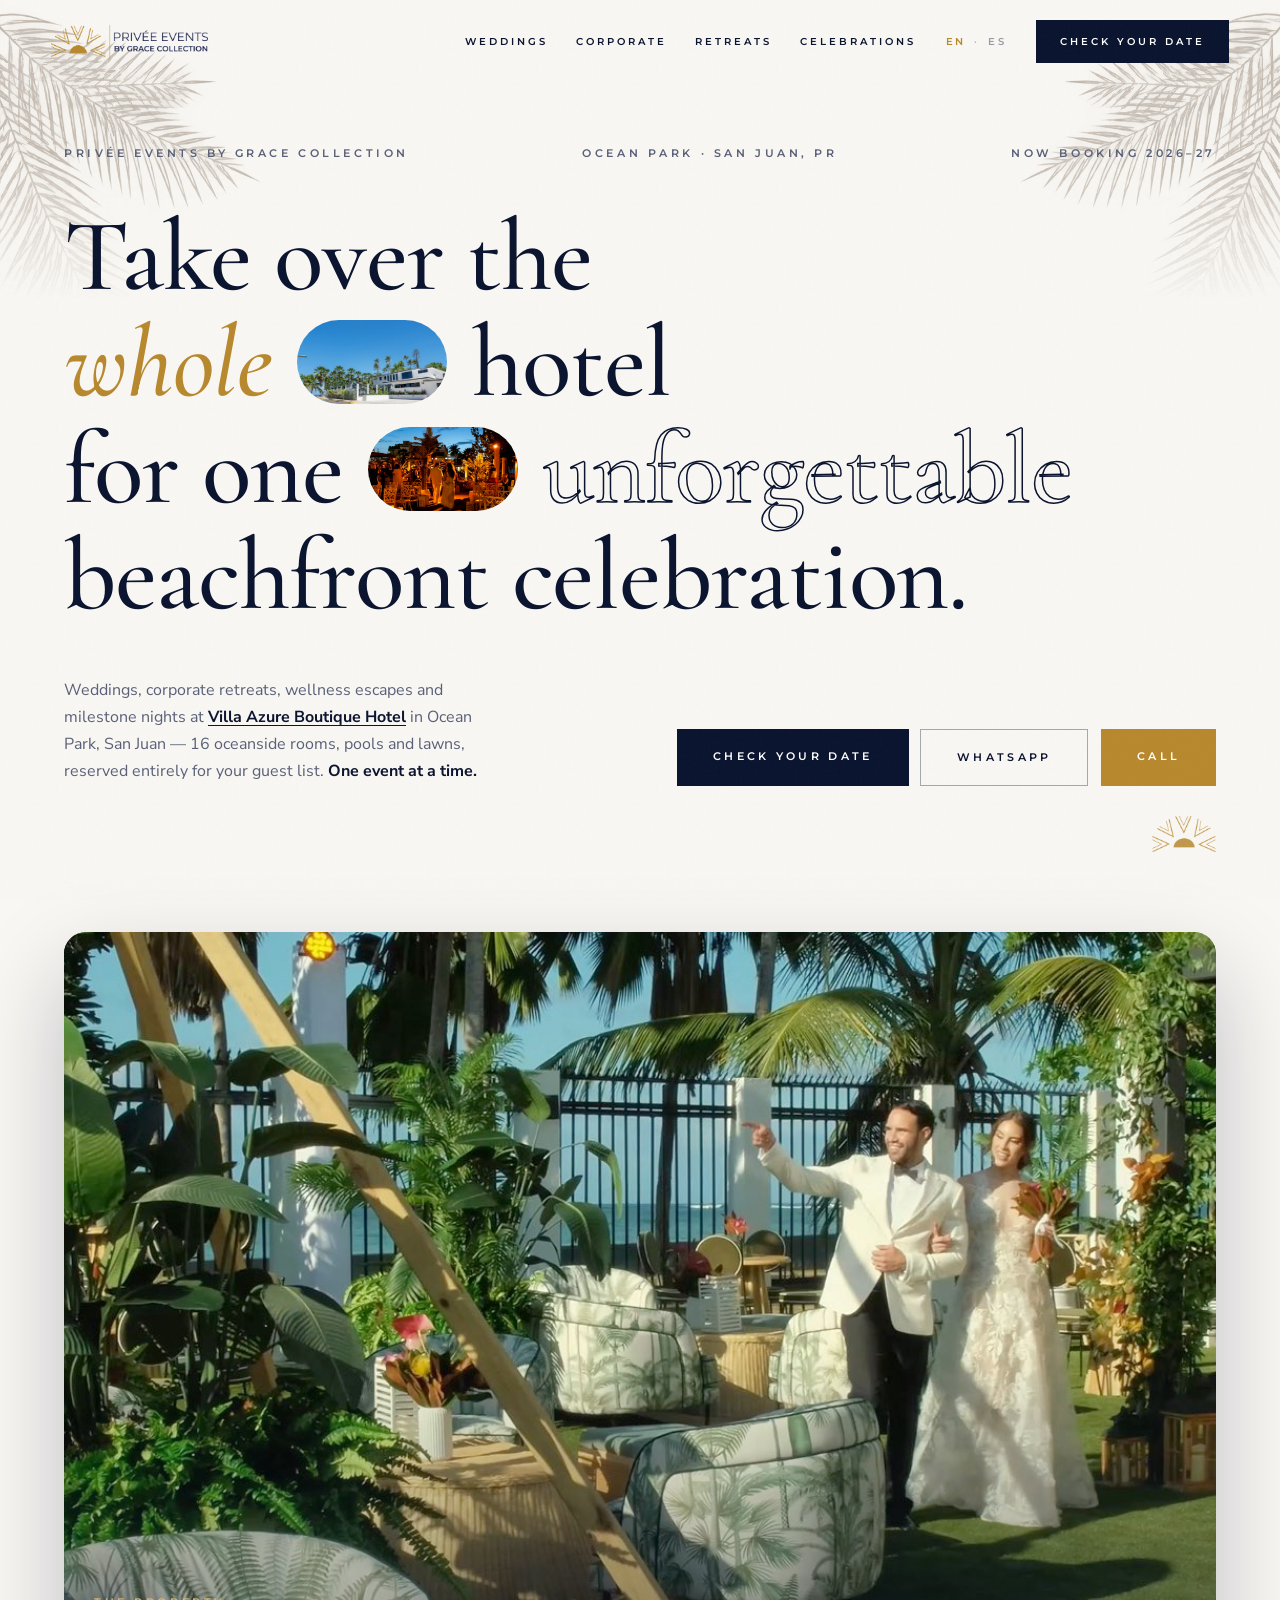
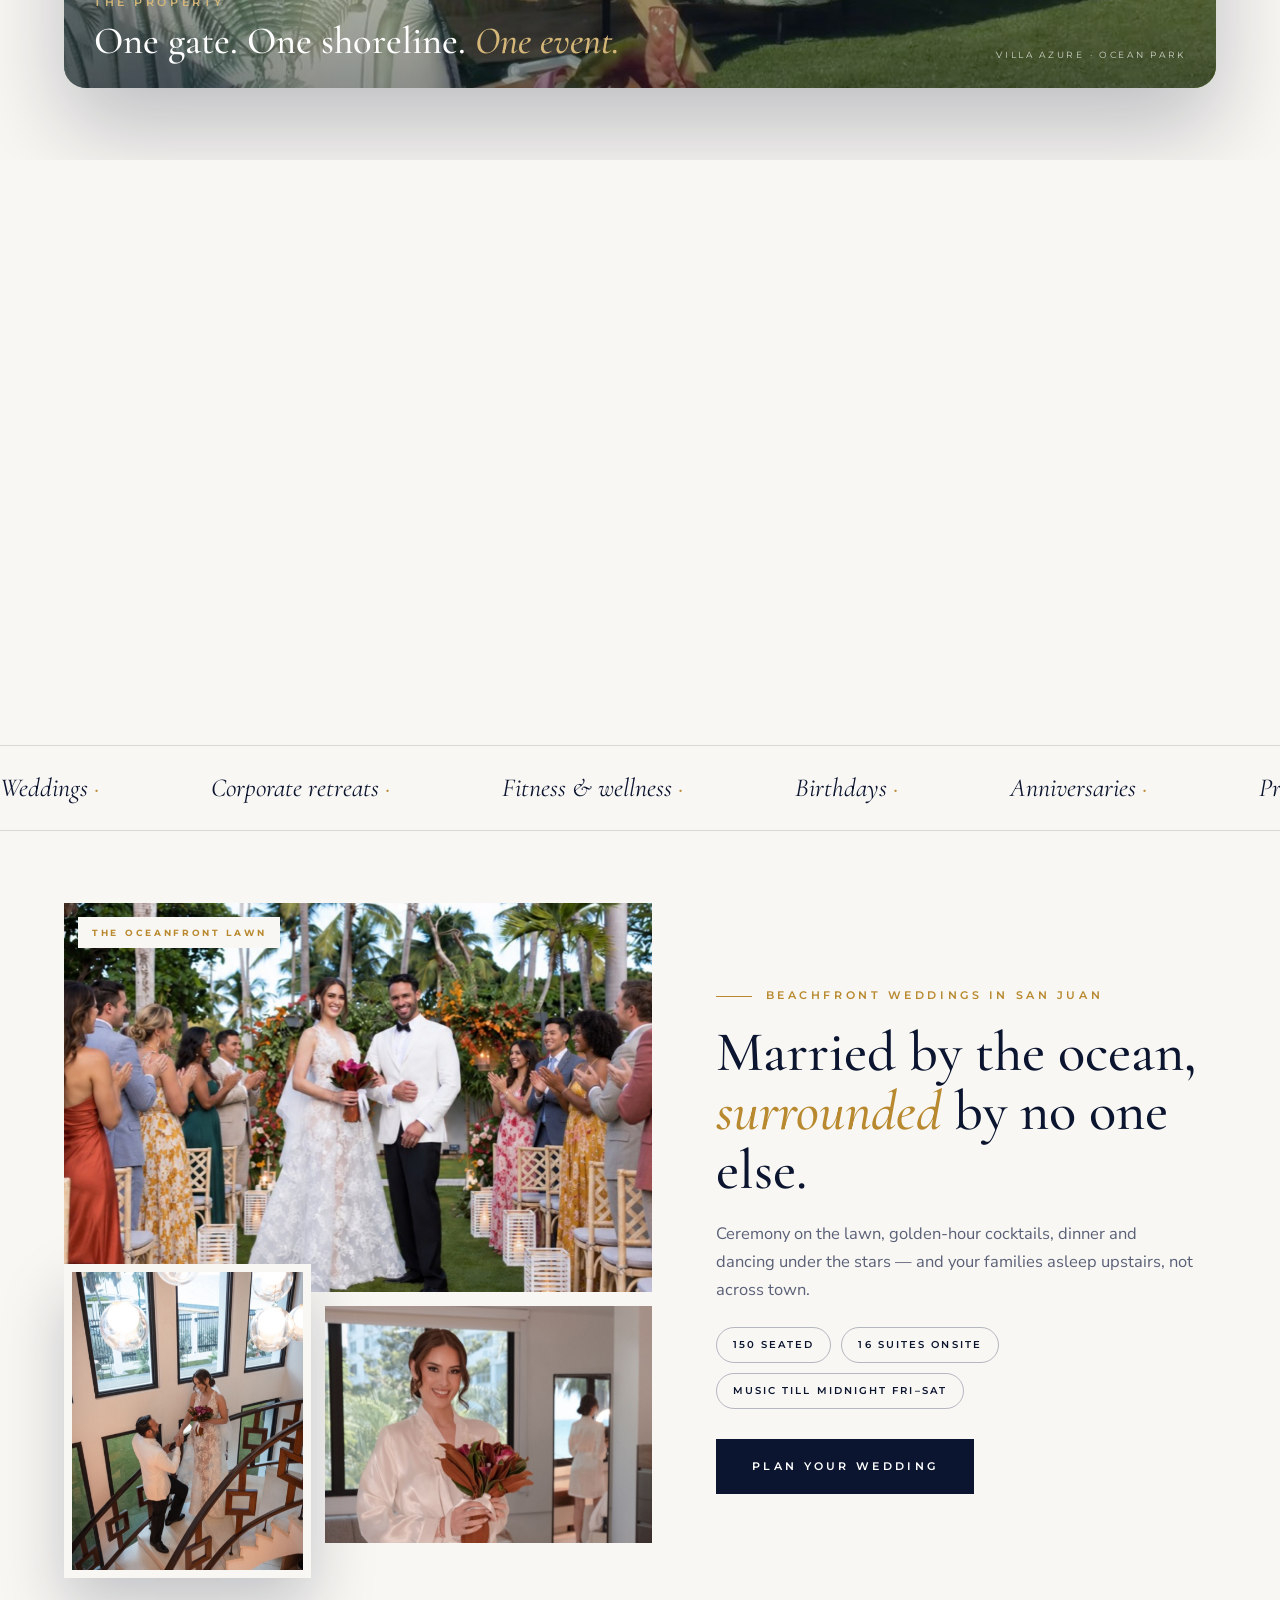
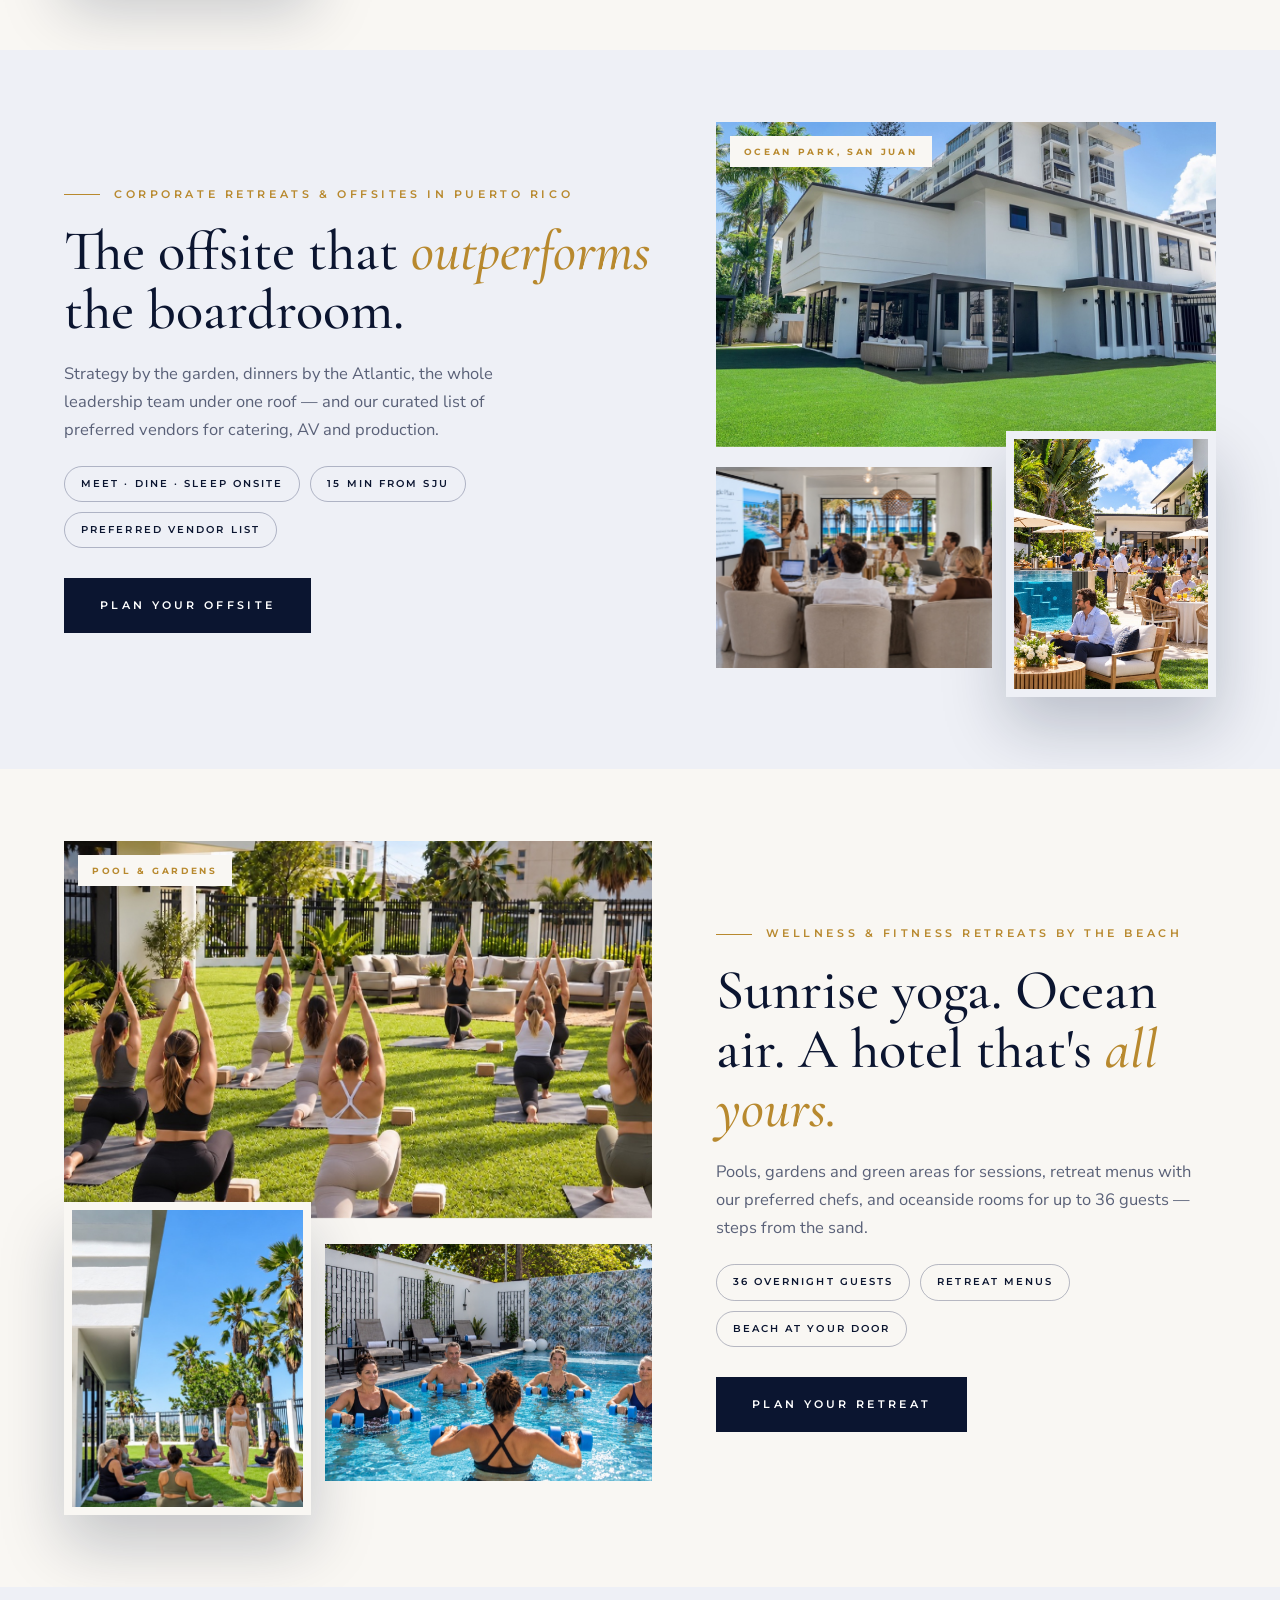
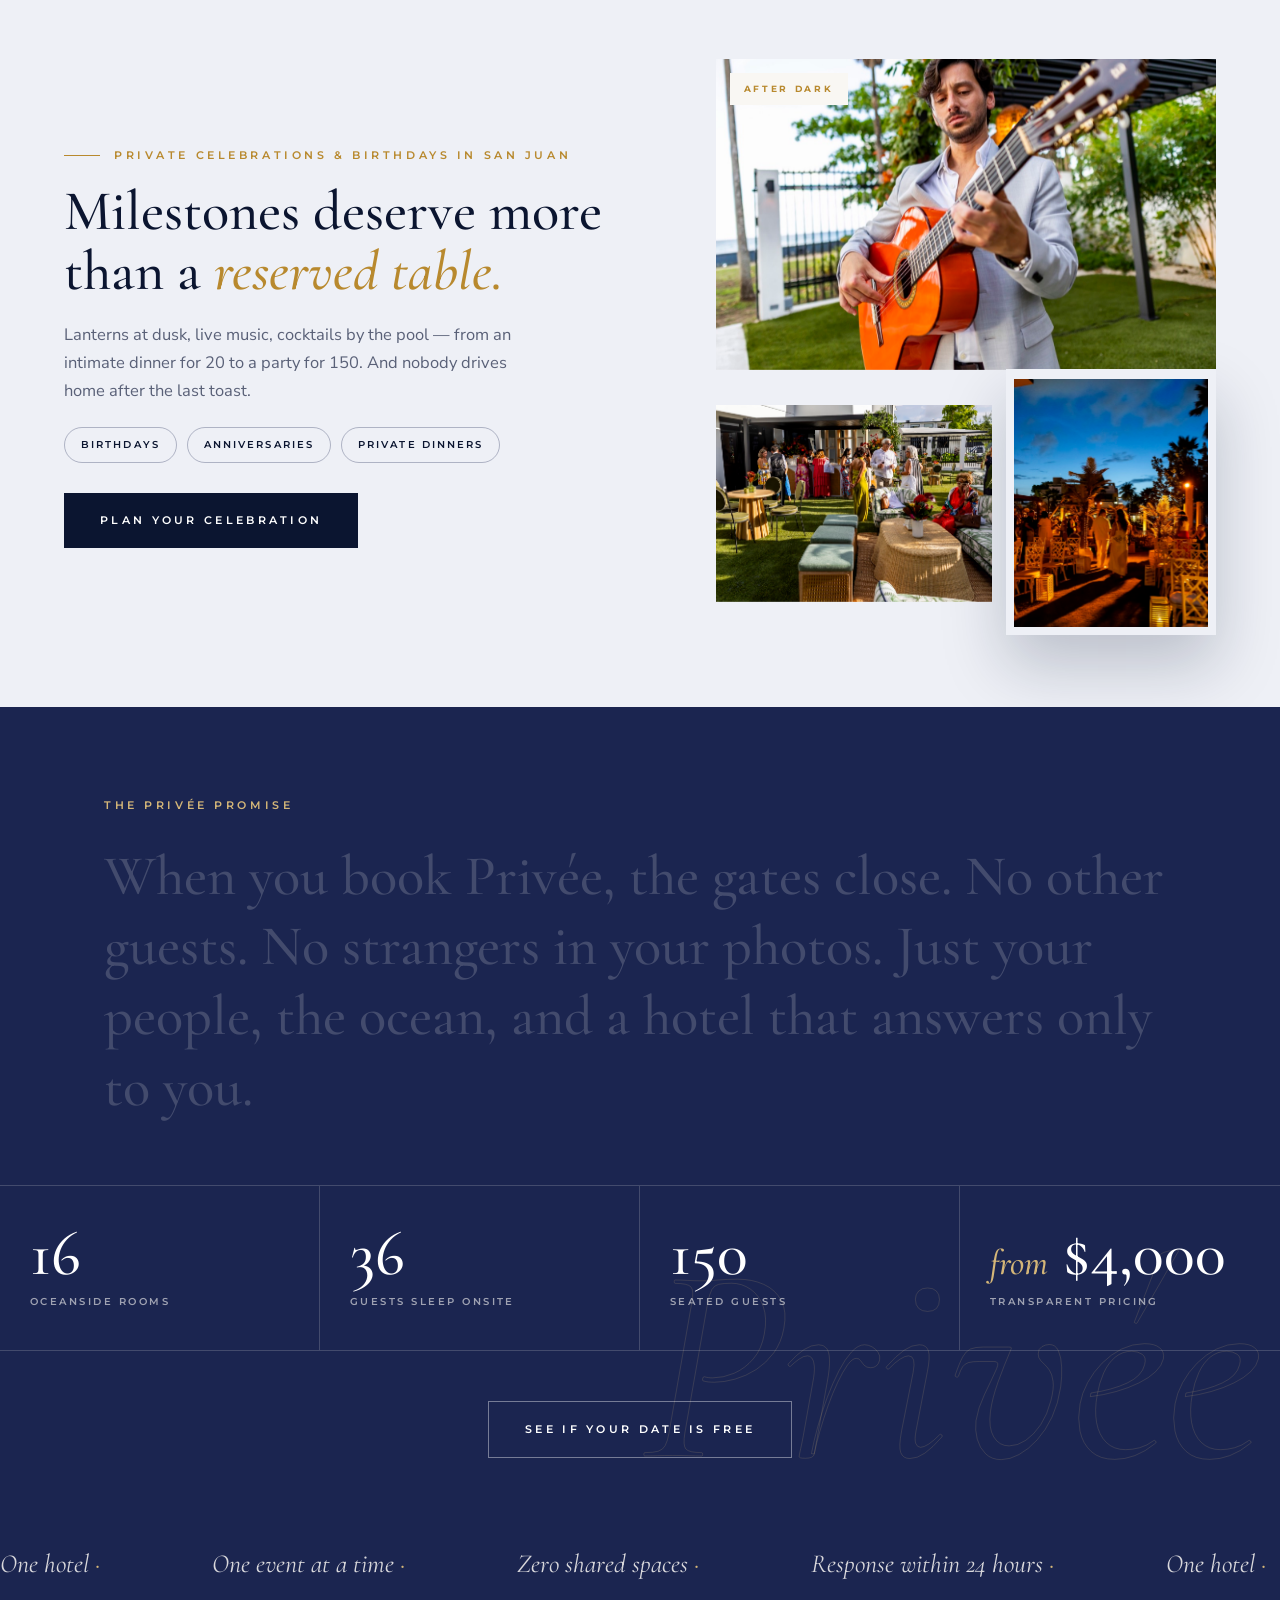
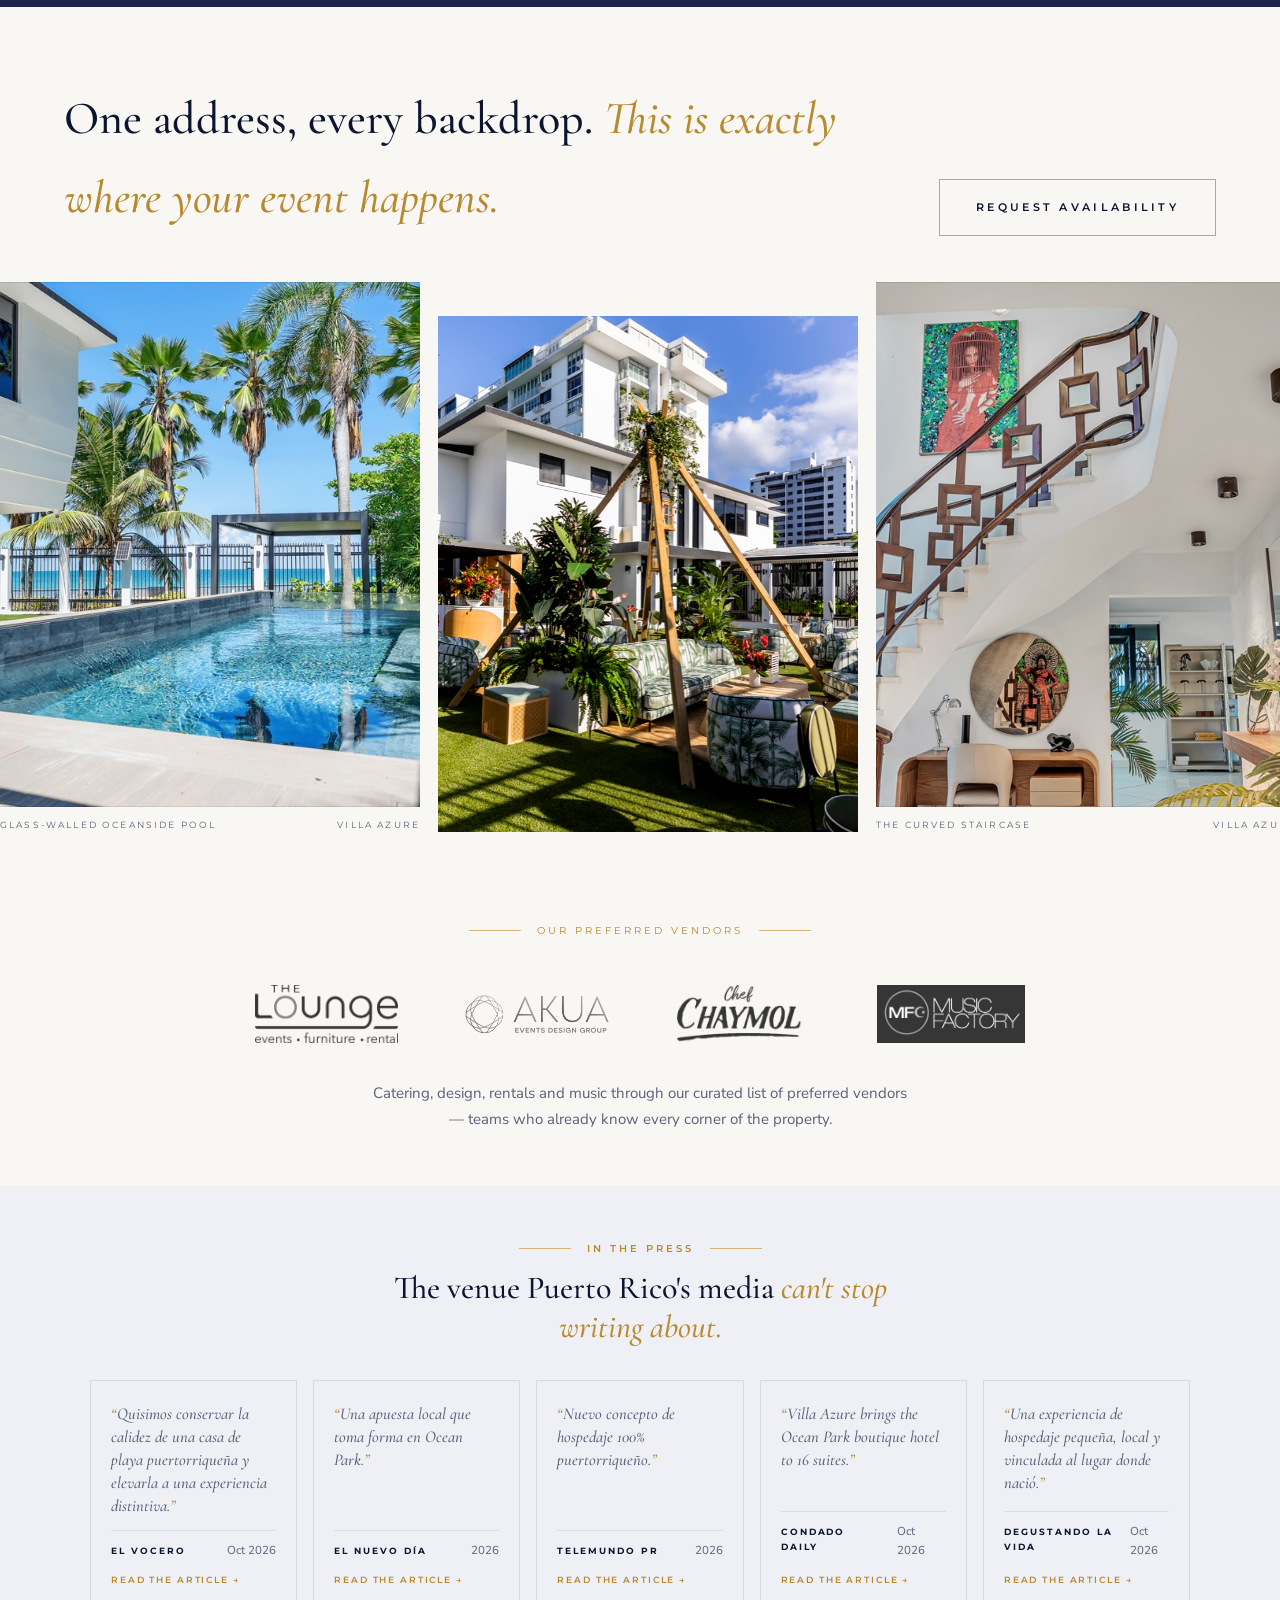
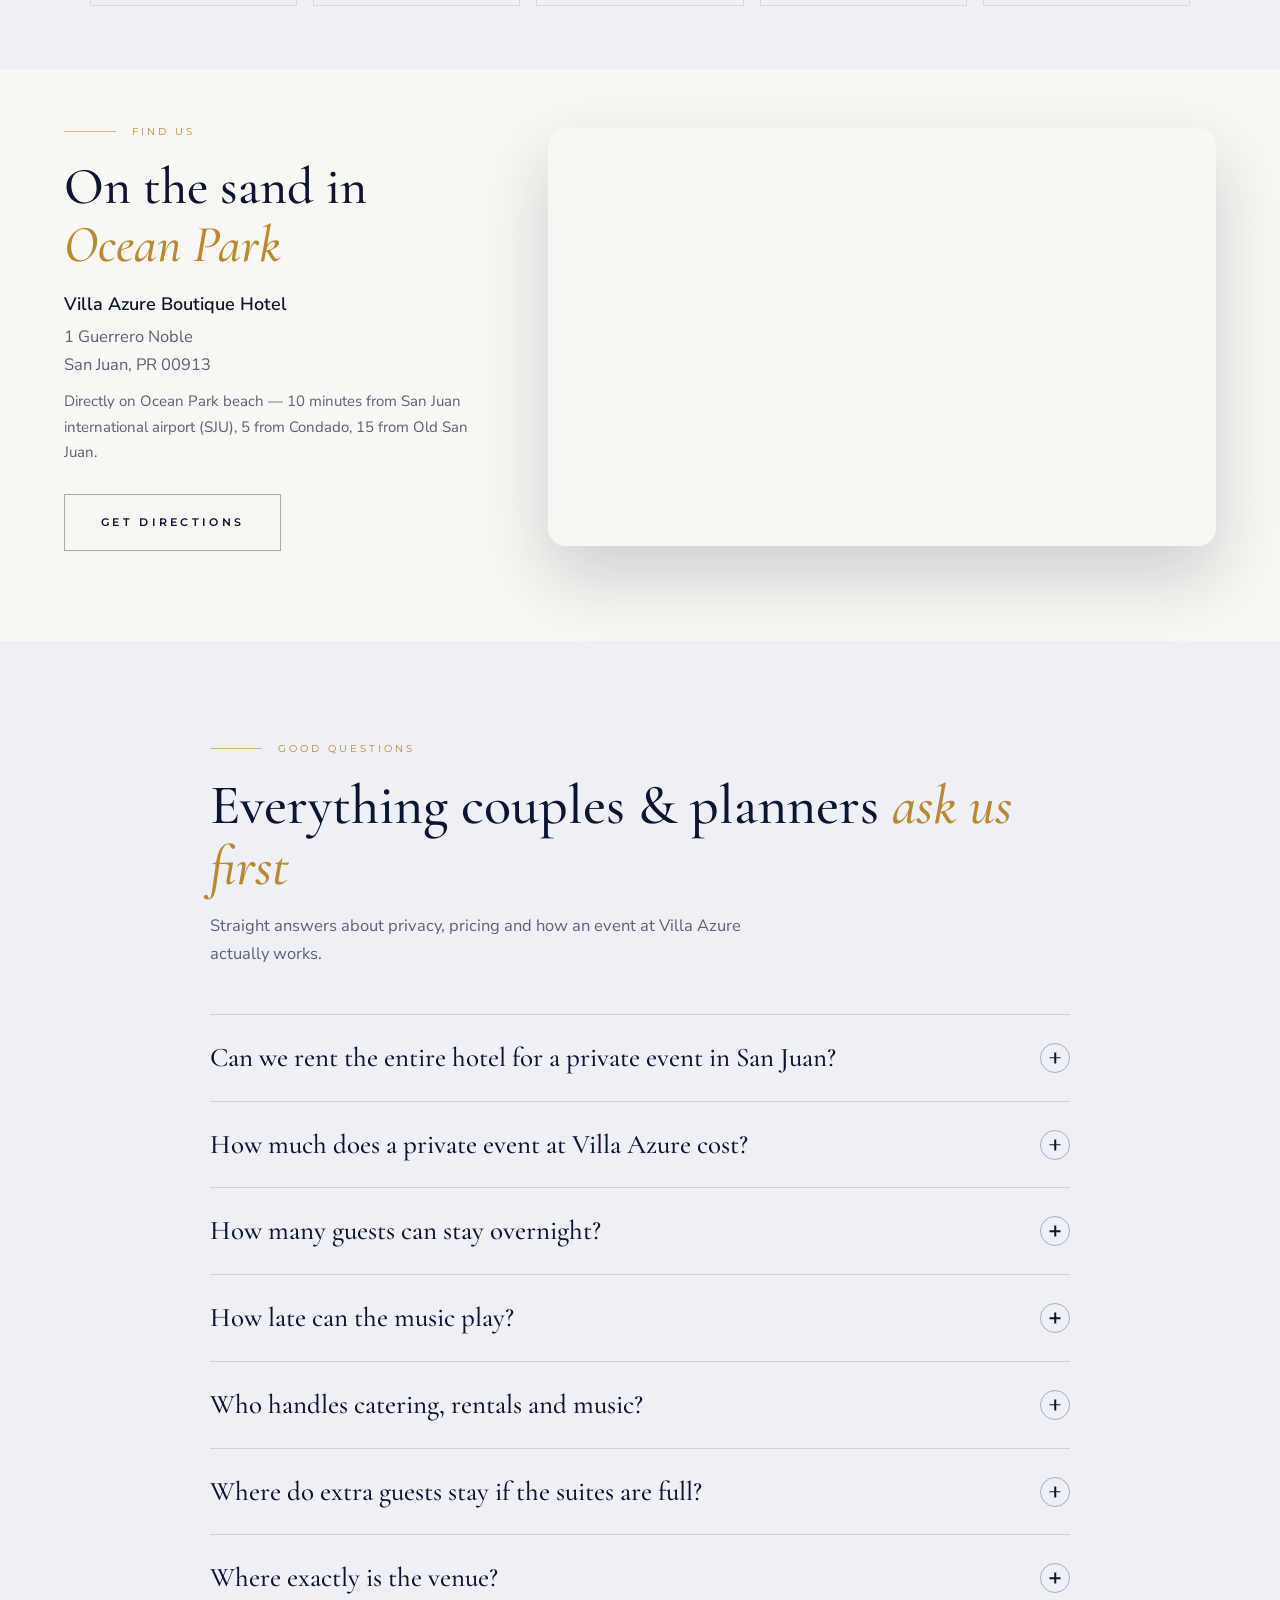
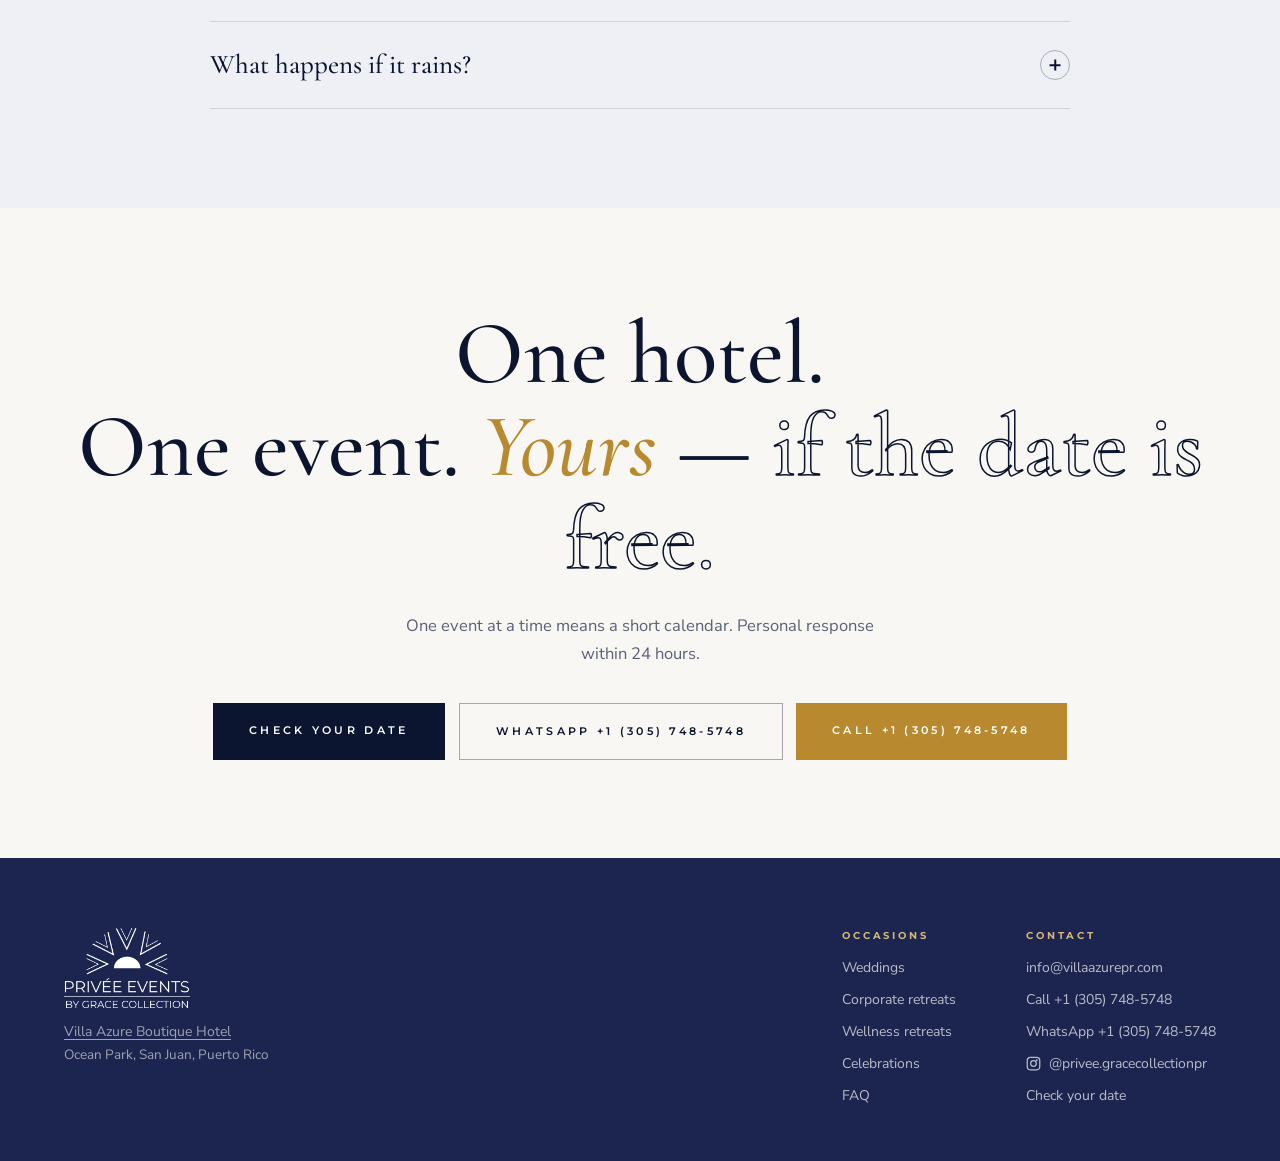
==== index.html @ 91678562 "Sync homepage: artículo de Degustando la Vida en la sección de prensa Co-Authored-By: Claude Opus 4." ====
<!doctype html>
<html lang="en">
<head>
<meta charset="utf-8"><meta name="viewport" content="width=device-width,initial-scale=1">
<title>Beachfront Wedding &amp; Event Venue in San Juan, Puerto Rico | Privée Events by Grace Collection</title>
<meta name="description" content="Take over Villa Azure Boutique Hotel, a 16-room beachfront event venue in Ocean Park, San Juan, Puerto Rico — weddings, retreats and private celebrations. One event at a time.">
<link rel="canonical" href="https://privee.gracecollectionpr.com/">
<meta property="og:type" content="website">
<meta property="og:title" content="Beachfront Wedding &amp; Event Venue in San Juan, Puerto Rico | Privée Events">
<meta property="og:description" content="A 16-room beachfront boutique hotel in Ocean Park, San Juan — reserved entirely for your wedding, retreat or celebration. One event at a time.">
<meta property="og:url" content="https://privee.gracecollectionpr.com/">
<meta property="og:image" content="https://privee.gracecollectionpr.com/img/corp-lawn.jpg">
<meta name="twitter:card" content="summary_large_image">
<script type="application/ld+json">
{
  "@context": "https://schema.org",
  "@type": "EventVenue",
  "name": "Privée Events at Villa Azure Boutique Hotel",
  "description": "Full-property buyout events — beachfront weddings, corporate retreats, wellness retreats and private celebrations at a 16-room boutique hotel in Ocean Park, San Juan, Puerto Rico. One event at a time.",
  "url": "https://privee.gracecollectionpr.com/",
  "telephone": "+1-305-748-5748",
  "email": "info@villaazurepr.com",
  "address": {
    "@type": "PostalAddress",
    "streetAddress": "1 Guerrero Noble",
    "addressLocality": "San Juan",
    "addressRegion": "PR",
    "postalCode": "00913",
    "addressCountry": "US"
  },
  "containedInPlace": {
    "@type": "Hotel",
    "name": "Villa Azure Boutique Hotel",
    "url": "https://villaazurehotelpr.com",
    "numberOfRooms": 16
  },
  "geo": {
    "@type": "GeoCoordinates",
    "latitude": 18.45278,
    "longitude": -66.04365
  },
  "hasMap": "https://www.google.com/maps/search/?api=1&query=Villa+Azure+Boutique+Hotel%2C+1+Guerrero+Noble%2C+San+Juan%2C+PR+00913",
  "sameAs": ["https://www.instagram.com/privee.gracecollectionpr"]
}
</script>
<script type="application/ld+json">
{
  "@context": "https://schema.org",
  "@type": "FAQPage",
  "mainEntity": [
    {"@type":"Question","name":"Can we rent the entire hotel for a private event in San Juan?","acceptedAnswer":{"@type":"Answer","text":"Yes. Most events take over our Paradiso Wing — 9 en-suite rooms on the actual beachfront, with the sand steps from your door. Larger groups can buy out the entire hotel: all 16 en-suite designer suites, so the gates close and no other guests share the property. Either way, it is one event at a time."}},
    {"@type":"Question","name":"How much does a private event at Villa Azure cost?","acceptedAnswer":{"@type":"Answer","text":"Private events start at $4,000, in addition to lodging. Weekend celebrations (Friday–Sunday) require a buyout of at least our 9-room beachfront Paradiso Wing with a 3-night minimum stay — and a full buyout of all 16 suites, when available, is always a possibility. Your final quote depends on the date, group size and format — check your date and we will send real numbers, not ranges."}},
    {"@type":"Question","name":"How many guests can stay overnight?","acceptedAnswer":{"@type":"Answer","text":"Up to 36 overnight guests across 16 en-suite designer suites. For the celebration itself, your guest list can go beyond the overnight group — tell us your numbers and we will confirm what works for your format."}},
    {"@type":"Question","name":"How late can the music play?","acceptedAnswer":{"@type":"Answer","text":"Until midnight on Friday and Saturday, and until 10 PM on other nights. Ocean Park is a beachfront residential neighborhood, and keeping it gracious with our neighbors is part of what keeps this venue possible."}},
    {"@type":"Question","name":"Who handles catering, rentals and music?","acceptedAnswer":{"@type":"Answer","text":"You will work from our curated list of preferred vendors — caterers, event design, rentals and music teams who already know every corner of the property, including The Lounge, AKUA Events Design Group, Chef Chaymol and Music Factory. An event planner is ideal, and we also have a curated list of trusted planners who can assist you from the first call to the last dance."}},
    {"@type":"Question","name":"Where do extra guests stay if the suites are full?","acceptedAnswer":{"@type":"Answer","text":"We arrange overflow lodging for you — at nearby Condado hotels just minutes away, and through our access to nearby vacation properties that serve beautifully as well. Your whole guest list sleeps comfortably and the celebration stays at Villa Azure."}},
    {"@type":"Question","name":"Where exactly is the venue?","acceptedAnswer":{"@type":"Answer","text":"At 1 Guerrero Noble, San Juan, PR 00913 — in Ocean Park, directly on one of the city's most beautiful beaches, minutes from Condado and from San Juan international airport (SJU). Airport transfers are easily arranged through our concierge."}},
    {"@type":"Question","name":"What happens if it rains?","acceptedAnswer":{"@type":"Answer","text":"Every event carries a rain plan coordinated with your planner, using the property's covered and indoor spaces — so the day moves forward beautifully either way."}}
  ]
}
</script>
<link rel="preconnect" href="https://fonts.googleapis.com"><link rel="preconnect" href="https://fonts.gstatic.com" crossorigin><link href="https://fonts.googleapis.com/css2?family=Cormorant+Garamond:ital,wght@0,400;0,500;0,600;1,400;1,500;1,600&family=Montserrat:wght@400;500;600;700&family=Nunito+Sans:ital,wght@0,300;0,400;0,600;0,700;1,300;1,400&display=swap" rel="stylesheet">
<style>
:root{--ink:#0B1530;--navy:#1B2550;--bronze:#B8892E;--champ:#D4B678;--paper:#F9F7F3;--paper2:#EEF0F6;--muted:#5A6178;--ease:cubic-bezier(.2,.8,.2,1)}
*{margin:0;padding:0;box-sizing:border-box}
html{scroll-behavior:smooth}
body{font-family:'Nunito Sans',sans-serif;background:var(--paper);color:var(--ink);line-height:1.7;font-size:16.5px;overflow-x:hidden}
img{display:block;max-width:100%}
a{color:inherit}
::selection{background:var(--champ);color:var(--ink)}
.caps{font-family:'Montserrat',sans-serif;text-transform:uppercase;letter-spacing:.34em;font-size:10.5px;font-weight:600}
.btn{display:inline-block;font-family:'Montserrat',sans-serif;text-transform:uppercase;letter-spacing:.3em;font-size:11px;font-weight:600;text-decoration:none;padding:18px 36px;transition:transform .35s var(--ease),background .35s,color .35s,border-color .35s;will-change:transform}
.btn:hover{transform:translateY(-3px)}
.btn-gold{background:var(--ink);color:#fff}
.btn-gold:hover{background:var(--bronze)}
.btn-call{background:var(--bronze);color:#fff}
.btn-call:hover{background:var(--champ);color:var(--ink)}
.btn-line{border:1px solid rgba(11,21,48,.35);color:var(--ink)}
.btn-line:hover{background:var(--ink);color:#fff;border-color:var(--ink)}
.btn-ghost{border:1px solid rgba(255,255,255,.4);color:#fff}
.btn-ghost:hover{background:#fff;color:var(--ink)}

/* grain */
body::before{content:"";position:fixed;inset:0;z-index:99;pointer-events:none;opacity:.05;background-image:url("data:image/svg+xml,%3Csvg xmlns='http://www.w3.org/2000/svg' width='120' height='120'%3E%3Cfilter id='n'%3E%3CfeTurbulence baseFrequency='.85' numOctaves='2'/%3E%3C/filter%3E%3Crect width='120' height='120' filter='url(%23n)' opacity='.6'/%3E%3C/svg%3E")}

/* scroll progress */
#prog{position:fixed;top:0;left:0;height:3px;width:0;background:linear-gradient(90deg,var(--navy),var(--bronze));z-index:60}

/* header */
header{position:fixed;inset:0 0 auto 0;z-index:50;display:flex;align-items:center;justify-content:space-between;padding:20px 4vw;transition:background .4s,box-shadow .4s}
header.solid{background:rgba(249,247,243,.95);box-shadow:0 1px 0 rgba(11,21,48,.08);backdrop-filter:blur(6px)}
header .logo img{height:34px}
header .right{display:flex;align-items:center;gap:28px}
header .right a{text-decoration:none;font-family:'Montserrat',sans-serif;font-size:10px;letter-spacing:.3em;text-transform:uppercase;font-weight:600}
header .right a.cta{background:var(--ink);color:#fff;padding:13px 24px;transition:background .3s}
header .right a.cta:hover{background:var(--bronze)}
header .lang{display:flex;align-items:center;gap:7px;font-family:'Montserrat',sans-serif;font-size:10px;letter-spacing:.22em;font-weight:600}
header .lang button{background:none;border:0;cursor:pointer;padding:4px 2px;color:inherit;font:inherit;letter-spacing:inherit;opacity:.4;transition:opacity .25s,color .25s}
header .lang button.active{opacity:1;color:var(--bronze)}
header .lang>span{opacity:.3}
#totop{position:fixed;right:22px;bottom:22px;z-index:40;width:46px;height:46px;border-radius:50%;border:1px solid rgba(11,21,48,.14);background:rgba(249,247,243,.92);backdrop-filter:blur(6px);color:var(--ink);cursor:pointer;display:flex;align-items:center;justify-content:center;box-shadow:0 6px 24px rgba(11,21,48,.14);opacity:0;visibility:hidden;transform:translateY(12px);transition:opacity .35s,transform .35s,visibility .35s,background .3s,color .3s}
#totop.show{opacity:1;visibility:visible;transform:none}
#totop:hover{background:var(--bronze);color:#fff;border-color:var(--bronze)}
#totop svg{display:block}
@media(max-width:760px){#totop{right:16px;bottom:16px;width:42px;height:42px}}
.burger{display:none;background:none;border:0;cursor:pointer;padding:10px 2px;flex-direction:column;gap:5px;z-index:61}
.burger span{display:block;width:22px;height:1.5px;background:var(--ink);transition:transform .35s var(--ease),opacity .3s}
.burger.open span:nth-child(1){transform:translateY(6.5px) rotate(45deg)}
.burger.open span:nth-child(2){opacity:0}
.burger.open span:nth-child(3){transform:translateY(-6.5px) rotate(-45deg)}
@media(max-width:1000px){.burger{display:flex}}
#mnav{position:fixed;inset:0;z-index:60;background:var(--paper);display:flex;flex-direction:column;justify-content:center;padding:90px 8vw 40px;opacity:0;visibility:hidden;transition:opacity .4s var(--ease),visibility .4s}
#mnav.open{opacity:1;visibility:visible}
#mnav .mclose{position:absolute;top:18px;right:5vw;background:none;border:0;cursor:pointer;font-family:'Montserrat',sans-serif;font-size:10px;letter-spacing:.3em;text-transform:uppercase;font-weight:600;color:var(--ink);padding:12px}
#mnav nav{display:flex;flex-direction:column;gap:4px}
#mnav nav a{font-family:'Cormorant Garamond',serif;font-size:clamp(34px,8.5vw,52px);font-weight:500;color:var(--ink);text-decoration:none;padding:7px 0;border-bottom:1px solid rgba(11,21,48,.07);display:flex;justify-content:space-between;align-items:center;opacity:0;transform:translateY(14px);transition:opacity .5s var(--ease),transform .5s var(--ease)}
#mnav nav a::after{content:"→";font-size:.5em;color:var(--bronze)}
#mnav.open nav a{opacity:1;transform:none}
#mnav.open nav a:nth-child(1){transition-delay:.06s}#mnav.open nav a:nth-child(2){transition-delay:.11s}#mnav.open nav a:nth-child(3){transition-delay:.16s}#mnav.open nav a:nth-child(4){transition-delay:.21s}#mnav.open nav a:nth-child(5){transition-delay:.26s}#mnav.open nav a:nth-child(6){transition-delay:.31s}
#mnav .mfoot{margin-top:34px;display:flex;flex-direction:column;gap:12px;opacity:0;transition:opacity .5s var(--ease) .36s}
#mnav.open .mfoot{opacity:1}
#mnav .mfoot .btn{text-align:center}
.press{background:var(--paper2);padding:min(6vh,56px) 5vw min(7vh,64px)}
.press .phead{max-width:560px;margin:0 auto 34px;text-align:center}
.press .pkick{display:flex;align-items:center;justify-content:center;gap:16px;font-family:'Montserrat',sans-serif;font-size:10px;letter-spacing:.3em;text-transform:uppercase;color:var(--bronze);font-weight:600}
.press .pkick::before,.press .pkick::after{content:"";width:52px;height:1px;background:var(--champ)}
.press h2{font-family:'Cormorant Garamond',serif;font-size:clamp(24px,2.6vw,32px);font-weight:500;line-height:1.2;margin-top:12px}
.press h2 em{color:var(--bronze)}
.press .pgrid{display:grid;grid-template-columns:repeat(auto-fit,minmax(180px,1fr));gap:16px;max-width:1100px;margin:0 auto}
.press .card{background:transparent;border:1px solid rgba(11,21,48,.1);padding:22px 20px 18px;display:flex;flex-direction:column;gap:12px;text-decoration:none;color:var(--ink);transition:border-color .35s,background .35s}
.press .card:hover{border-color:var(--champ);background:rgba(255,255,255,.55)}
.press .card .q{font-family:'Cormorant Garamond',serif;font-size:16.5px;line-height:1.4;font-weight:500;font-style:italic;flex:1;color:var(--muted)}
.press .card .q::before{content:"“";color:var(--bronze)}
.press .card .q::after{content:"”";color:var(--bronze)}
.press .card .src{border-top:1px solid rgba(11,21,48,.08);padding-top:10px;display:flex;justify-content:space-between;align-items:baseline;gap:10px}
.press .card .src .o{font-family:'Montserrat',sans-serif;font-size:9px;letter-spacing:.22em;text-transform:uppercase;font-weight:700}
.press .card .src .d{font-size:11.5px;color:var(--muted)}
.press .card .read{font-family:'Montserrat',sans-serif;font-size:8.5px;letter-spacing:.22em;text-transform:uppercase;font-weight:600;color:var(--bronze)}
@media(max-width:760px){.press{padding:6vh 6vw 6vh}.press .pgrid{gap:12px}.press .card{padding:18px 18px 15px}}
@media(max-width:1000px){header .right a:not(.cta){display:none}}
@media(max-width:760px){
  header{padding:14px 4vw}
  header .logo img{height:26px}
  header .right{gap:12px}
  header .right a:not(.cta){display:none}
  header .lang{font-size:9px;letter-spacing:.1em;gap:5px}
  header .right a.cta{padding:11px 14px;font-size:9px;letter-spacing:.18em}
}

/* palms framing the hero — signature of the live site */
.palms{position:absolute;top:0;width:clamp(200px,21vw,320px);pointer-events:none;z-index:0;mix-blend-mode:multiply;opacity:.7;-webkit-mask-image:linear-gradient(to bottom,black 38%,transparent 74%);mask-image:linear-gradient(to bottom,black 38%,transparent 74%)}
.palms.l{left:0}
.palms.r{right:0}
.palms img{width:100%;height:auto;transform-origin:top center;animation:sway 9s ease-in-out infinite alternate}
.palms.r img{animation-delay:-4.5s}
@keyframes sway{from{transform:rotate(-1.2deg)}to{transform:rotate(1.4deg)}}
@media(max-width:760px){.palms{width:38vw;opacity:.5}}

/* rotating sun emblem */
.sunspin{position:absolute;bottom:8px;right:5vw;width:64px;opacity:.85;z-index:1;pointer-events:none}
@media(max-width:760px){.sunspin{width:44px;bottom:6px;right:6vw}}

/* hero — kinetic type, staggered entrance */
.hero{min-height:min(100svh,860px);display:flex;flex-direction:column;justify-content:center;padding:130px 5vw 60px;position:relative}
.hero>:not(.palms):not(.sunspin){position:relative;z-index:1}
.hero .meta{display:flex;justify-content:space-between;flex-wrap:wrap;gap:10px;margin-bottom:min(5vh,40px);color:var(--muted);opacity:0;animation:fadeUp 1s var(--ease) .1s forwards}
.hero h1{font-family:'Cormorant Garamond',serif;font-weight:500;font-size:clamp(40px,8vw,118px);line-height:1.04;letter-spacing:-.01em}
.hero h1 .row{display:flex;align-items:center;gap:.25em;flex-wrap:wrap;opacity:0;transform:translateY(40px);animation:fadeUp 1s var(--ease) forwards}
.hero h1 .row:nth-child(1){animation-delay:.25s}
.hero h1 .row:nth-child(2){animation-delay:.4s}
.hero h1 .row:nth-child(3){animation-delay:.55s}
.hero h1 .row:nth-child(4){animation-delay:.7s}
.hero h1 em{font-style:italic;color:var(--bronze)}
.hero h1 .out{-webkit-text-stroke:1.5px var(--ink);color:transparent}
.hero .chip{display:inline-block;height:.82em;aspect-ratio:16/9;overflow:hidden;border-radius:100px;transition:aspect-ratio .7s var(--ease)}
.hero .chip img{width:100%;height:100%;object-fit:cover;animation:kenburns 14s ease-in-out infinite alternate}
.hero .chip:hover{aspect-ratio:21/9}
@keyframes kenburns{from{transform:scale(1)}to{transform:scale(1.18)}}
@keyframes fadeUp{to{opacity:1;transform:none}}
.hero .foot{display:flex;justify-content:space-between;align-items:flex-end;gap:30px;margin-top:min(6vh,48px);flex-wrap:wrap;opacity:0;animation:fadeUp 1s var(--ease) .9s forwards}
.hero .foot p{max-width:420px;color:var(--muted);font-size:16px}
.hero .foot p b{color:var(--ink)}
.hero .ctas{display:flex;gap:12px;flex-wrap:wrap}
@media(max-width:760px){
  .hero{min-height:0;padding:110px 6vw 56px}
  .hero .meta span:nth-child(2){display:none}
  .hero .ctas{width:100%}
  .hero .ctas .btn{flex:1;text-align:center;padding:16px 10px}
}

/* expanding cinema — hero video that grows to full bleed on scroll */
.cinema{height:165vh;position:relative}
.cinema .stick{position:sticky;top:0;height:100svh;display:grid;place-items:center;overflow:hidden}
.vwrap{position:relative;width:90vw;height:84svh;border-radius:22px;overflow:hidden;box-shadow:0 40px 90px rgba(11,21,48,.25);will-change:width,height,border-radius}
.vwrap video,.vwrap img.vposter{position:absolute;inset:0;width:100%;height:100%;object-fit:cover}
.vwrap .vscrim{position:absolute;inset:0;background:linear-gradient(to top,rgba(11,21,48,.45),transparent 45%)}
.vwrap .vlabel{position:absolute;left:30px;bottom:26px;color:#fff;z-index:2}
.vwrap .vlabel .caps{color:var(--champ);display:block;margin-bottom:8px}
.vwrap .vlabel h3{font-family:'Cormorant Garamond',serif;font-weight:500;font-size:clamp(24px,3vw,42px);line-height:1.1}
.vwrap .vlabel h3 em{font-style:italic;color:var(--champ)}
.vwrap .vcount{position:absolute;right:30px;bottom:26px;color:rgba(255,255,255,.75);font-family:'Montserrat',sans-serif;font-size:9px;letter-spacing:.3em;text-transform:uppercase;z-index:2}
@media(max-width:760px){
  .cinema{height:135vh}
  .vwrap{width:92vw;height:90svh;border-radius:16px}
  .vwrap .vlabel{left:20px;bottom:18px}
  .vwrap .vcount{display:none}
}

/* marquee */
.marq{border-top:1px solid rgba(11,21,48,.14);border-bottom:1px solid rgba(11,21,48,.14);overflow:hidden;padding:20px 0;background:var(--paper)}
.marq .track{display:flex;gap:56px;width:max-content;animation:marq 30s linear infinite}
.marq span{font-family:'Cormorant Garamond',serif;font-style:italic;font-size:26px;white-space:nowrap;color:var(--ink)}
.marq span i{font-style:normal;color:var(--bronze);margin-right:56px}
@keyframes marq{to{transform:translateX(-50%)}}
.marq.rev{border-top:0;background:var(--navy)}
.marq.rev .track{animation:marqrev 36s linear infinite}
.marq.rev span{color:rgba(249,247,243,.85)}
.marq.rev span i{color:var(--champ)}
@keyframes marqrev{from{transform:translateX(-50%)}to{transform:translateX(0)}}

/* occasions */
.chapter{padding:min(8vh,76px) 5vw;position:relative;overflow:hidden}
.chapter .grid{display:grid;grid-template-columns:1.08fr .92fr;gap:5vw;align-items:center;max-width:1340px;margin:0 auto}
@media(max-width:900px){.chapter .grid{grid-template-columns:1fr;gap:38px}}
.chapter.flip .grid > .ph{order:2}
@media(max-width:900px){.chapter.flip .grid > .ph{order:0}}
.ph{position:relative}
.ph .frame{overflow:hidden;position:relative;clip-path:inset(10% 10% 10% 10%);transition:clip-path 1.1s var(--ease)}
.ph.in .frame{clip-path:inset(0 0 0 0)}
.ph .main{width:100%;aspect-ratio:16/10.6;object-fit:cover;display:block;will-change:transform;transform:scale(1.12)}
.ph .duo{display:grid;grid-template-columns:1fr 1.32fr;gap:14px;margin-top:14px;align-items:start}
.chapter.flip .duo{grid-template-columns:1.32fr 1fr}
.chapter.flip .duo .s1{order:2}
.ph .duo .shot{overflow:hidden;opacity:0;transform:translateY(26px);transition:opacity .9s var(--ease) .25s,transform .9s var(--ease) .25s}
.ph.in .duo .shot{opacity:1;transform:none}
.ph.in .duo .s2{transition-delay:.4s}
.ph .duo img{width:100%;height:100%;object-fit:cover;display:block;will-change:transform;transform:scale(1.12)}
.ph .duo .s1{aspect-ratio:3/3.8}
.ph .duo .s2{aspect-ratio:4/2.9}
@media(min-width:901px){
  .ph .duo .s1{margin-top:-17%;position:relative;z-index:2;border:8px solid var(--paper);box-shadow:0 30px 60px rgba(11,21,48,.22)}
  .alt-bg .ph .duo .s1{border-color:var(--paper2)}
}
.ph .lbl{position:absolute;top:14px;left:14px;background:var(--paper);padding:8px 14px;font-family:'Montserrat',sans-serif;font-size:9px;letter-spacing:.3em;text-transform:uppercase;font-weight:700;color:var(--bronze);z-index:2}
@media(max-width:900px){
  .chapter{padding:7vh 6vw 9vh}
  .ph .duo{gap:10px;margin-top:10px}
}
.tx .k{color:var(--bronze);display:block;margin-bottom:18px}
.tx .k::before{content:"";display:inline-block;width:36px;height:1px;background:var(--bronze);vertical-align:middle;margin-right:14px}
.tx .d{font-family:'Cormorant Garamond',serif;font-weight:500;font-size:clamp(34px,4.4vw,62px);line-height:1.05;margin-bottom:20px;color:var(--ink);max-width:none}
.tx .d em{font-style:italic;color:var(--bronze)}
.tx p{color:var(--muted);max-width:480px;margin-bottom:14px}
.tx .tags{display:flex;gap:10px;flex-wrap:wrap;margin:22px 0 30px}
.tx .tags span{font-family:'Montserrat',sans-serif;font-size:9.5px;letter-spacing:.22em;text-transform:uppercase;font-weight:600;border:1px solid rgba(27,37,80,.3);padding:9px 16px;border-radius:100px;opacity:0;transform:translateY(14px);transition:opacity .7s var(--ease),transform .7s var(--ease)}
.tx.in .tags span{opacity:1;transform:none}
.tx.in .tags span:nth-child(2){transition-delay:.12s}
.tx.in .tags span:nth-child(3){transition-delay:.24s}
.alt-bg{background:var(--paper2)}

/* navy statement block with scroll-fill + counters */
.navyblock{background:var(--navy);color:#fff;position:relative;overflow:hidden}
.navyblock::after{content:"Privée";position:absolute;bottom:0;right:.06em;font-family:'Cormorant Garamond',serif;font-style:italic;font-size:clamp(96px,22vw,340px);line-height:1.1;color:transparent;-webkit-text-stroke:1px rgba(212,182,120,.16);pointer-events:none;user-select:none}
.statement{padding:min(10vh,96px) 5vw min(7vh,66px);max-width:1200px;margin:0 auto;position:relative;z-index:2}
.statement .caps{color:var(--champ);display:block;margin-bottom:26px}
.statement p{font-family:'Cormorant Garamond',serif;font-weight:500;font-size:clamp(30px,4.4vw,60px);line-height:1.25}
.statement .w{color:rgba(249,247,243,.18);transition:color .5s var(--ease)}
.statement .w.on{color:#fff}
.statement .w.gold.on{color:var(--champ);font-style:italic}
.nums{display:grid;grid-template-columns:repeat(4,1fr);max-width:1340px;margin:0 auto;border-top:1px solid rgba(249,247,243,.18);position:relative;z-index:2}
@media(max-width:800px){.nums{grid-template-columns:1fr 1fr}}
.nums div{padding:36px 30px;border-right:1px solid rgba(249,247,243,.18);border-bottom:1px solid rgba(249,247,243,.18)}
.nums div:nth-child(4n){border-right:0}
@media(max-width:800px){.nums div:nth-child(2n){border-right:0}}
.nums b{display:block;font-family:'Cormorant Garamond',serif;font-weight:500;font-size:clamp(44px,5vw,70px);line-height:1;color:#fff}
.nums b i{font-style:italic;color:var(--champ);font-size:.55em}
.nums div>span{color:rgba(249,247,243,.6);font-family:'Montserrat',sans-serif;font-size:9.5px;letter-spacing:.26em;text-transform:uppercase;font-weight:600}
.nums b span{font:inherit;color:inherit;letter-spacing:0}
.navyblock .ctaend{position:relative;z-index:2;padding:50px 5vw 64px;text-align:center}

/* film strip gallery — auto drift */
.strip{padding:min(8vh,76px) 0 min(5vh,48px);overflow:hidden}
.strip .head{padding:0 5vw;display:flex;justify-content:space-between;align-items:flex-end;max-width:1340px;margin:0 auto 46px;gap:28px;flex-wrap:wrap}
.strip h2{font-family:'Cormorant Garamond',serif;font-weight:500;font-size:clamp(30px,3.6vw,48px);flex:1 1 520px;max-width:900px}
.strip .head .btn{white-space:nowrap}
.strip h2 em{font-style:italic;color:var(--bronze)}
.railwrap{overflow:hidden}
.rail{display:flex;width:max-content;animation:drift 75s linear infinite}
@media(hover:hover) and (pointer:fine){.railwrap:hover .rail{animation-play-state:paused}}
@keyframes drift{to{transform:translateX(-33.3333%)}}
.rail figure{flex:0 0 min(420px,74vw);margin-right:18px}
.rail img{width:100%;aspect-ratio:4/5;object-fit:cover;transition:transform .6s var(--ease)}
.rail figure:hover img{transform:scale(1.04)}
.rail figcaption{display:flex;justify-content:space-between;margin-top:10px;font-family:'Montserrat',sans-serif;font-size:9px;letter-spacing:.24em;text-transform:uppercase;color:var(--muted)}
.rail figure:nth-child(5n+2),.rail figure:nth-child(5n+4){transform:translateY(34px)}
@media(max-width:760px){
  .railwrap{padding-bottom:28px}
  .rail figure:nth-child(5n+2),.rail figure:nth-child(5n+4){transform:translateY(20px)}
}

/* vendors */
.vendors{padding:min(5vh,48px) 5vw min(6vh,56px);text-align:center}
.vendors .vkick{display:flex;align-items:center;justify-content:center;gap:16px;font-family:'Montserrat',sans-serif;font-size:10px;letter-spacing:.3em;text-transform:uppercase;color:var(--bronze)}
.vendors .vkick::before,.vendors .vkick::after{content:"";width:52px;height:1px;background:var(--champ)}
.vendors .vlogos{margin:46px auto 0;max-width:1100px;display:flex;align-items:center;justify-content:center;gap:clamp(30px,5vw,76px);flex-wrap:wrap}
.vendors .vlogos img{height:clamp(42px,5vw,58px);width:auto;filter:grayscale(1);opacity:.78;transition:filter .4s,opacity .4s}
.vendors .vlogos img:hover{filter:none;opacity:1}
.vendors .vnote{margin:38px auto 0;max-width:540px;color:var(--muted);font-size:15px}

/* map / find us */
.findus{padding:min(6vh,56px) 5vw min(10vh,96px);background:var(--paper)}
.findus .inner{max-width:1340px;margin:0 auto;display:grid;grid-template-columns:minmax(300px,420px) 1fr;gap:clamp(30px,5vw,70px);align-items:center}
.findus .fkick{display:flex;align-items:center;gap:16px;font-family:'Montserrat',sans-serif;font-size:10px;letter-spacing:.3em;text-transform:uppercase;color:var(--bronze)}
.findus .fkick::before{content:"";width:52px;height:1px;background:var(--champ)}
.findus h2{font-family:'Cormorant Garamond',serif;font-weight:500;font-size:clamp(32px,4.2vw,52px);line-height:1.1;margin:18px 0 16px}
.findus h2 em{font-style:italic;color:var(--bronze)}
.findus address{font-style:normal;color:var(--muted);margin-bottom:10px}
.findus address b{display:block;color:var(--ink);font-weight:600;font-size:18px;margin-bottom:4px}
.findus .fnear{color:var(--muted);font-size:15px;margin-bottom:28px}
.findus .mapwrap{position:relative;border-radius:18px;overflow:hidden;box-shadow:0 30px 70px rgba(11,21,48,.18);aspect-ratio:16/10}
.findus .mapwrap iframe{position:absolute;inset:0;width:100%;height:100%;border:0;filter:saturate(.75) contrast(1.02)}
@media(max-width:900px){
  .findus{padding:5vh 6vw 8vh}
  .findus .inner{grid-template-columns:1fr;gap:34px}
  .findus .mapwrap{aspect-ratio:4/3}
}

/* faq */
.faq{background:var(--paper2);padding:min(11vh,104px) 5vw}
.faq .inner{max-width:860px;margin:0 auto}
.faq .fkick{display:flex;align-items:center;gap:16px;font-family:'Montserrat',sans-serif;font-size:10px;letter-spacing:.3em;text-transform:uppercase;color:var(--bronze)}
.faq .fkick::before{content:"";width:52px;height:1px;background:var(--champ)}
.faq h2{font-family:'Cormorant Garamond',serif;font-weight:500;font-size:clamp(32px,4.6vw,56px);line-height:1.1;margin:18px 0 14px}
.faq h2 em{font-style:italic;color:var(--bronze)}
.faq .fintro{color:var(--muted);max-width:560px;margin-bottom:46px}
.faq details{border-top:1px solid rgba(11,21,48,.14)}
.faq details:last-of-type{border-bottom:1px solid rgba(11,21,48,.14)}
.faq summary{list-style:none;cursor:pointer;display:flex;justify-content:space-between;align-items:baseline;gap:24px;padding:26px 0;font-family:'Cormorant Garamond',serif;font-weight:500;font-size:clamp(20px,2.6vw,27px);line-height:1.25;transition:color .3s}
.faq summary::-webkit-details-marker{display:none}
.faq summary .ic{flex:0 0 auto;width:30px;height:30px;border:1px solid rgba(11,21,48,.3);border-radius:50%;position:relative;transition:transform .45s var(--ease),background .3s,border-color .3s;align-self:center}
.faq summary .ic::before,.faq summary .ic::after{content:"";position:absolute;top:50%;left:50%;background:currentColor;transform:translate(-50%,-50%)}
.faq summary .ic::before{width:11px;height:1.5px}
.faq summary .ic::after{width:1.5px;height:11px;transition:opacity .3s}
.faq details[open] summary{color:var(--bronze)}
.faq details[open] summary .ic{transform:rotate(135deg);background:var(--bronze);border-color:var(--bronze);color:#fff}
.faq details .a{padding:0 0 30px;max-width:640px;color:var(--muted)}
.faq details .a b{color:var(--ink);font-weight:600}
.faq details .a a{color:var(--bronze);text-decoration:underline;text-underline-offset:3px}
@media(hover:hover){.faq summary:hover{color:var(--bronze)}}
@media(max-width:760px){.faq{padding:9vh 6vw}.faq summary{padding:22px 0}.faq summary .ic{width:26px;height:26px}}

/* closing */
.closing{padding:min(11vh,104px) 5vw;text-align:center;position:relative}
.closing h2{font-family:'Cormorant Garamond',serif;font-weight:500;font-size:clamp(38px,7vw,100px);line-height:1.04}
.closing h2 em{font-style:italic;color:var(--bronze)}
.closing h2 .out{-webkit-text-stroke:1.5px var(--ink);color:transparent}
.closing p{margin:26px auto 34px;max-width:480px;color:var(--muted)}
.closing .ctas{display:flex;gap:14px;justify-content:center;flex-wrap:wrap}
@media(max-width:760px){
  .closing{padding:9vh 6vw}
  .closing .ctas{flex-direction:column;align-items:stretch}
}

footer{background:var(--navy);color:#fff;padding:70px 5vw 46px;display:flex;justify-content:space-between;gap:46px;flex-wrap:wrap;align-items:flex-start}
footer .flogo{height:80px}
footer .cols{display:flex;gap:70px;flex-wrap:wrap}
footer h4{font-family:'Montserrat',sans-serif;font-size:9.5px;letter-spacing:.3em;text-transform:uppercase;color:var(--champ);margin-bottom:12px}
footer a{display:block;text-decoration:none;font-size:14px;margin-bottom:8px;color:rgba(249,247,243,.72)}
footer a:hover{color:#fff}
footer .addr{font-size:13.5px;color:rgba(249,247,243,.6);margin-top:12px}
.reveal{opacity:0;transform:translateY(26px);transition:opacity .9s var(--ease),transform .9s var(--ease)}
.reveal.in{opacity:1;transform:none}

@media(prefers-reduced-motion:reduce){
  *,*::before,*::after{animation:none!important;transition:none!important}
  .marq .track{animation:marq 30s linear infinite!important}
  .marq.rev .track{animation:marqrev 36s linear infinite!important}
  .hero .meta,.hero h1 .row,.hero .foot{opacity:1;transform:none}
  .reveal,.tx .tags span,.ph .duo .shot{opacity:1;transform:none}
  .ph .frame{clip-path:none}
  .statement .w{color:#fff}
  .rail{animation:drift 75s linear infinite!important}
}
</style>
</head>
<body>

<div id="prog"></div>
<header id="hd">
  <a class="logo" href="#"><img src="img/logo-h-navy.png" alt="Privée Events by Grace Collection"></a>
  <div class="right">
    <a href="#w" data-t="nav.w">Weddings</a><a href="#c" data-t="nav.c">Corporate</a><a href="#r" data-t="nav.r">Retreats</a><a href="#cel" data-t="nav.cel">Celebrations</a>
    <div class="lang" role="group" aria-label="Language / Idioma"><button type="button" data-lang="en">EN</button><span>·</span><button type="button" data-lang="es">ES</button></div>
    <a class="cta" href="/questionnaire" data-t="cta.check">Check your date</a>
    <button class="burger" type="button" aria-label="Menu" aria-expanded="false" aria-controls="mnav"><span></span><span></span><span></span></button>
  </div>
</header>

<div id="mnav" aria-hidden="true">
  <button class="mclose" type="button" data-t="mnav.close">Close</button>
  <nav>
    <a href="#w" data-t="nav.w">Weddings</a>
    <a href="#c" data-t="nav.c">Corporate</a>
    <a href="#r" data-t="nav.r">Retreats</a>
    <a href="#cel" data-t="nav.cel">Celebrations</a>
    <a href="#map" data-t="mnav.map">Find us</a>
    <a href="#faq">FAQ</a>
  </nav>
  <div class="mfoot">
    <a class="btn btn-gold" href="/questionnaire" data-t="cta.check">Check your date</a>
  </div>
</div>

<section class="hero">
  <div class="palms l" aria-hidden="true"><img src="img/palmera-3-left.webp" alt=""></div>
  <div class="palms r" aria-hidden="true"><img src="img/palmera-3-right.webp" alt=""></div>
  <img class="sunspin" src="img/sun.webp" alt="" aria-hidden="true">
  <div class="meta caps">
    <span>Privée Events by Grace Collection</span>
    <span>Ocean Park · San Juan, PR</span>
    <span data-t="meta.booking">Now booking 2026–27</span>
  </div>
  <h1>
    <span class="row" data-t="h1.r1">Take over the</span>
    <span class="row"><em data-t="h1.em">whole</em> <span class="chip"><img src="img/DSC08947.jpg" alt="Entrance of Villa Azure Boutique Hotel in Ocean Park, San Juan" decoding="async"></span> <span data-t="h1.r2b">hotel</span></span>
    <span class="row"><span data-t="h1.r3a">for one</span> <span class="chip"><img src="img/104A7881.jpg" alt="Beachfront event at twilight at Villa Azure, San Juan" decoding="async"></span> <span class="out" data-t="h1.out">unforgettable</span></span>
    <span class="row" data-t="h1.r4">beachfront celebration.</span>
  </h1>
  <div class="foot">
    <p data-t="hero.p">Weddings, corporate retreats, wellness escapes and milestone nights at <b><a href="https://villaazurehotelpr.com" target="_blank" rel="noopener" style="color:inherit;text-decoration:underline;text-underline-offset:3px">Villa Azure Boutique Hotel</a></b> in Ocean Park, San Juan — 16 oceanside rooms, pools and lawns, reserved entirely for your guest list. <b>One event at a time.</b></p>
    <div class="ctas">
      <a class="btn btn-gold" href="/questionnaire" data-t="cta.check">Check your date</a>
      <a class="btn btn-line" href="https://wa.me/13057485748">WhatsApp</a>
      <a class="btn btn-call" href="tel:+13057485748" data-t="cta.call">Call</a>
    </div>
  </div>
</section>

<section class="cinema" id="film">
  <div class="stick">
    <div class="vwrap" id="vwrap">
      <img class="vposter" src="img/hero-poster.jpg" alt="Aerial view of Villa Azure Boutique Hotel on Ocean Park beach, San Juan, Puerto Rico">
      <video id="herovid" autoplay muted loop playsinline webkit-playsinline preload="metadata" disableremoteplayback disablepictureinpicture poster="img/hero-poster.jpg"></video>
      <div class="vscrim"></div>
      <div class="vlabel">
        <span class="caps" data-t="cin.caps">The property</span>
        <h3 data-t="cin.h3">One gate. One shoreline. <em>One event.</em></h3>
      </div>
      <span class="vcount">Villa Azure · Ocean Park</span>
    </div>
  </div>
</section>

<div class="marq" aria-hidden="true">
  <div class="track" data-t="marq.1">
    <span>Weddings <i>·</i></span><span>Corporate retreats <i>·</i></span><span>Fitness &amp; wellness <i>·</i></span><span>Birthdays <i>·</i></span><span>Anniversaries <i>·</i></span><span>Private dinners <i>·</i></span>
    <span>Weddings <i>·</i></span><span>Corporate retreats <i>·</i></span><span>Fitness &amp; wellness <i>·</i></span><span>Birthdays <i>·</i></span><span>Anniversaries <i>·</i></span><span>Private dinners <i>·</i></span>
  </div>
</div>

<section class="chapter" id="w">
  <div class="grid">
    <div class="ph">
      <div class="frame"><img class="main" data-para=".05" src="img/TJET-aisle.jpg" alt="Bride and groom on the palm-lined wedding aisle at Villa Azure, San Juan" loading="lazy" decoding="async"></div>
      <div class="duo">
        <div class="shot s1"><img class="zoom" data-para="-.03" src="img/TJET6889.jpg" alt="Wedding couple on the spiral staircase at Villa Azure Boutique Hotel, Puerto Rico" loading="lazy" decoding="async"></div>
        <div class="shot s2"><img class="zoom" data-para=".03" src="img/TJET6803.jpg" alt="Bride getting ready in an oceanview suite at Villa Azure, San Juan" style="object-position:50% 22%" loading="lazy" decoding="async"></div>
      </div>
      <span class="lbl" data-t="w.lbl">The oceanfront lawn</span>
    </div>
    <div class="tx reveal">
      <h2 class="caps k" data-t="w.k">Beachfront weddings in San Juan</h2>
      <p class="d" data-t="w.d">Married by the ocean, <em>surrounded</em> by no one else.</p>
      <p data-t="w.p">Ceremony on the lawn, golden-hour cocktails, dinner and dancing under the stars — and your families asleep upstairs, not across town.</p>
      <div class="tags"><span data-t="w.t1">150 seated</span><span data-t="w.t2">16 suites onsite</span><span data-t="w.t3">Music till midnight Fri–Sat</span></div>
      <a class="btn btn-gold" href="/questionnaire" data-t="w.btn">Plan your wedding</a>
    </div>
  </div>
</section>

<section class="chapter flip alt-bg" id="c">
  <div class="grid">
    <div class="ph">
      <div class="frame"><img class="main" data-para=".05" src="img/corp-lawn.jpg" alt="Event lawn and covered terrace at Villa Azure Boutique Hotel, Ocean Park San Juan" loading="lazy" decoding="async"></div>
      <div class="duo">
        <div class="shot s1"><img class="zoom" data-para="-.03" src="img/corp-brunch.jpg" alt="Poolside welcome brunch at a corporate retreat in Puerto Rico" loading="lazy" decoding="async"></div>
        <div class="shot s2"><img class="zoom" data-para=".03" src="img/corp-meeting.jpg" alt="Corporate strategy session with ocean views in San Juan, Puerto Rico" loading="lazy" decoding="async"></div>
      </div>
      <span class="lbl">Ocean Park, San Juan</span>
    </div>
    <div class="tx reveal">
      <h2 class="caps k" data-t="c.k">Corporate retreats &amp; offsites in Puerto Rico</h2>
      <p class="d" data-t="c.d">The offsite that <em>outperforms</em> the boardroom.</p>
      <p data-t="c.p">Strategy by the garden, dinners by the Atlantic, the whole leadership team under one roof — and our curated list of preferred vendors for catering, AV and production.</p>
      <div class="tags"><span data-t="c.t1">Meet · dine · sleep onsite</span><span data-t="c.t2">15 min from SJU</span><span data-t="c.t3">Preferred vendor list</span></div>
      <a class="btn btn-gold" href="/questionnaire" data-t="c.btn">Plan your offsite</a>
    </div>
  </div>
</section>

<section class="chapter" id="r">
  <div class="grid">
    <div class="ph">
      <div class="frame"><img class="main" data-para=".05" src="img/wellness-yoga.jpg" alt="Morning yoga class in the gardens at a beachfront retreat in Puerto Rico" loading="lazy" decoding="async"></div>
      <div class="duo">
        <div class="shot s1"><img class="zoom" data-para="-.03" src="img/wellness-meditation.jpg" alt="Guided meditation circle at a beachfront wellness retreat in San Juan" style="object-position:70% 50%" loading="lazy" decoding="async"></div>
        <div class="shot s2"><img class="zoom" data-para=".03" src="img/wellness-aqua.jpg" alt="Aqua fitness class in the pool at a wellness retreat in Puerto Rico" loading="lazy" decoding="async"></div>
      </div>
      <span class="lbl" data-t="r.lbl">Pool &amp; gardens</span>
    </div>
    <div class="tx reveal">
      <h2 class="caps k" data-t="r.k">Wellness &amp; fitness retreats by the beach</h2>
      <p class="d" data-t="r.d">Sunrise yoga. Ocean air. A hotel that's <em>all yours.</em></p>
      <p data-t="r.p">Pools, gardens and green areas for sessions, retreat menus with our preferred chefs, and oceanside rooms for up to 36 guests — steps from the sand.</p>
      <div class="tags"><span data-t="r.t1">36 overnight guests</span><span data-t="r.t2">Retreat menus</span><span data-t="r.t3">Beach at your door</span></div>
      <a class="btn btn-gold" href="/questionnaire" data-t="r.btn">Plan your retreat</a>
    </div>
  </div>
</section>

<section class="chapter flip alt-bg" id="cel">
  <div class="grid">
    <div class="ph">
      <div class="frame"><img class="main" data-para=".05" src="img/104A7042.jpg" alt="Live music at dusk at a private celebration in Ocean Park, San Juan" loading="lazy" decoding="async"></div>
      <div class="duo">
        <div class="shot s1"><img class="zoom" data-para="-.03" src="img/cel-dusk.jpg" alt="Guests at dusk under lantern light at a private beachfront celebration in San Juan" loading="lazy" decoding="async"></div>
        <div class="shot s2"><img class="zoom" data-para=".03" src="img/cel-lounge.jpg" alt="Garden lounge reception at a private event venue in Ocean Park, San Juan" loading="lazy" decoding="async"></div>
      </div>
      <span class="lbl" data-t="cel.lbl">After dark</span>
    </div>
    <div class="tx reveal">
      <h2 class="caps k" data-t="cel.k">Private celebrations &amp; birthdays in San Juan</h2>
      <p class="d" data-t="cel.d">Milestones deserve more than a <em>reserved table.</em></p>
      <p data-t="cel.p">Lanterns at dusk, live music, cocktails by the pool — from an intimate dinner for 20 to a party for 150. And nobody drives home after the last toast.</p>
      <div class="tags"><span data-t="cel.t1">Birthdays</span><span data-t="cel.t2">Anniversaries</span><span data-t="cel.t3">Private dinners</span></div>
      <a class="btn btn-gold" href="/questionnaire" data-t="cel.btn">Plan your celebration</a>
    </div>
  </div>
</section>

<div class="navyblock">
  <section class="statement" id="st">
    <span class="caps" data-t="st.caps">The Privée promise</span>
    <p id="fillme"></p>
  </section>
  <div class="nums">
    <div class="reveal"><b data-count="16">0</b><span data-t="n.1">Oceanside rooms</span></div>
    <div class="reveal"><b data-count="36">0</b><span data-t="n.2">Guests sleep onsite</span></div>
    <div class="reveal"><b data-count="150">0</b><span data-t="n.3">Seated guests</span></div>
    <div class="reveal"><b><i data-t="n.from">from</i> $<span data-count="4000" data-comma>0</span></b><span data-t="n.4">Transparent pricing</span></div>
  </div>
  <div class="ctaend reveal">
    <a class="btn btn-ghost" href="/questionnaire" data-t="st.cta">See if your date is free</a>
  </div>
</div>

<div class="marq rev" aria-hidden="true">
  <div class="track" data-t="marq.2">
    <span>One hotel <i>·</i></span><span>One event at a time <i>·</i></span><span>Zero shared spaces <i>·</i></span><span>Response within 24 hours <i>·</i></span>
    <span>One hotel <i>·</i></span><span>One event at a time <i>·</i></span><span>Zero shared spaces <i>·</i></span><span>Response within 24 hours <i>·</i></span>
  </div>
</div>

<section class="strip">
  <div class="head reveal">
    <h2 data-t="strip.h2">One address, every backdrop. <em>This is exactly where your event happens.</em></h2>
    <a class="btn btn-line" href="/questionnaire" data-t="strip.btn">Request availability</a>
  </div>
  <div class="railwrap">
  <div class="rail">
    <figure class="dup"><img src="img/rail-pool.jpg" alt="Glass-walled oceanside pool at Villa Azure Boutique Hotel, San Juan" decoding="async"><figcaption><span data-t="rail.pool">Glass-walled oceanside pool</span><span>Villa Azure</span></figcaption></figure>
    <figure class="dup"><img src="img/rail-lounge.jpg" alt="Open-air cocktail lounge styled on the event lawn in Ocean Park, San Juan" decoding="async"><figcaption><span data-t="rail.lounge">Open-air cocktail lounge</span><span>Ocean Park</span></figcaption></figure>
    <figure class="dup"><img src="img/rail-stair.jpg" alt="Curved staircase in the Villa Azure lobby" decoding="async"><figcaption><span data-t="rail.stair">The curved staircase</span><span>Villa Azure</span></figcaption></figure>
    <figure class="dup"><img src="img/rail-beach.jpg" alt="Ocean Park beach steps from Villa Azure, San Juan" decoding="async"><figcaption><span data-t="rail.beach">The beach at your gate</span><span>Ocean Park</span></figcaption></figure>
    <figure class="dup"><img src="img/rail-pergola.jpg" alt="Guests gathered under the pergola at Villa Azure, Ocean Park" decoding="async"><figcaption><span data-t="rail.gather">The gathering</span><span>Ocean Park</span></figcaption></figure>
    <figure><img src="img/rail-pool.jpg" alt="Glass-walled oceanside pool at Villa Azure Boutique Hotel, San Juan" decoding="async"><figcaption><span data-t="rail.pool">Glass-walled oceanside pool</span><span>Villa Azure</span></figcaption></figure>
    <figure><img src="img/rail-lounge.jpg" alt="Open-air cocktail lounge styled on the event lawn in Ocean Park, San Juan" decoding="async"><figcaption><span data-t="rail.lounge">Open-air cocktail lounge</span><span>Ocean Park</span></figcaption></figure>
    <figure><img src="img/rail-stair.jpg" alt="Curved staircase in the Villa Azure lobby" decoding="async"><figcaption><span data-t="rail.stair">The curved staircase</span><span>Villa Azure</span></figcaption></figure>
    <figure><img src="img/rail-beach.jpg" alt="Ocean Park beach steps from Villa Azure, San Juan" decoding="async"><figcaption><span data-t="rail.beach">The beach at your gate</span><span>Ocean Park</span></figcaption></figure>
    <figure><img src="img/rail-pergola.jpg" alt="Guests gathered under the pergola at Villa Azure, Ocean Park" decoding="async"><figcaption><span data-t="rail.gather">The gathering</span><span>Ocean Park</span></figcaption></figure>
    <figure class="dup"><img src="img/rail-pool.jpg" alt="Glass-walled oceanside pool at Villa Azure Boutique Hotel, San Juan" decoding="async"><figcaption><span data-t="rail.pool">Glass-walled oceanside pool</span><span>Villa Azure</span></figcaption></figure>
    <figure class="dup"><img src="img/rail-lounge.jpg" alt="Open-air cocktail lounge styled on the event lawn in Ocean Park, San Juan" decoding="async"><figcaption><span data-t="rail.lounge">Open-air cocktail lounge</span><span>Ocean Park</span></figcaption></figure>
    <figure class="dup"><img src="img/rail-stair.jpg" alt="Curved staircase in the Villa Azure lobby" decoding="async"><figcaption><span data-t="rail.stair">The curved staircase</span><span>Villa Azure</span></figcaption></figure>
    <figure class="dup"><img src="img/rail-beach.jpg" alt="Ocean Park beach steps from Villa Azure, San Juan" decoding="async"><figcaption><span data-t="rail.beach">The beach at your gate</span><span>Ocean Park</span></figcaption></figure>
    <figure class="dup"><img src="img/rail-pergola.jpg" alt="Guests gathered under the pergola at Villa Azure, Ocean Park" decoding="async"><figcaption><span data-t="rail.gather">The gathering</span><span>Ocean Park</span></figcaption></figure>
  </div>
  </div>
</section>

<section class="vendors reveal">
  <p class="vkick" data-t="v.kick">Our preferred vendors</p>
  <div class="vlogos">
    <img src="img/partner-the-lounge.webp" alt="The Lounge — Events, Furniture &amp; Rental" loading="lazy" decoding="async">
    <img src="img/partner-akua.webp" alt="AKUA Events Design Group" loading="lazy" decoding="async">
    <img src="img/partner-chef-chaymol.webp" alt="Chef Chaymol" loading="lazy" decoding="async">
    <img src="img/partner-music-factory.webp" alt="Music Factory" loading="lazy" decoding="async">
  </div>
  <p class="vnote" data-t="v.note">Catering, design, rentals and music through our curated list of preferred vendors — teams who already know every corner of the property.</p>
</section>

<section class="press reveal" id="press">
  <div class="phead">
    <p class="pkick" data-t="press.kick">In the press</p>
    <h2 data-t="press.h2">The venue Puerto Rico's media <em>can't stop writing about.</em></h2>
  </div>
  <div class="pgrid">
    <a class="card" href="https://www.elvocero.com/economia/abre-sus-puertas-villa-paradiso/article_37eb77c8-215b-4838-8a87-e133d95a8966.html" target="_blank" rel="noopener">
      <p class="q">Quisimos conservar la calidez de una casa de playa puertorriqueña y elevarla a una experiencia distintiva.</p>
      <div class="src"><span class="o">El Vocero</span><span class="d">Oct 2026</span></div>
      <span class="read" data-t="press.read">Read the article →</span>
    </a>
    <a class="card" href="https://www.elnuevodia.com/negocios/turismo/notas/villa-azure-boutique-hotel-una-apuesta-local-que-toma-forma-en-ocean-park/" target="_blank" rel="noopener">
      <p class="q">Una apuesta local que toma forma en Ocean Park.</p>
      <div class="src"><span class="o">El Nuevo Día</span><span class="d">2026</span></div>
      <span class="read" data-t="press.read">Read the article →</span>
    </a>
    <a class="card" href="https://www.telemundopr.com/noticias/puerto-rico/villa-azure-boutique-hotel-nuevo-concepto-de-hospedaje-100-puertorriqueno/2849316/" target="_blank" rel="noopener">
      <p class="q">Nuevo concepto de hospedaje 100% puertorriqueño.</p>
      <div class="src"><span class="o">Telemundo PR</span><span class="d">2026</span></div>
      <span class="read" data-t="press.read">Read the article →</span>
    </a>
    <a class="card" href="https://condadodaily.com/villa-azure-second-building-ocean-park/" target="_blank" rel="noopener">
      <p class="q">Villa Azure brings the Ocean Park boutique hotel to 16 suites.</p>
      <div class="src"><span class="o">Condado Daily</span><span class="d">Oct 2026</span></div>
      <span class="read" data-t="press.read">Read the article →</span>
    </a>
    <a class="card" href="https://degustandolavida.com/villa-azure-boutique-hotel-ocean-park/" target="_blank" rel="noopener">
      <p class="q">Una experiencia de hospedaje pequeña, local y vinculada al lugar donde nació.</p>
      <div class="src"><span class="o">Degustando la Vida</span><span class="d">Oct 2026</span></div>
      <span class="read" data-t="press.read">Read the article →</span>
    </a>
  </div>
</section>

<section class="findus" id="map">
  <div class="inner">
    <div class="reveal">
      <p class="fkick" data-t="f.kick">Find us</p>
      <h2 data-t="f.h2">On the sand in <em>Ocean Park</em></h2>
      <address><b>Villa Azure Boutique Hotel</b>1 Guerrero Noble<br>San Juan, PR 00913</address>
      <p class="fnear" data-t="f.near">Directly on Ocean Park beach — 10 minutes from San Juan international airport (SJU), 5 from Condado, 15 from Old San Juan.</p>
      <a class="btn btn-line" href="https://www.google.com/maps/search/?api=1&amp;query=Villa+Azure+Boutique+Hotel%2C+1+Guerrero+Noble%2C+San+Juan%2C+PR+00913" target="_blank" rel="noopener" data-t="f.btn">Get directions</a>
    </div>
    <div class="mapwrap reveal">
      <iframe src="https://www.google.com/maps/embed?origin=mfe&amp;pb=!1m2!2m1!1s1+Guerrero+Noble%2C+San+Juan%2C+PR+00913" loading="lazy" referrerpolicy="no-referrer-when-downgrade" allowfullscreen title="Map — Villa Azure Boutique Hotel, 1 Guerrero Noble, San Juan PR 00913"></iframe>
    </div>
  </div>
</section>

<section class="faq" id="faq">
  <div class="inner">
    <p class="fkick reveal" data-t="faq.kick">Good questions</p>
    <h2 class="reveal" data-t="faq.h2">Everything couples &amp; planners <em>ask us first</em></h2>
    <p class="fintro reveal" data-t="faq.intro">Straight answers about privacy, pricing and how an event at Villa Azure actually works.</p>

    <details class="reveal">
      <summary><span data-t="faq.q1">Can we rent the entire hotel for a private event in San Juan?</span><span class="ic"></span></summary>
      <div class="a"><p data-t="faq.a1">Yes. Most events take over our <b>Paradiso Wing — 9 en-suite rooms on the actual beachfront</b>, with the sand steps from your door. Larger groups can buy out the entire hotel: <b>all 16 en-suite designer suites</b>, so the gates close and no other guests share the property. Either way, it is one event at a time.</p></div>
    </details>

    <details class="reveal">
      <summary><span data-t="faq.q2">How much does a private event at Villa Azure cost?</span><span class="ic"></span></summary>
      <div class="a"><p data-t="faq.a2">Private events start at <b>$4,000</b>, in addition to lodging. Weekend celebrations (Friday–Sunday) require a buyout of at least our <b>9-room beachfront Paradiso Wing</b> with a <b>3-night minimum stay</b> — and a full buyout of all 16 suites, when available, is always a possibility. Your final quote depends on the date, group size and format — <a href="/questionnaire">check your date</a> and we will send real numbers, not ranges.</p></div>
    </details>

    <details class="reveal">
      <summary><span data-t="faq.q3">How many guests can stay overnight?</span><span class="ic"></span></summary>
      <div class="a"><p data-t="faq.a3">Up to <b>36 overnight guests</b> across 16 en-suite designer suites. For the celebration itself, your guest list can go beyond the overnight group — tell us your numbers and we will confirm what works for your format.</p></div>
    </details>

    <details class="reveal">
      <summary><span data-t="faq.q4">How late can the music play?</span><span class="ic"></span></summary>
      <div class="a"><p data-t="faq.a4">Until <b>midnight on Friday and Saturday</b>, and until 10 PM on other nights. Ocean Park is a beachfront residential neighborhood, and keeping it gracious with our neighbors is part of what keeps this venue possible.</p></div>
    </details>

    <details class="reveal">
      <summary><span data-t="faq.q5">Who handles catering, rentals and music?</span><span class="ic"></span></summary>
      <div class="a"><p data-t="faq.a5">You will work from our <b>curated list of preferred vendors</b> — caterers, event design, rentals and music teams who already know every corner of the property, including The Lounge, AKUA Events Design Group, Chef Chaymol and Music Factory. An <b>event planner is ideal</b>, and we also have a curated list of trusted planners who can assist you from the first call to the last dance.</p></div>
    </details>

    <details class="reveal">
      <summary><span data-t="faq.q6">Where do extra guests stay if the suites are full?</span><span class="ic"></span></summary>
      <div class="a"><p data-t="faq.a6">We arrange overflow lodging for you — at nearby <b>Condado hotels</b> just minutes away, and through our access to <b>nearby vacation properties</b> that serve beautifully as well. Your whole guest list sleeps comfortably and the celebration stays at Villa Azure.</p></div>
    </details>

    <details class="reveal">
      <summary><span data-t="faq.q7">Where exactly is the venue?</span><span class="ic"></span></summary>
      <div class="a"><p data-t="faq.a7">At <b>1 Guerrero Noble, San Juan, PR 00913</b> — in Ocean Park, directly on one of the city's most beautiful beaches, minutes from Condado and from San Juan international airport (SJU). Airport transfers are easily arranged through our concierge.</p></div>
    </details>

    <details class="reveal">
      <summary><span data-t="faq.q8">What happens if it rains?</span><span class="ic"></span></summary>
      <div class="a"><p data-t="faq.a8">Every event carries a rain plan coordinated with your planner, using the property's covered and indoor spaces — so the day moves forward beautifully either way.</p></div>
    </details>
  </div>
</section>

<section class="closing">
  <h2 class="reveal" data-t="close.h2">One hotel.<br>One event. <em>Yours</em> — <span class="out">if the date is free.</span></h2>
  <p class="reveal" data-t="close.p">One event at a time means a short calendar. Personal response within 24 hours.</p>
  <div class="ctas reveal">
    <a class="btn btn-gold" href="/questionnaire" data-t="cta.check">Check your date</a>
    <a class="btn btn-line" href="https://wa.me/13057485748">WhatsApp +1 (305) 748-5748</a>
    <a class="btn btn-call" href="tel:+13057485748" data-t="close.call">Call +1 (305) 748-5748</a>
  </div>
</section>

<footer>
  <div>
    <img class="flogo" src="img/logo-s-white.png" alt="Privée Events by Grace Collection">
    <p class="addr"><a href="https://villaazurehotelpr.com" target="_blank" rel="noopener" style="display:inline;color:inherit;text-decoration:underline;text-underline-offset:3px;margin:0">Villa Azure Boutique Hotel</a><br>Ocean Park, San Juan, Puerto Rico</p>
  </div>
  <div class="cols">
    <div><h4 data-t="ft.occ">Occasions</h4><a href="#w" data-t="nav.w">Weddings</a><a href="#c" data-t="ft.corp">Corporate retreats</a><a href="#r" data-t="ft.well">Wellness retreats</a><a href="#cel" data-t="nav.cel">Celebrations</a><a href="#faq">FAQ</a></div>
    <div><h4 data-t="ft.contact">Contact</h4><a href="mailto:info@villaazurepr.com">info@villaazurepr.com</a><a href="tel:+13057485748" data-t="close.call">Call +1 (305) 748-5748</a><a href="https://wa.me/13057485748">WhatsApp +1 (305) 748-5748</a><a href="https://www.instagram.com/privee.gracecollectionpr" target="_blank" rel="noopener" style="display:flex;align-items:center;gap:8px"><svg width="15" height="15" viewBox="0 0 24 24" fill="none" stroke="currentColor" stroke-width="2" aria-hidden="true"><rect x="2" y="2" width="20" height="20" rx="5"/><circle cx="12" cy="12" r="4.5"/><circle cx="17.3" cy="6.7" r="1.4" fill="currentColor" stroke="none"/></svg>@privee.gracecollectionpr</a><a href="/questionnaire" data-t="cta.check">Check your date</a></div>
  </div>
</footer>

<button id="totop" type="button" aria-label="Back to top / Volver arriba"><svg width="16" height="16" viewBox="0 0 24 24" fill="none" stroke="currentColor" stroke-width="2" stroke-linecap="round" stroke-linejoin="round" aria-hidden="true"><path d="M12 19V5"/><path d="m5 12 7-7 7 7"/></svg></button>

<script>
const hd=document.getElementById('hd'),prog=document.getElementById('prog');
const reduced=matchMedia('(prefers-reduced-motion:reduce)').matches;

/* reveals + tag stagger + photo clip reveal */
const io=new IntersectionObserver(es=>es.forEach(e=>{if(e.isIntersecting){e.target.classList.add('in');io.unobserve(e.target)}}),{threshold:.12});
document.querySelectorAll('.reveal,.ph,.tx').forEach(el=>io.observe(el));

/* i18n — EN lives in the markup (captured at load), ES in this dictionary */
const ES={
  'nav.w':'Bodas','nav.c':'Corporativo','nav.r':'Retiros','nav.cel':'Celebraciones',
  'cta.check':'Consulta tu fecha','cta.call':'Llamar',
  'meta.booking':'Reservando 2026–27',
  'h1.r1':'Reserva el','h1.em':'hotel','h1.r2b':'completo','h1.r3a':'para una','h1.out':'inolvidable','h1.r4':'celebración frente al mar.',
  'hero.p':'Bodas, retiros corporativos, escapadas de bienestar y noches memorables en <b><a href="https://villaazurehotelpr.com" target="_blank" rel="noopener" style="color:inherit;text-decoration:underline;text-underline-offset:3px">Villa Azure Boutique Hotel</a></b> en Ocean Park, San Juan — 16 habitaciones frente al mar, piscinas y jardines, reservados por completo para tu lista de invitados. <b>Un solo evento a la vez.</b>',
  'cin.caps':'La propiedad','cin.h3':'Un portón. Una orilla. <em>Un solo evento.</em>',
  'marq.1':'<span>Bodas <i>·</i></span><span>Retiros corporativos <i>·</i></span><span>Fitness y bienestar <i>·</i></span><span>Cumpleaños <i>·</i></span><span>Aniversarios <i>·</i></span><span>Cenas privadas <i>·</i></span><span>Bodas <i>·</i></span><span>Retiros corporativos <i>·</i></span><span>Fitness y bienestar <i>·</i></span><span>Cumpleaños <i>·</i></span><span>Aniversarios <i>·</i></span><span>Cenas privadas <i>·</i></span>',
  'marq.2':'<span>Un solo hotel <i>·</i></span><span>Un evento a la vez <i>·</i></span><span>Cero espacios compartidos <i>·</i></span><span>Respuesta en 24 horas <i>·</i></span><span>Un solo hotel <i>·</i></span><span>Un evento a la vez <i>·</i></span><span>Cero espacios compartidos <i>·</i></span><span>Respuesta en 24 horas <i>·</i></span>',
  'w.lbl':'El jardín frente al mar','w.k':'Bodas frente al mar en San Juan','w.d':'Casados junto al mar, <em>rodeados</em> solo de los suyos.','w.p':'La ceremonia en el jardín, cócteles a la hora dorada, cena y baile bajo las estrellas — y sus familias durmiendo arriba, no al otro lado de la ciudad.','w.t1':'150 sentados','w.t2':'16 suites en la propiedad','w.t3':'Música hasta medianoche vie–sáb','w.btn':'Planifica tu boda',
  'c.k':'Retiros corporativos y offsites en Puerto Rico','c.d':'El offsite que <em>supera</em> a la sala de juntas.','c.p':'Estrategia junto al jardín, cenas frente al Atlántico, todo el equipo directivo bajo un mismo techo — y nuestra lista curada de proveedores preferidos para catering, AV y producción.','c.t1':'Reunión · cena · estadía en un solo lugar','c.t2':'A 15 min de SJU','c.t3':'Lista de proveedores preferidos','c.btn':'Planifica tu offsite',
  'r.lbl':'Piscina y jardines','r.k':'Retiros de bienestar y fitness junto a la playa','r.d':'Yoga al amanecer. Aire de mar. Un hotel <em>todo tuyo.</em>','r.p':'Piscinas, jardines y áreas verdes para las sesiones, menús de retiro con nuestros chefs preferidos y habitaciones frente al mar para hasta 36 huéspedes — a pasos de la arena.','r.t1':'36 huéspedes hospedados','r.t2':'Menús de retiro','r.t3':'La playa en tu puerta','r.btn':'Planifica tu retiro',
  'cel.lbl':'Al caer la noche','cel.k':'Celebraciones privadas y cumpleaños en San Juan','cel.d':'Los grandes momentos merecen más que una <em>mesa reservada.</em>','cel.p':'Faroles al atardecer, música en vivo, cócteles junto a la piscina — desde una cena íntima para 20 hasta una fiesta para 150. Y nadie maneja a casa después del último brindis.','cel.t1':'Cumpleaños','cel.t2':'Aniversarios','cel.t3':'Cenas privadas','cel.btn':'Planifica tu celebración',
  'st.caps':'La promesa Privée','st.cta':'Mira si tu fecha está libre',
  'n.1':'Habitaciones frente al mar','n.2':'Huéspedes duermen en el hotel','n.3':'Invitados sentados','n.4':'Precios transparentes','n.from':'desde',
  'strip.h2':'Una sola dirección, todos los escenarios. <em>Aquí es exactamente donde ocurre tu evento.</em>','strip.btn':'Consulta disponibilidad',
  'rail.pool':'Piscina de cristal frente al mar','rail.lounge':'Lounge de cócteles al aire libre','rail.stair':'La escalera curva','rail.beach':'La playa en tu portón','rail.gather':'El encuentro',
  'v.kick':'Nuestros proveedores preferidos','v.note':'Catering, diseño, alquileres y música a través de nuestra lista curada de proveedores preferidos — equipos que ya conocen cada rincón de la propiedad.',
  'press.kick':'En la prensa','press.h2':'El venue del que la prensa de Puerto Rico <em>no deja de escribir.</em>','press.read':'Lee el artículo →',
  'mnav.close':'Cerrar','mnav.map':'Encuéntranos',
  'f.kick':'Encuéntranos','f.h2':'Sobre la arena en <em>Ocean Park</em>','f.near':'Directamente en la playa de Ocean Park — a 10 minutos del aeropuerto internacional de San Juan (SJU), 5 de Condado y 15 del Viejo San Juan.','f.btn':'Cómo llegar',
  'faq.kick':'Buenas preguntas','faq.h2':'Todo lo que parejas y planners <em>nos preguntan primero</em>','faq.intro':'Respuestas directas sobre privacidad, precios y cómo funciona realmente un evento en Villa Azure.',
  'faq.q1':'¿Podemos rentar el hotel completo para un evento privado en San Juan?',
  'faq.a1':'Sí. La mayoría de los eventos reservan nuestra <b>Ala Paradiso — 9 habitaciones en-suite en primera línea de playa</b>, con la arena a pasos de tu puerta. Los grupos más grandes pueden hacer un buyout del hotel completo: <b>las 16 suites de diseño en-suite</b>, así el portón se cierra y ningún otro huésped comparte la propiedad. En ambos casos, es un solo evento a la vez.',
  'faq.q2':'¿Cuánto cuesta un evento privado en Villa Azure?',
  'faq.a2':'Los eventos privados comienzan en <b>$4,000</b>, además del alojamiento. Las celebraciones de fin de semana (viernes–domingo) requieren el buyout de al menos nuestra <b>Ala Paradiso de 9 habitaciones frente al mar</b> con una <b>estadía mínima de 3 noches</b> — y el buyout completo de las 16 suites, si está disponible, siempre es una posibilidad. Tu cotización final depende de la fecha, el tamaño del grupo y el formato — <a href="/questionnaire">consulta tu fecha</a> y te enviaremos números reales, no rangos.',
  'faq.q3':'¿Cuántos huéspedes pueden quedarse a dormir?',
  'faq.a3':'Hasta <b>36 huéspedes</b> en 16 suites de diseño en-suite. Para la celebración, tu lista de invitados puede ir más allá del grupo que se hospeda — cuéntanos tus números y confirmaremos qué funciona para tu formato.',
  'faq.q4':'¿Hasta qué hora puede sonar la música?',
  'faq.a4':'Hasta la <b>medianoche los viernes y sábados</b>, y hasta las 10 PM las demás noches. Ocean Park es un vecindario residencial frente al mar, y mantener una buena relación con nuestros vecinos es parte de lo que hace posible este venue.',
  'faq.q5':'¿Quién se encarga del catering, los alquileres y la música?',
  'faq.a5':'Trabajarás con nuestra <b>lista curada de proveedores preferidos</b> — equipos de catering, diseño de eventos, alquileres y música que ya conocen cada rincón de la propiedad, incluyendo The Lounge, AKUA Events Design Group, Chef Chaymol y Music Factory. Un <b>event planner es ideal</b>, y también tenemos una lista curada de planners de confianza que pueden asistirte desde la primera llamada hasta el último baile.',
  'faq.q6':'¿Dónde se hospedan los invitados adicionales si las suites están llenas?',
  'faq.a6':'Nosotros coordinamos el alojamiento adicional por ti — en <b>hoteles de Condado</b> a solo minutos, y a través de nuestro acceso a <b>propiedades vacacionales cercanas</b> que también funcionan de maravilla. Toda tu lista de invitados duerme cómoda y la celebración se queda en Villa Azure.',
  'faq.q7':'¿Dónde queda exactamente el venue?',
  'faq.a7':'En <b>1 Guerrero Noble, San Juan, PR 00913</b> — en Ocean Park, directamente sobre una de las playas más bellas de la ciudad, a minutos de Condado y del aeropuerto internacional de San Juan (SJU). Los traslados desde el aeropuerto se coordinan fácilmente con nuestro concierge.',
  'faq.q8':'¿Qué pasa si llueve?',
  'faq.a8':'Cada evento cuenta con un plan de lluvia coordinado con tu planner, usando los espacios techados e interiores de la propiedad — para que el día siga adelante, hermoso, pase lo que pase.',
  'close.h2':'Un solo hotel.<br>Un solo evento. <em>Tuyo</em> — <span class="out">si la fecha está libre.</span>','close.p':'Un evento a la vez significa un calendario corto. Respuesta personal en 24 horas.','close.call':'Llamar +1 (305) 748-5748',
  'ft.occ':'Ocasiones','ft.corp':'Retiros corporativos','ft.well':'Retiros de bienestar','ft.contact':'Contacto'
};
const EN={};
document.querySelectorAll('[data-t]').forEach(el=>{const k=el.dataset.t;if(!(k in EN))EN[k]=el.innerHTML});
let lang='en';
try{
  const saved=localStorage.getItem('lang')||localStorage.getItem('privee_lang');
  if(saved==='es'||saved==='en')lang=saved;
  else if((navigator.language||'').slice(0,2).toLowerCase()==='es')lang='es';
}catch(e){}
function applyLang(){
  const d=lang==='es'?ES:EN;
  document.documentElement.lang=lang;
  document.querySelectorAll('[data-t]').forEach(el=>{const k=el.dataset.t;if(d[k]!=null)el.innerHTML=d[k]});
  document.querySelectorAll('[data-lang]').forEach(b=>{const on=b.dataset.lang===lang;b.classList.toggle('active',on);b.setAttribute('aria-pressed',on)});
  buildFill();onScroll();
}
document.querySelectorAll('[data-lang]').forEach(b=>b.addEventListener('click',()=>{
  lang=b.dataset.lang;
  try{localStorage.setItem('lang',lang);localStorage.setItem('privee_lang',lang)}catch(e){}
  applyLang();
}));

/* word-by-word scroll fill (per language) */
const FILL={
  en:{t:"When you book Privée, the gates close. No other guests. No strangers in your photos. Just your people, the ocean, and a hotel that answers only to you.",g:["gates","close.","ocean,","only","you."]},
  es:{t:"Cuando reservas Privée, el portón se cierra. Sin otros huéspedes. Sin extraños en tus fotos. Solo tu gente, el mar y un hotel que responde solo a ti.",g:["portón","cierra.","mar","solo","ti."]}
};
const holder=document.getElementById('fillme');
let ws=[];
function buildFill(){
  const f=FILL[lang]||FILL.en,gold=new Set(f.g);
  holder.innerHTML='';
  f.t.split(" ").forEach(w=>{const s=document.createElement('span');s.className='w'+(gold.has(w)?' gold':'');s.textContent=w+' ';holder.appendChild(s)});
  ws=[...holder.querySelectorAll('.w')];
}
const st=document.getElementById('st');

/* count-up numbers */
const fmt=(el,v)=>el.textContent=el.hasAttribute('data-comma')?v.toLocaleString('en-US'):v;
const cio=new IntersectionObserver(es=>es.forEach(e=>{
  if(!e.isIntersecting)return;cio.unobserve(e.target);
  const el=e.target,end=+el.dataset.count,t0=performance.now(),dur=1400;
  if(reduced){fmt(el,end);return}
  (function tick(t){const p=Math.min(1,(t-t0)/dur),ease=1-Math.pow(1-p,3);fmt(el,Math.round(end*ease));if(p<1)requestAnimationFrame(tick)})(t0);
}),{threshold:.6});
document.querySelectorAll('[data-count]').forEach(el=>cio.observe(el));

/* cinema video */
const vid=document.getElementById('herovid'),vwrap=document.getElementById('vwrap'),cin=document.querySelector('.cinema');
const isMobile=matchMedia('(max-width:760px)').matches;
vid.muted=true;vid.defaultMuted=true;vid.autoplay=true;
vid.src=isMobile?'video/hero-mobile.mp4':'video/hero-desktop.mp4';
{
  let inView=false;
  const tryPlay=()=>{if(inView&&vid.paused)vid.play().catch(()=>{})};
  const vio=new IntersectionObserver(es=>es.forEach(e=>{inView=e.isIntersecting;if(inView)tryPlay();else vid.pause()}),{threshold:.1});
  vio.observe(cin);
  vid.addEventListener('loadeddata',tryPlay);
  vid.addEventListener('canplay',tryPlay,{once:true});
  document.addEventListener('visibilitychange',()=>{if(!document.hidden)tryPlay()});
  tryPlay();setTimeout(tryPlay,600);
  /* iOS/Low Power/Reduce Motion: autoplay can be blocked until a real user gesture.
     Retry only on tap (never on scroll — that spams play() on a large file), and
     detach once playback has actually started. */
  const gesture=()=>tryPlay();
  addEventListener('touchend',gesture,{passive:true});
  addEventListener('click',gesture,{passive:true});
  vid.addEventListener('playing',()=>{removeEventListener('touchend',gesture);removeEventListener('click',gesture)});
}
/* gallery rail: continuous CSS marquee on all devices (infinite by construction).
   Touching it pauses briefly so guests can look, then it glides on. */
{
  const rw=document.querySelector('.railwrap'),rl=document.querySelector('.rail');
  let rt;
  rw.addEventListener('touchstart',()=>{clearTimeout(rt);rl.style.animationPlayState='paused'},{passive:true});
  const resume=()=>{clearTimeout(rt);rt=setTimeout(()=>{rl.style.animationPlayState=''},2500)};
  rw.addEventListener('touchend',resume,{passive:true});
  rw.addEventListener('touchcancel',resume,{passive:true});
}
const vw0=isMobile?92:90,vh0=isMobile?90:84,vr0=isMobile?16:22;

/* scroll: header, progress, word fill, parallax */
const paras=[...document.querySelectorAll('[data-para]')];
const totop=document.getElementById('totop');
totop.addEventListener('click',()=>scrollTo({top:0,behavior:reduced?'auto':'smooth'}));
function onScroll(){
  hd.classList.toggle('solid',scrollY>60);
  totop.classList.toggle('show',scrollY>innerHeight*1.2);
  prog.style.width=(scrollY/(document.documentElement.scrollHeight-innerHeight)*100)+'%';
  /* expanding cinema */
  const cr=cin.getBoundingClientRect();
  const cp=Math.min(1,Math.max(0,-cr.top/(cr.height-innerHeight)));
  vwrap.style.width=(vw0+(100-vw0)*cp)+'vw';
  vwrap.style.height=(vh0+(100-vh0)*cp)+'svh';
  vwrap.style.borderRadius=(vr0*(1-cp))+'px';
  const r=st.getBoundingClientRect();
  const p=Math.min(1,Math.max(0,(innerHeight*.78-r.top)/(r.height)));
  const n=Math.floor(p*ws.length);
  ws.forEach((w,i)=>w.classList.toggle('on',i<n));
  if(!reduced){
    paras.forEach(el=>{
      const b=el.getBoundingClientRect();
      if(b.bottom<-200||b.top>innerHeight+200)return;
      const c=(b.top+b.height/2-innerHeight/2)*+el.dataset.para;
      const base=(el.classList.contains('main')||el.classList.contains('zoom'))?' scale(1.12)':'';
      el.style.transform=`translateY(${c.toFixed(1)}px)${base}`;
    });
  }
}
addEventListener('scroll',onScroll,{passive:true});

/* mobile menu */
const burger=document.querySelector('.burger'),mnav=document.getElementById('mnav');
function setMenu(open){
  burger.classList.toggle('open',open);
  mnav.classList.toggle('open',open);
  burger.setAttribute('aria-expanded',open);
  mnav.setAttribute('aria-hidden',!open);
  document.body.style.overflow=open?'hidden':'';
}
burger.addEventListener('click',()=>setMenu(!mnav.classList.contains('open')));
mnav.querySelector('.mclose').addEventListener('click',()=>setMenu(false));
mnav.querySelectorAll('nav a, .mfoot a').forEach(a=>a.addEventListener('click',()=>setMenu(false)));
addEventListener('keydown',e=>{if(e.key==='Escape'&&mnav.classList.contains('open'))setMenu(false)});

applyLang(); /* builds the fill text and runs onScroll once */
</script>
</body>
</html>
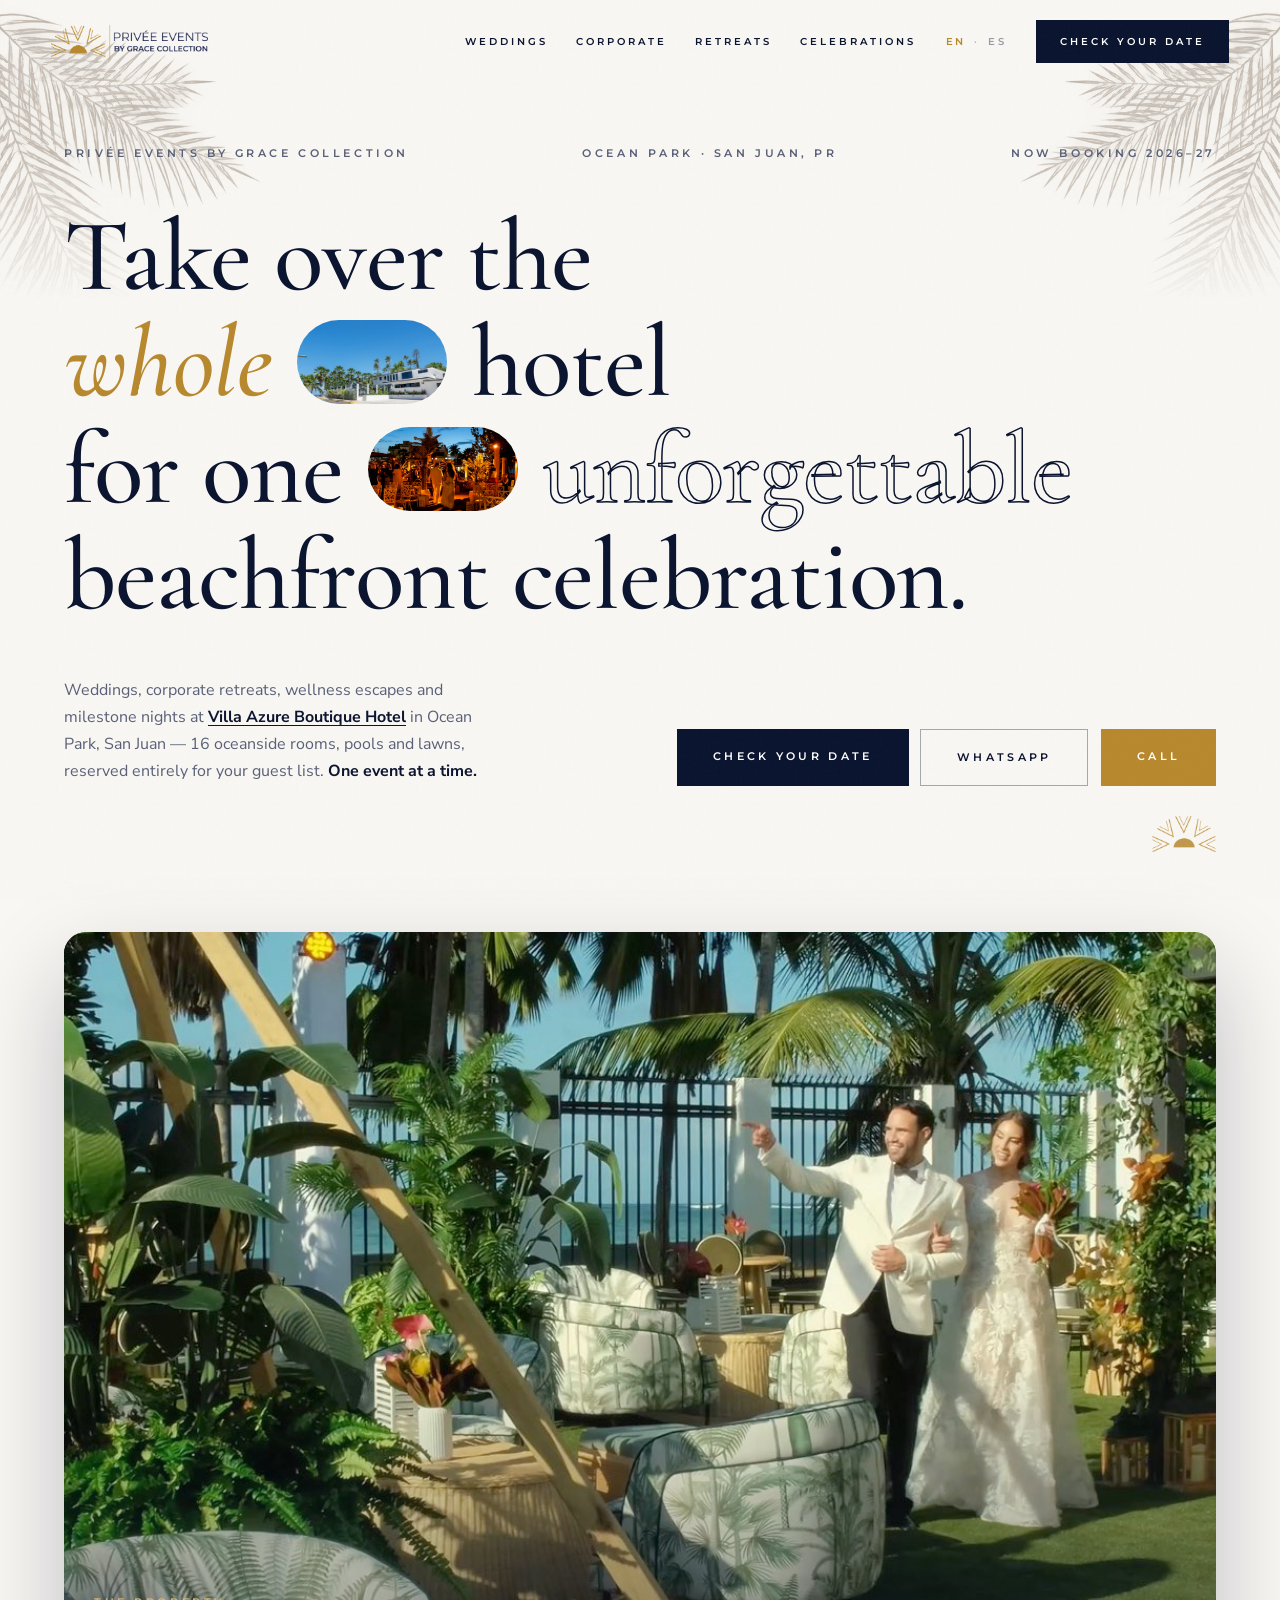
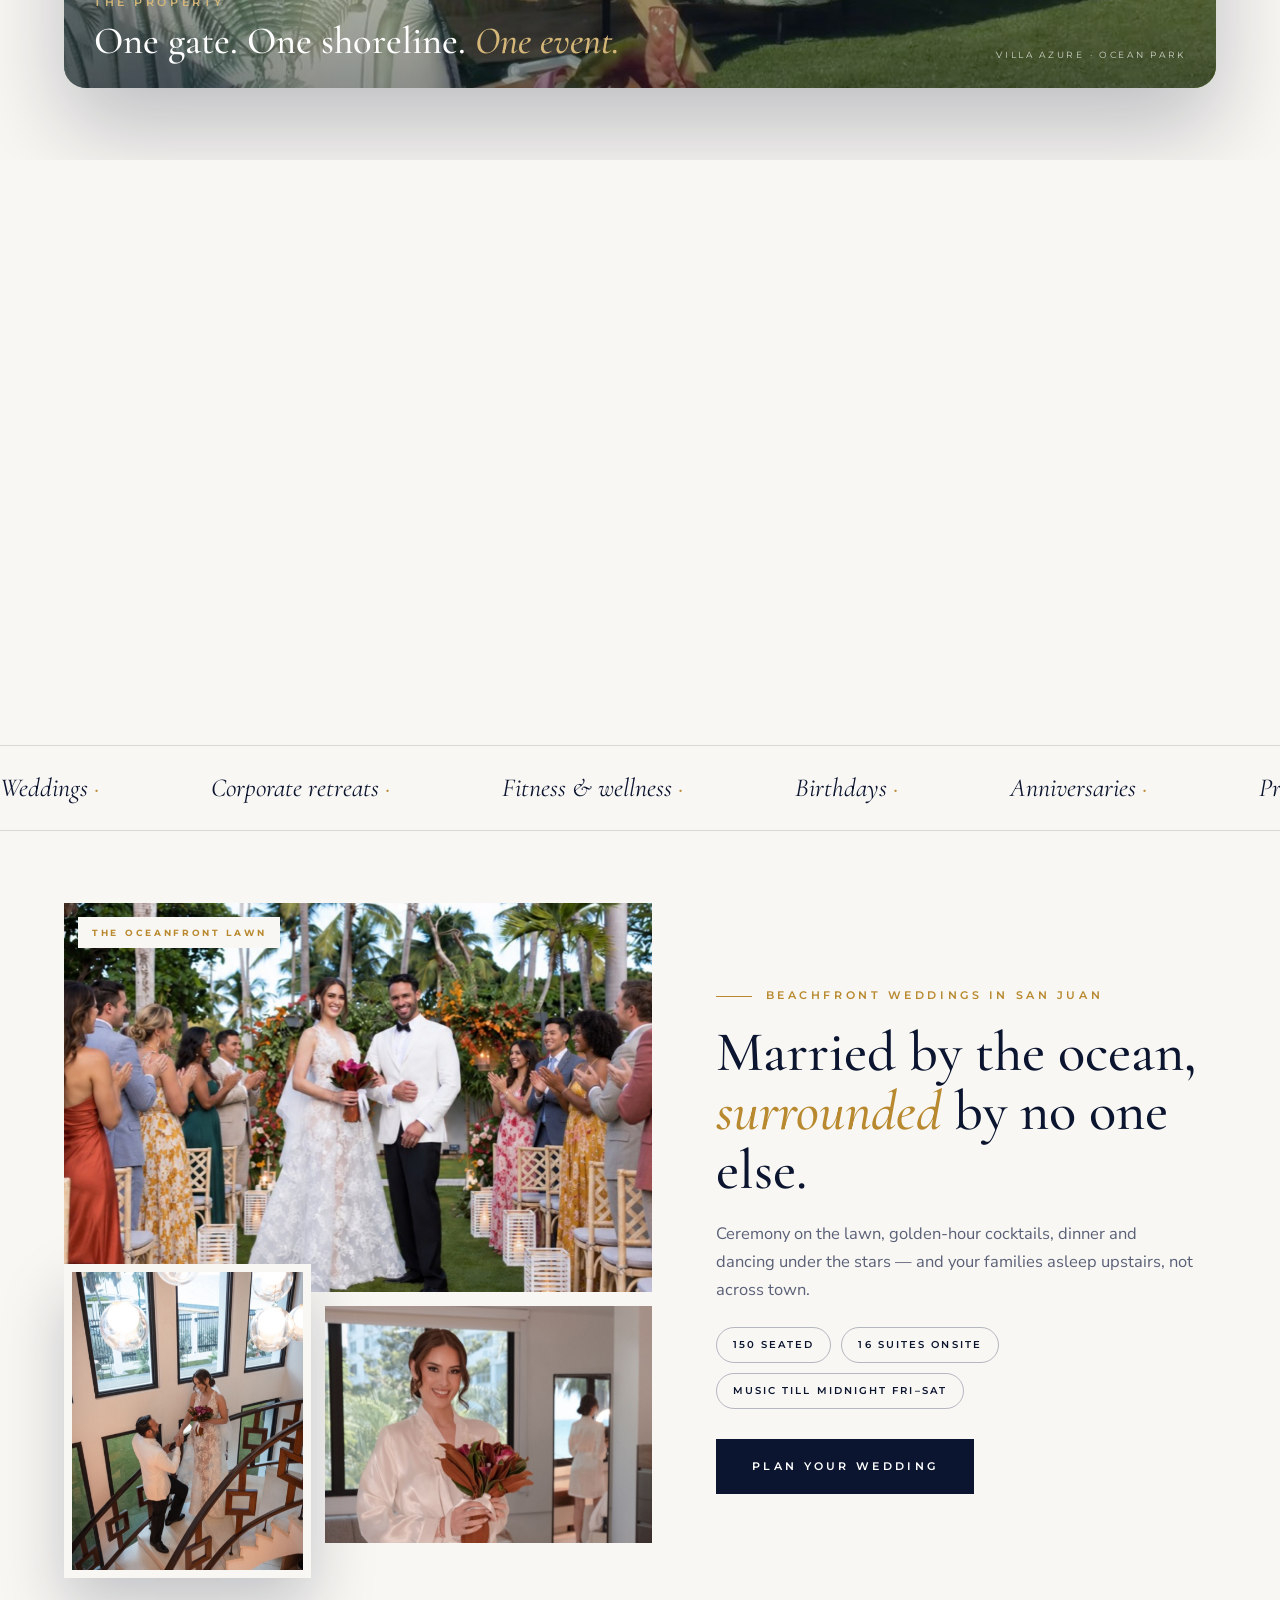
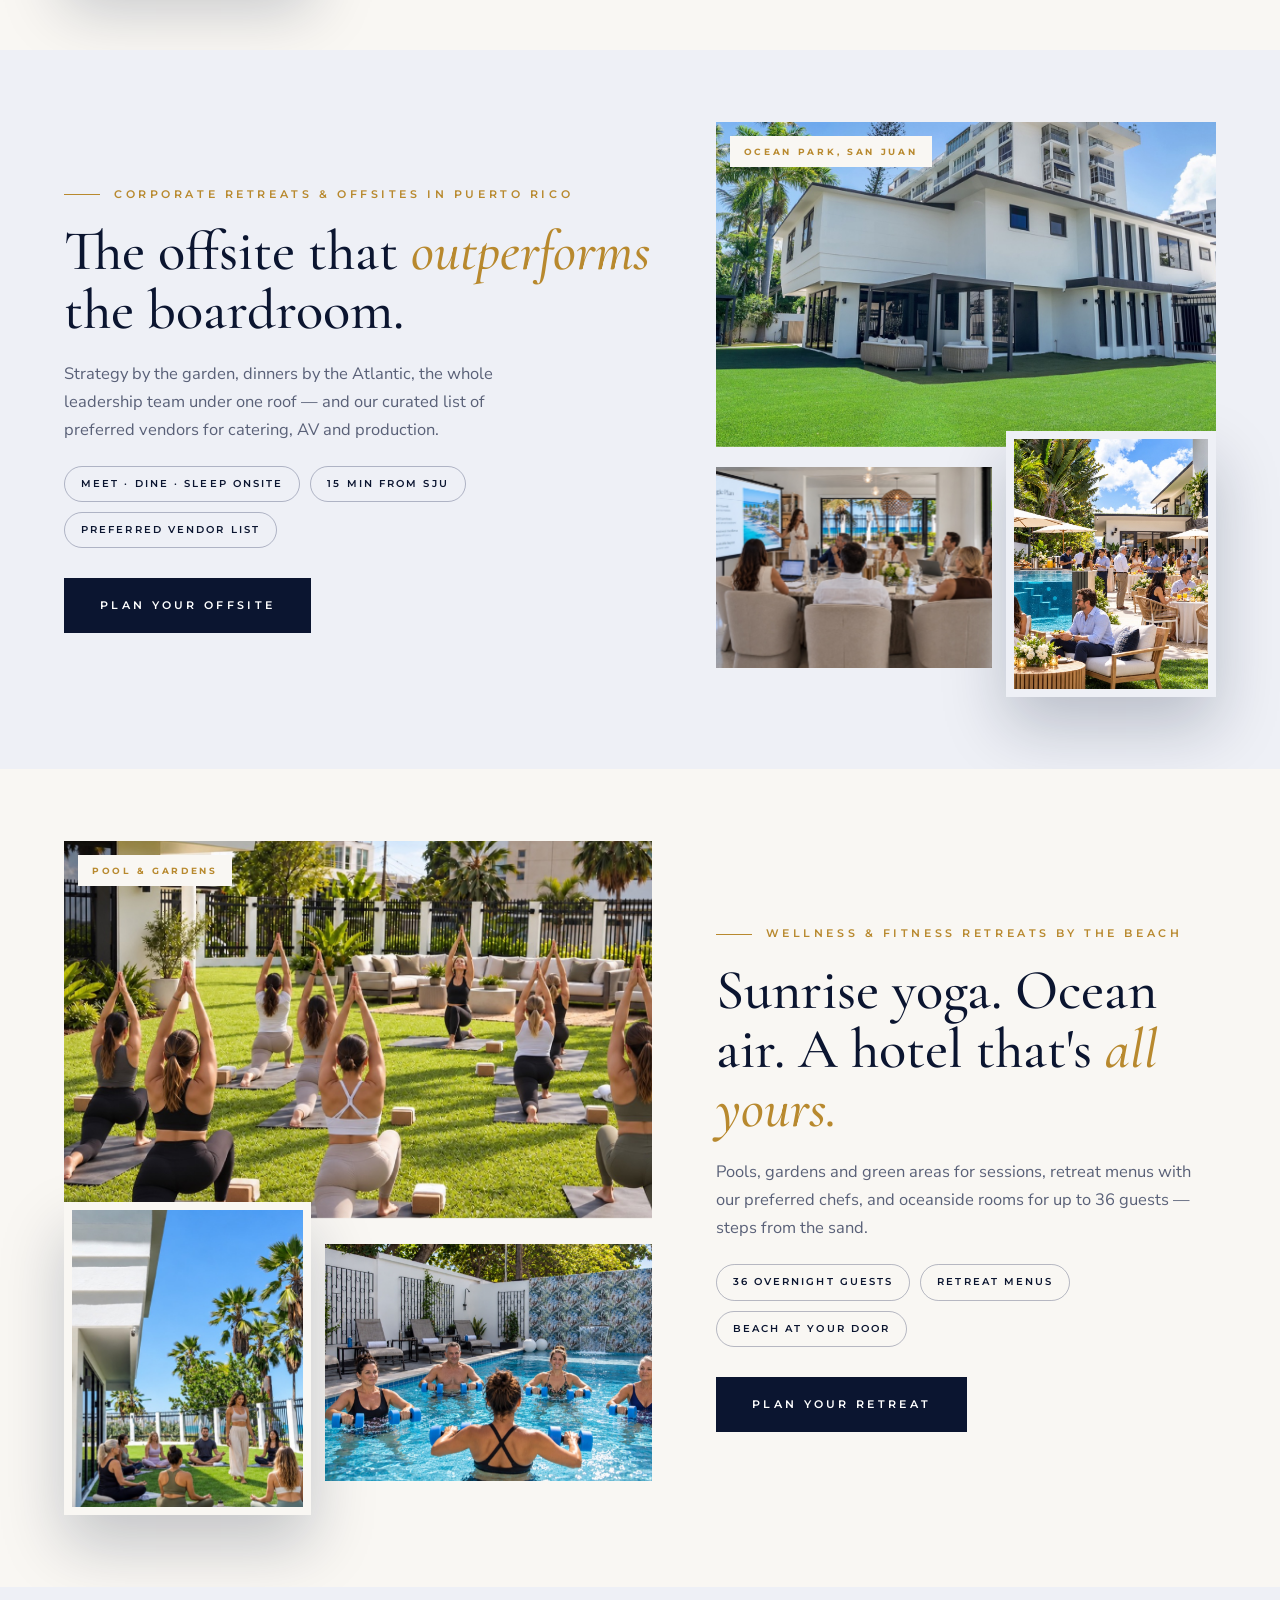
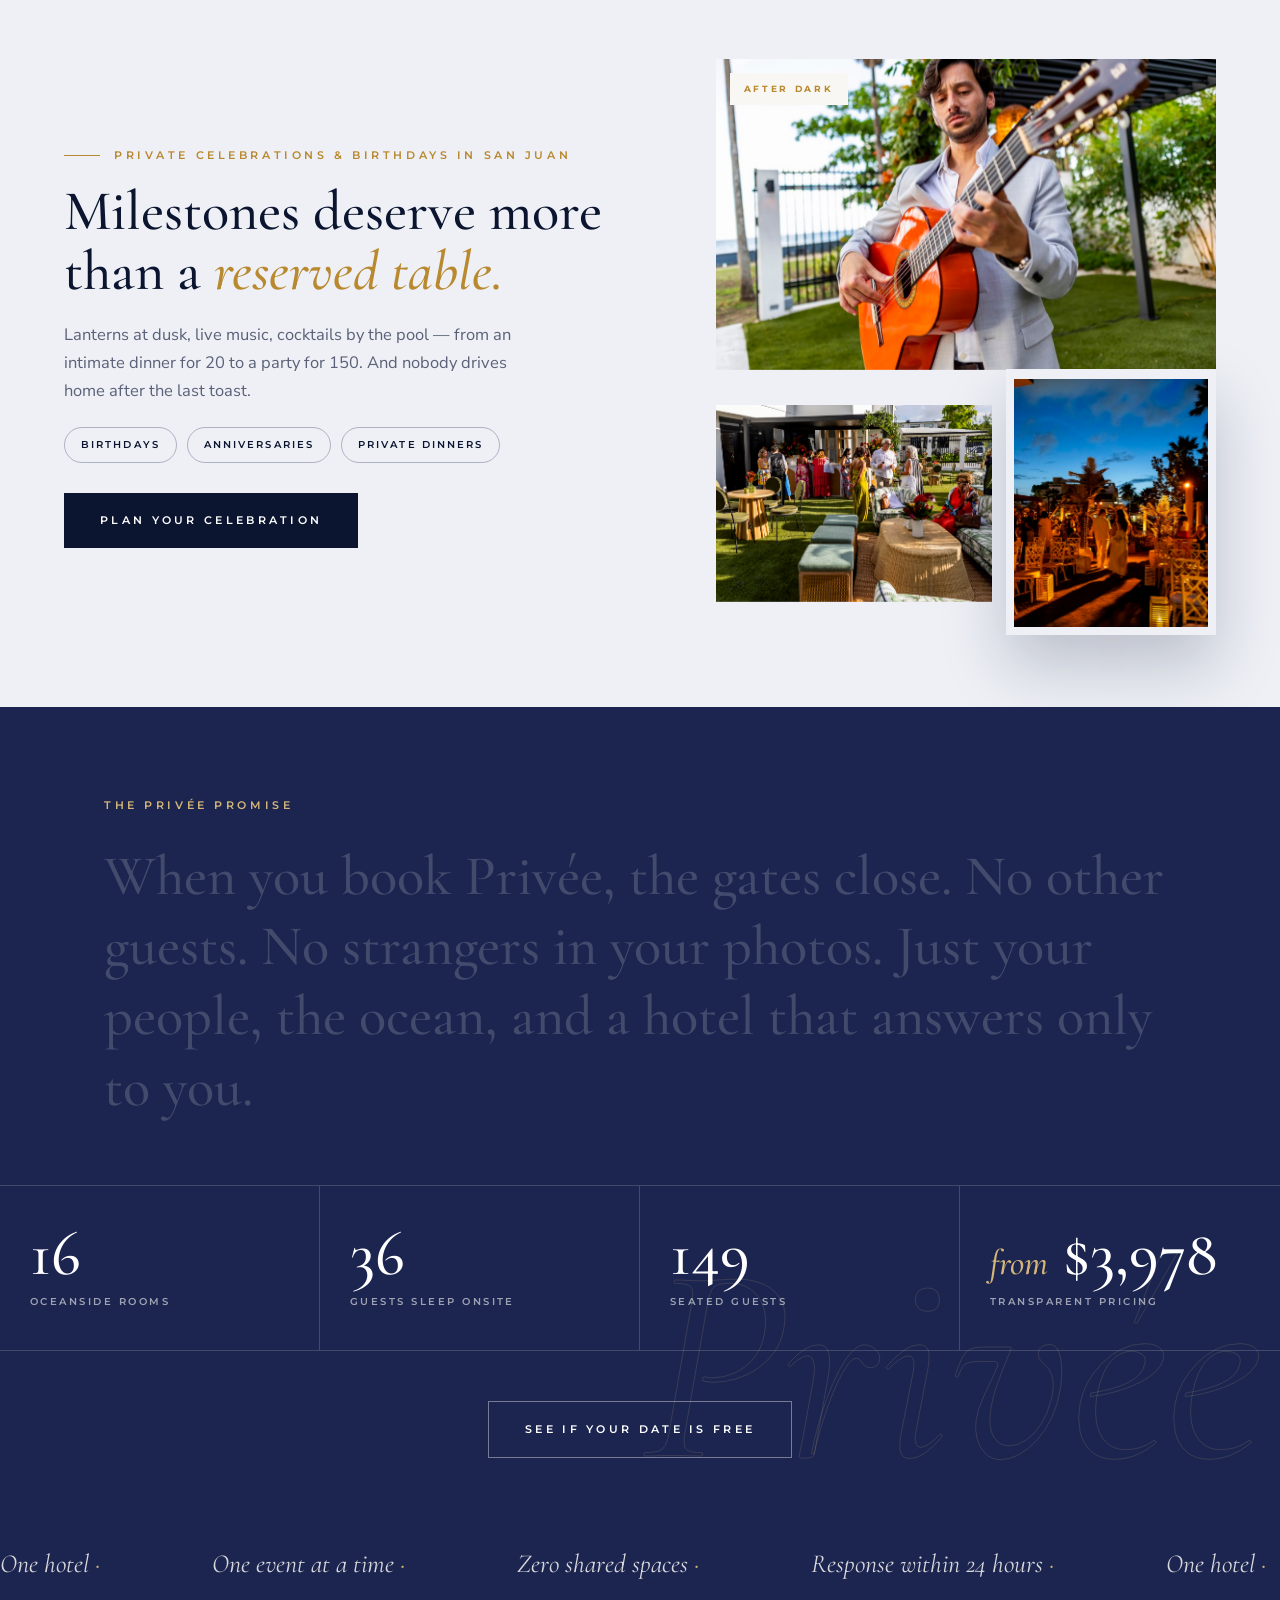
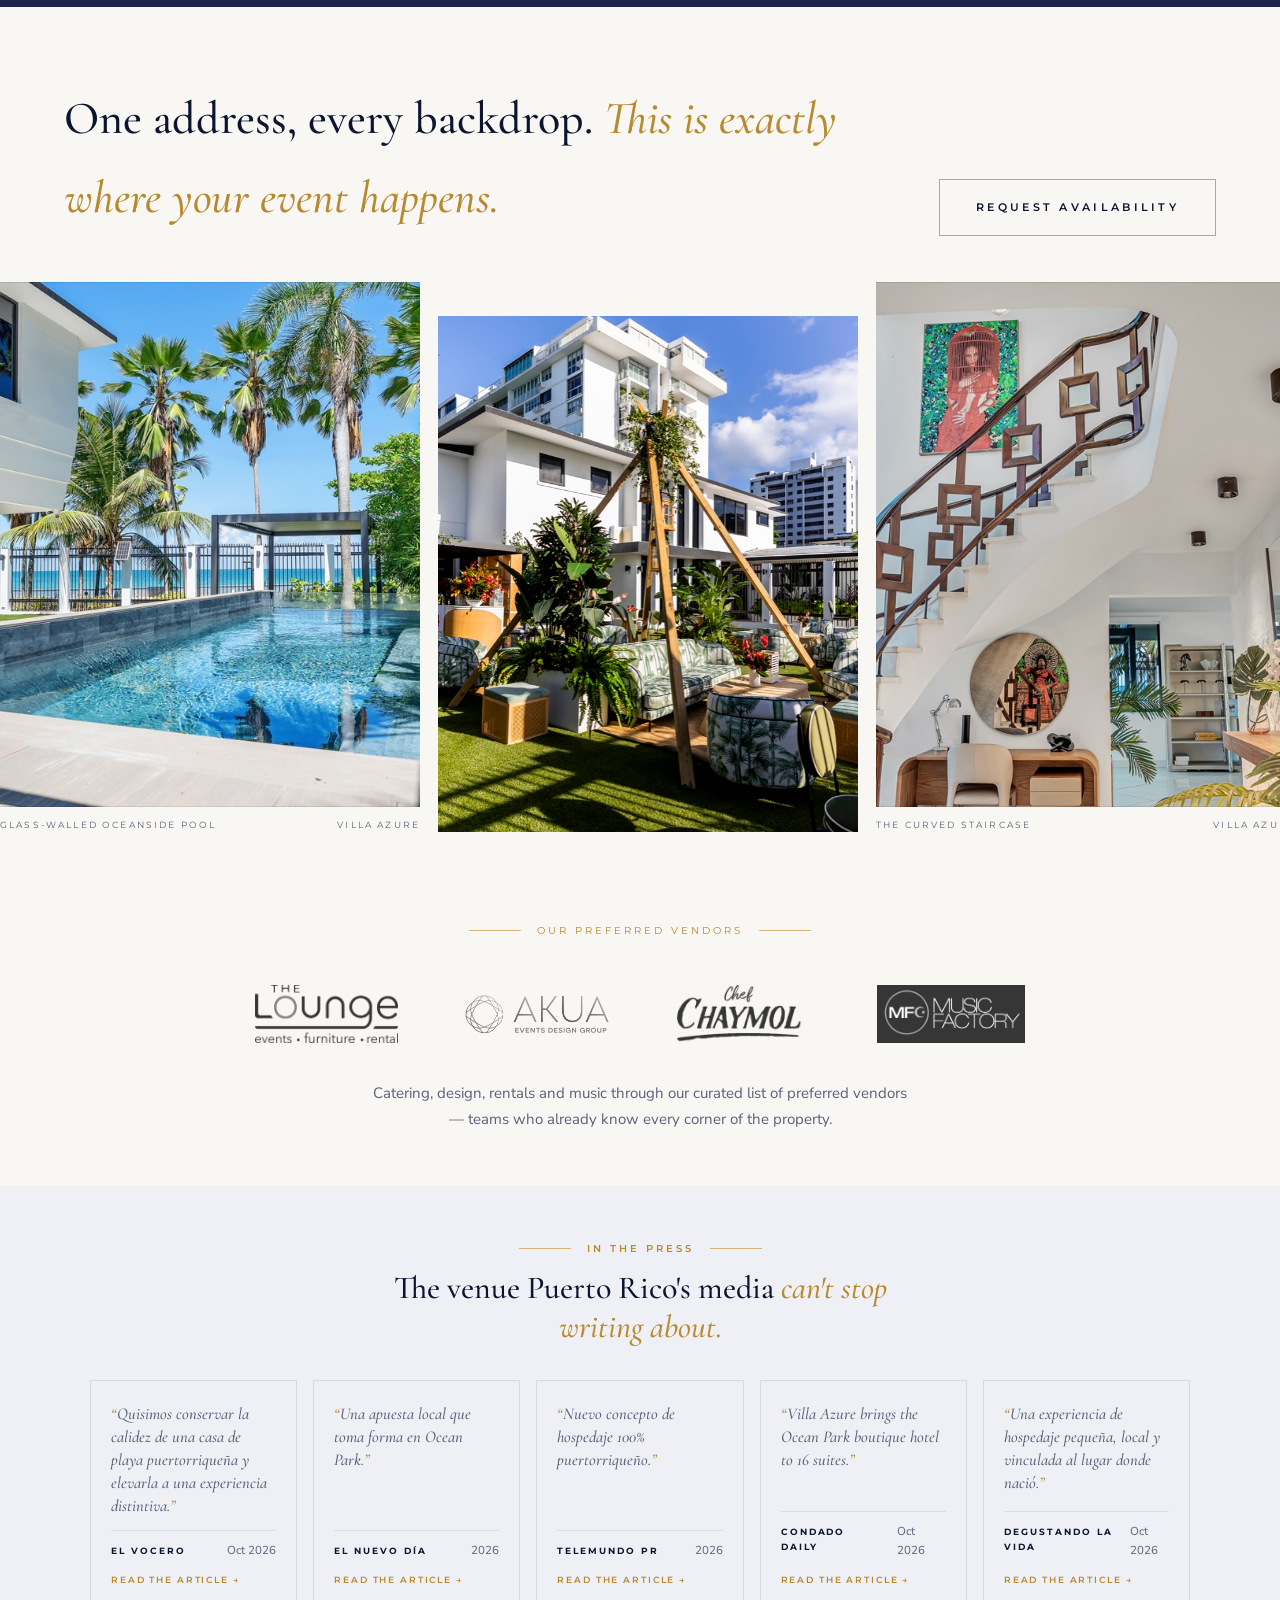
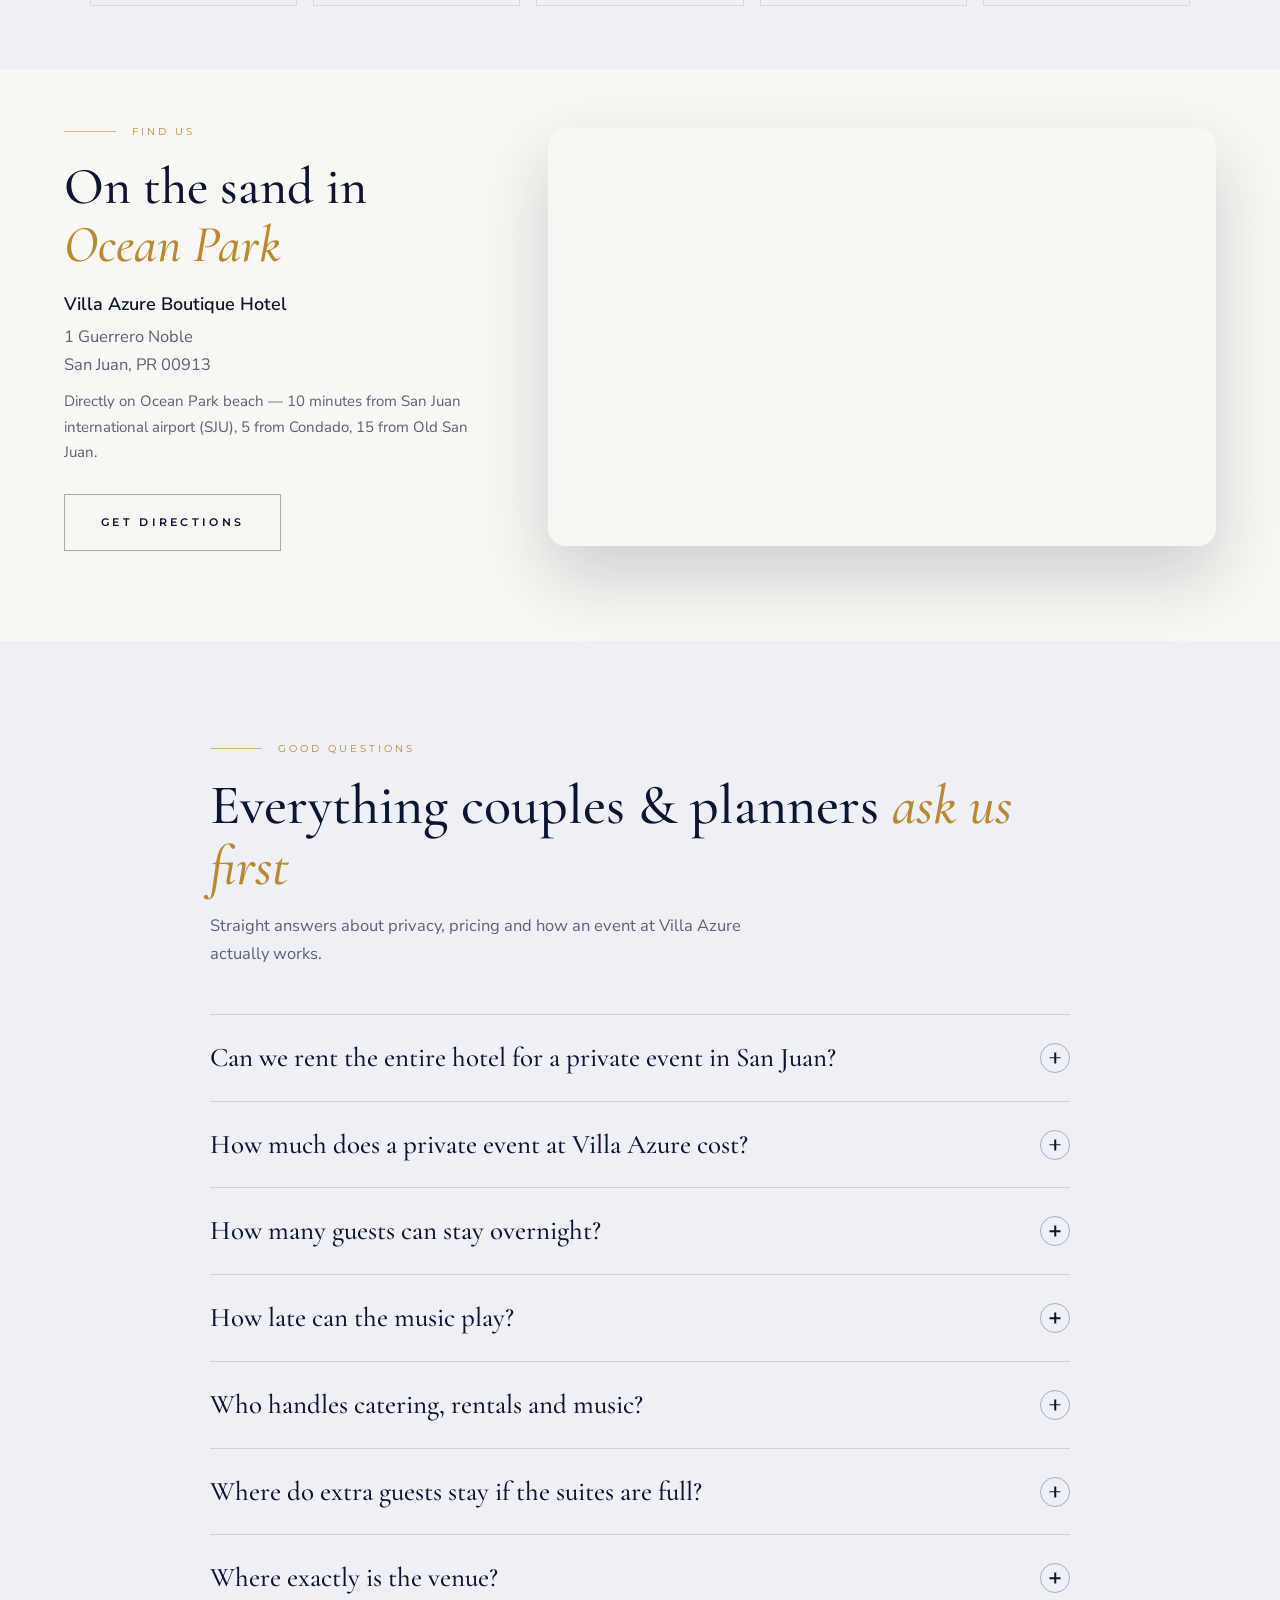
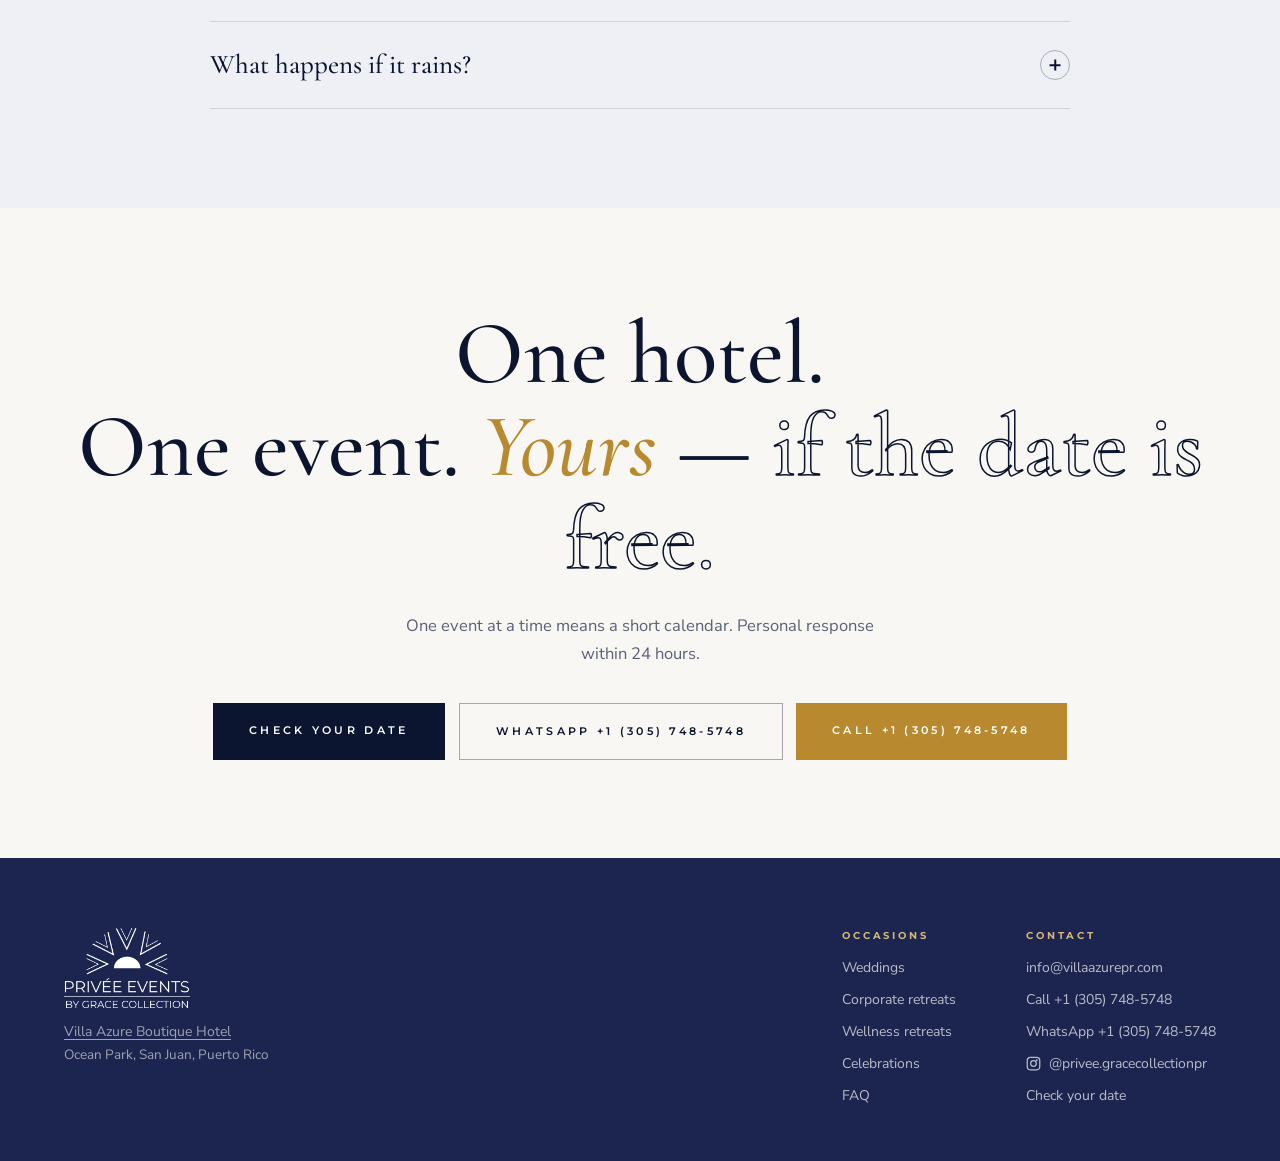
==== commit 11c4b6b3: "Sync homepage: mobile language toggle under the logo Co-Authored-By: Claude Opus 5.5 <noreply@anthro" ====
--- a/index.html
+++ b/index.html
@@ -147,6 +147,16 @@
   header .right a.cta{padding:11px 14px;font-size:9px;letter-spacing:.18em}
 }
 
+/* mobile: language toggle under the logo */
+header .brand{display:flex;flex-direction:column;align-items:flex-start;gap:6px}
+header .lang-m{display:none}
+@media(max-width:760px){
+  header .right .lang{display:none}
+  header .lang-m{display:flex;font-size:9px;letter-spacing:.24em;gap:6px;padding-left:2px}
+  header .lang-m button{padding:2px 2px}
+  header .right{gap:16px}
+}
+
 /* palms framing the hero — signature of the live site */
 .palms{position:absolute;top:0;width:clamp(200px,21vw,320px);pointer-events:none;z-index:0;mix-blend-mode:multiply;opacity:.7;-webkit-mask-image:linear-gradient(to bottom,black 38%,transparent 74%);mask-image:linear-gradient(to bottom,black 38%,transparent 74%)}
 .palms.l{left:0}
@@ -387,7 +397,7 @@
 
 <div id="prog"></div>
 <header id="hd">
-  <a class="logo" href="#"><img src="img/logo-h-navy.png" alt="Privée Events by Grace Collection"></a>
+  <div class="brand"><a class="logo" href="#"><img src="img/logo-h-navy.png" alt="Privée Events by Grace Collection"></a><div class="lang lang-m" role="group" aria-label="Language / Idioma"><button type="button" data-lang="en">EN</button><span>·</span><button type="button" data-lang="es">ES</button></div></div>
   <div class="right">
     <a href="#w" data-t="nav.w">Weddings</a><a href="#c" data-t="nav.c">Corporate</a><a href="#r" data-t="nav.r">Retreats</a><a href="#cel" data-t="nav.cel">Celebrations</a>
     <div class="lang" role="group" aria-label="Language / Idioma"><button type="button" data-lang="en">EN</button><span>·</span><button type="button" data-lang="es">ES</button></div>
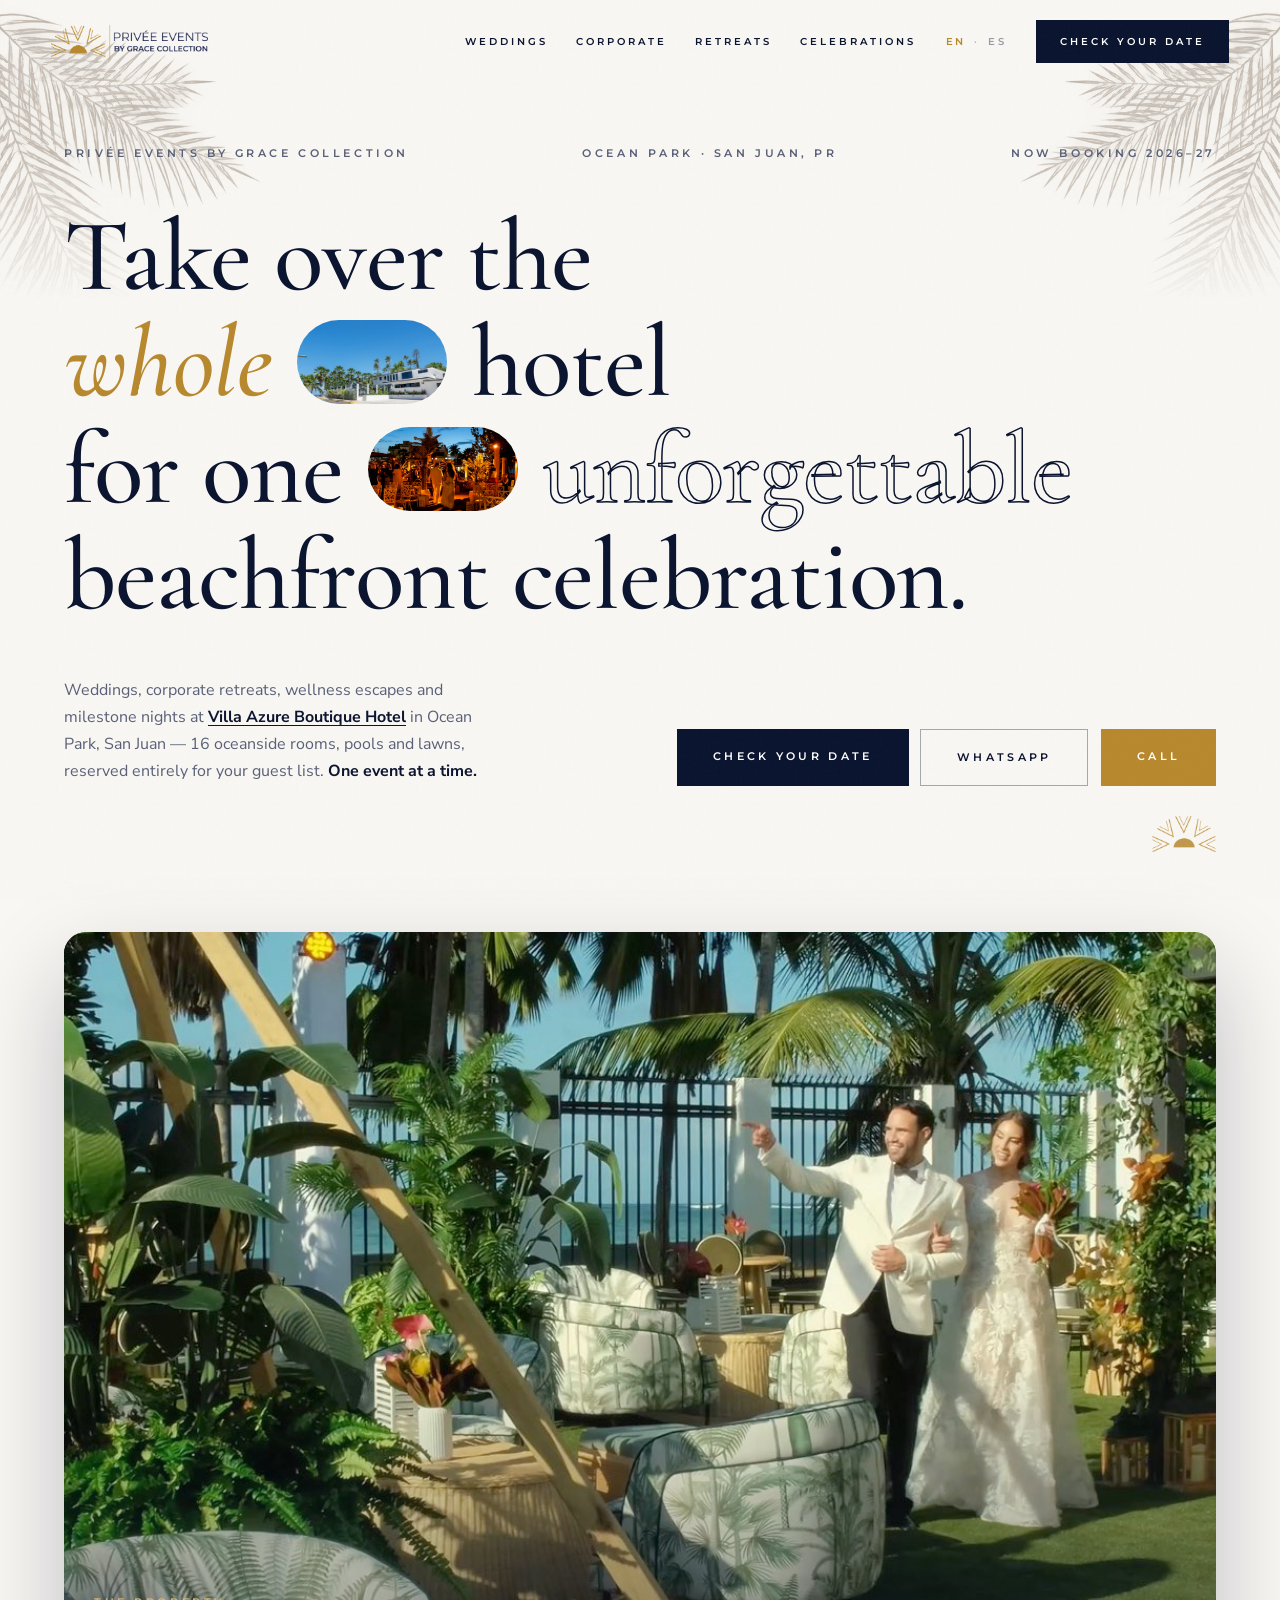
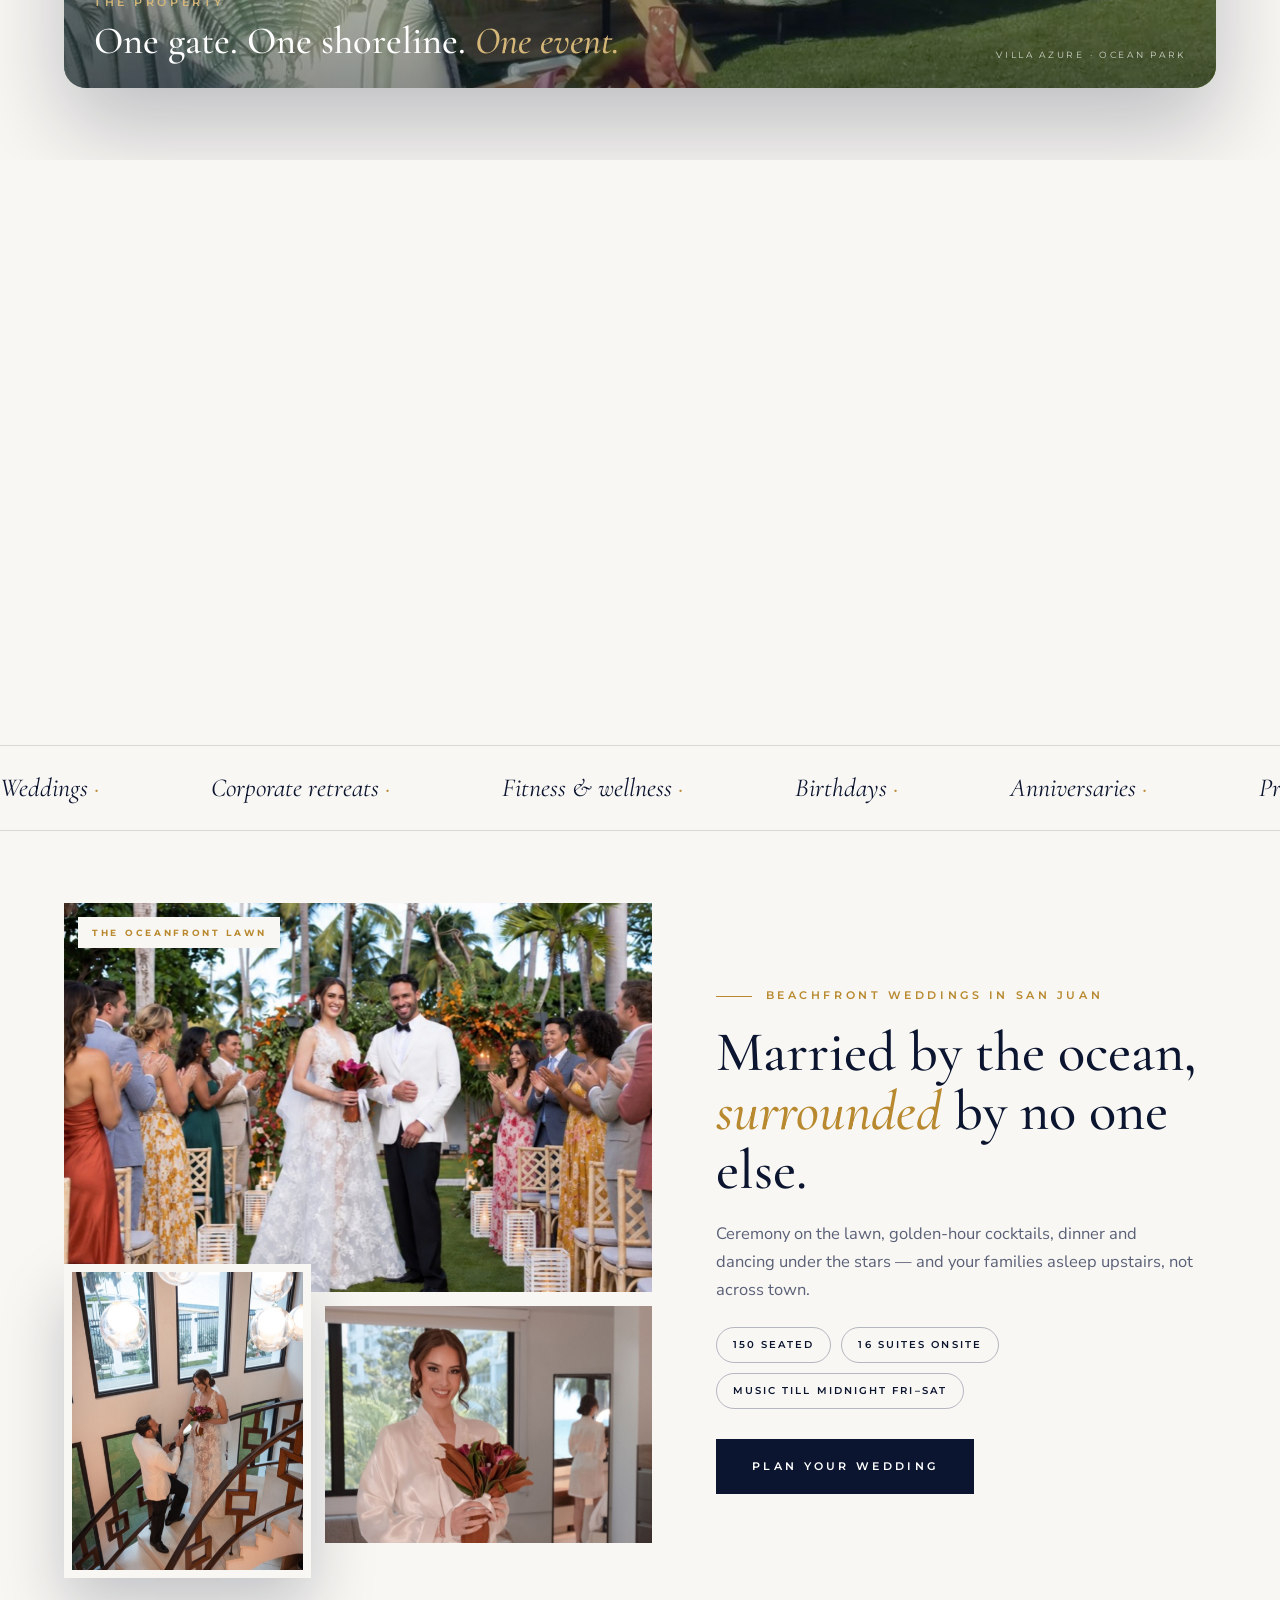
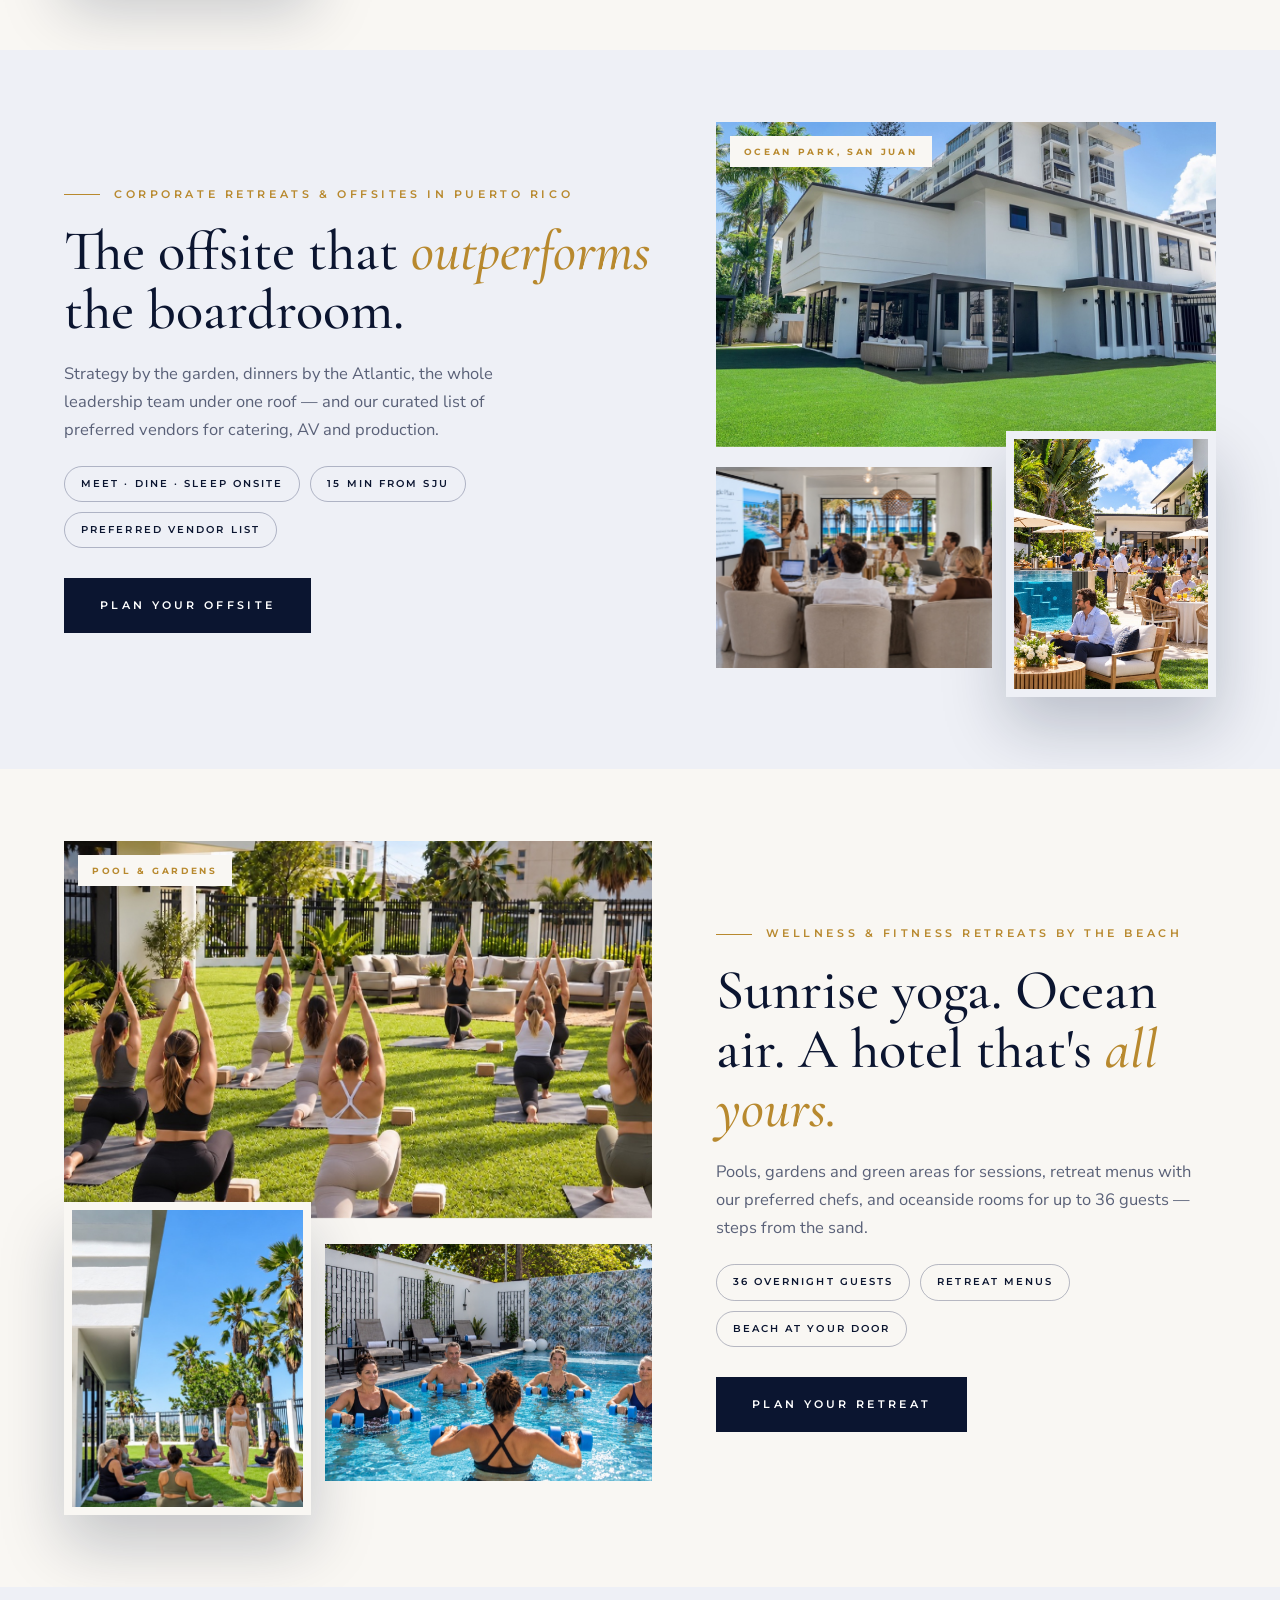
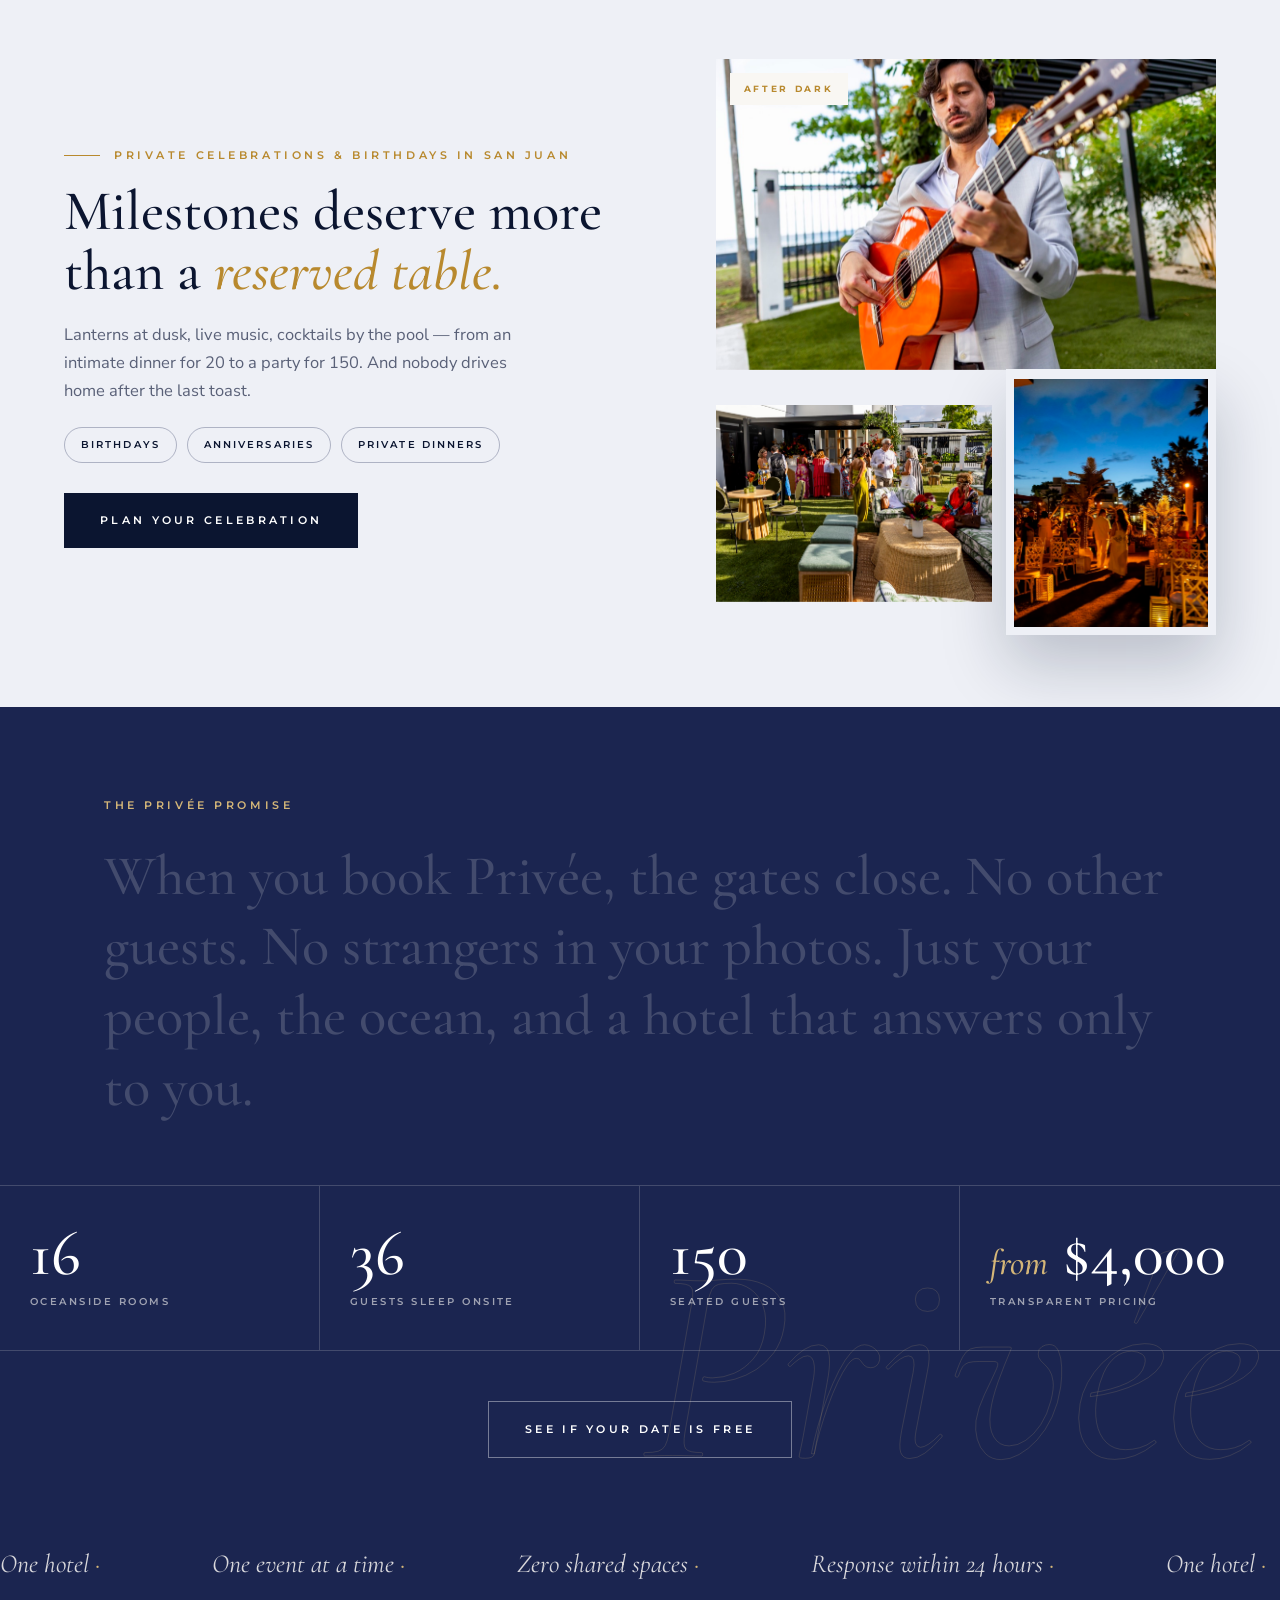
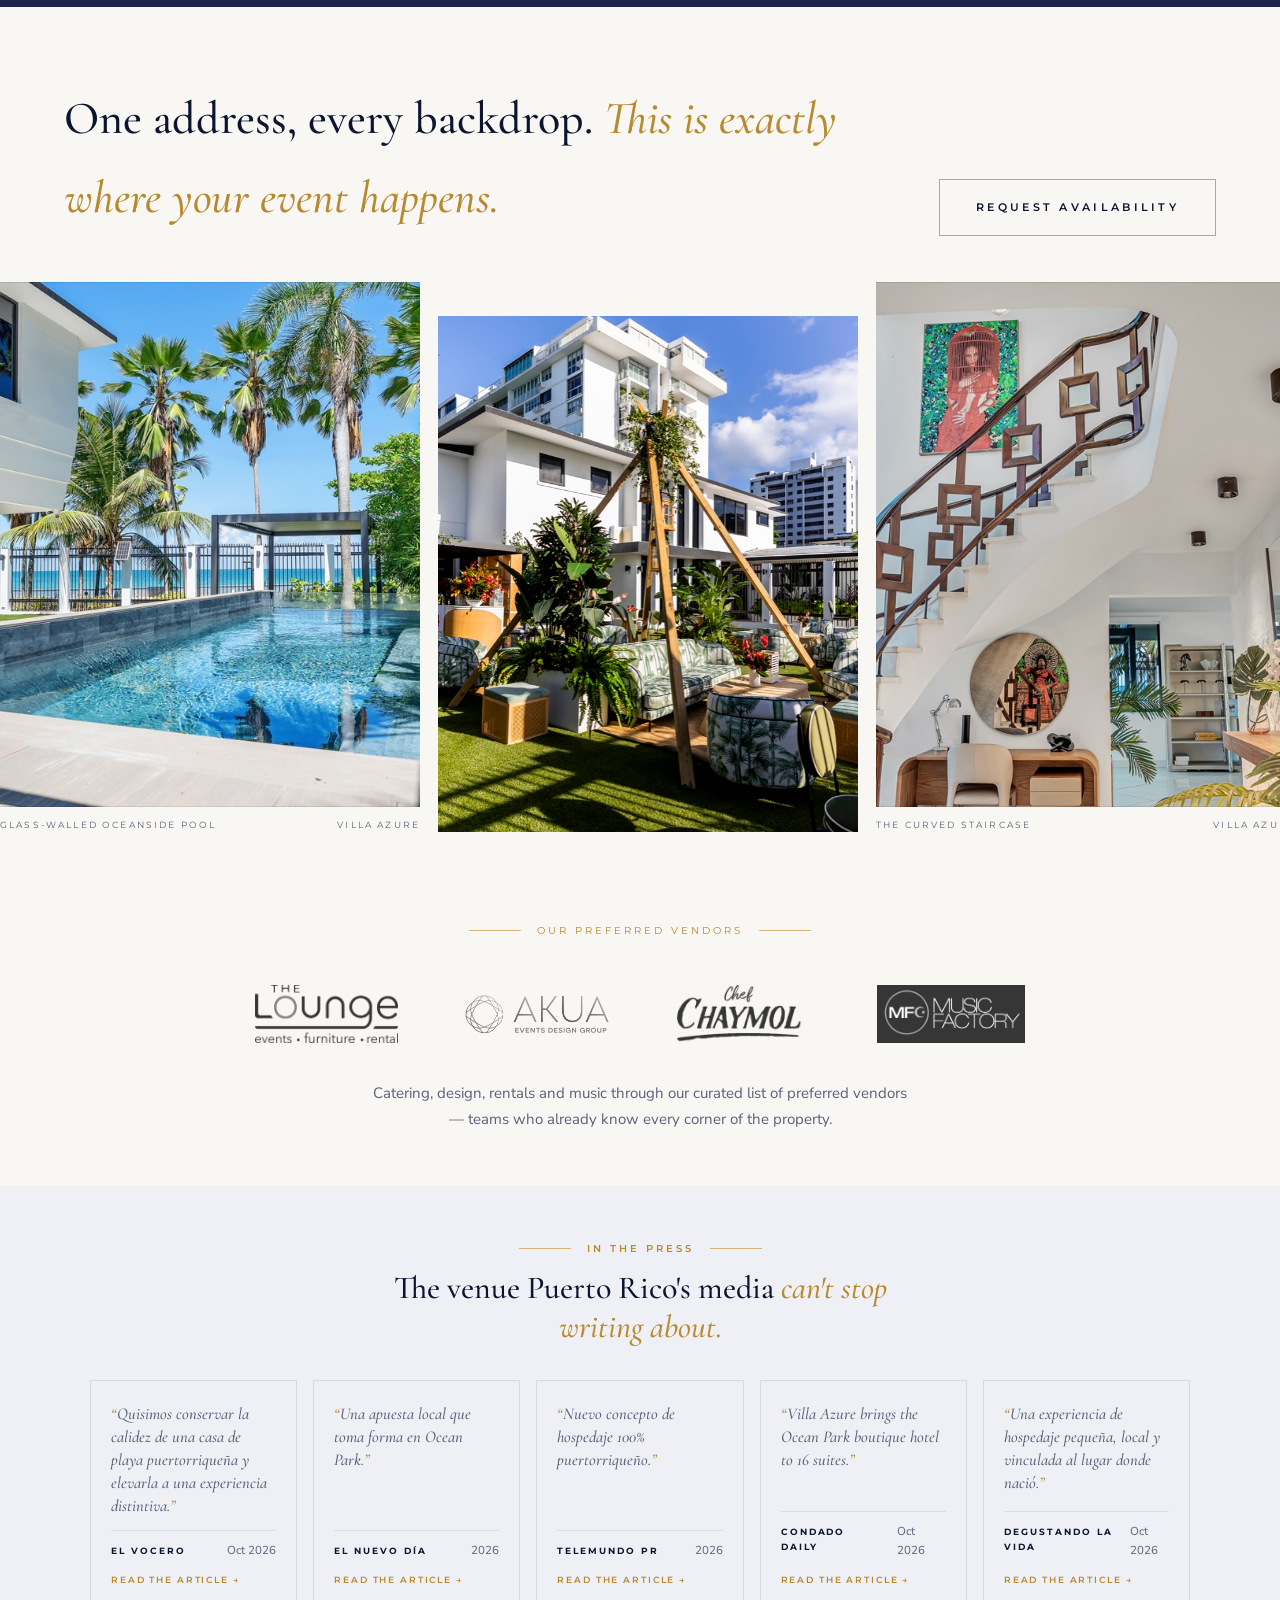
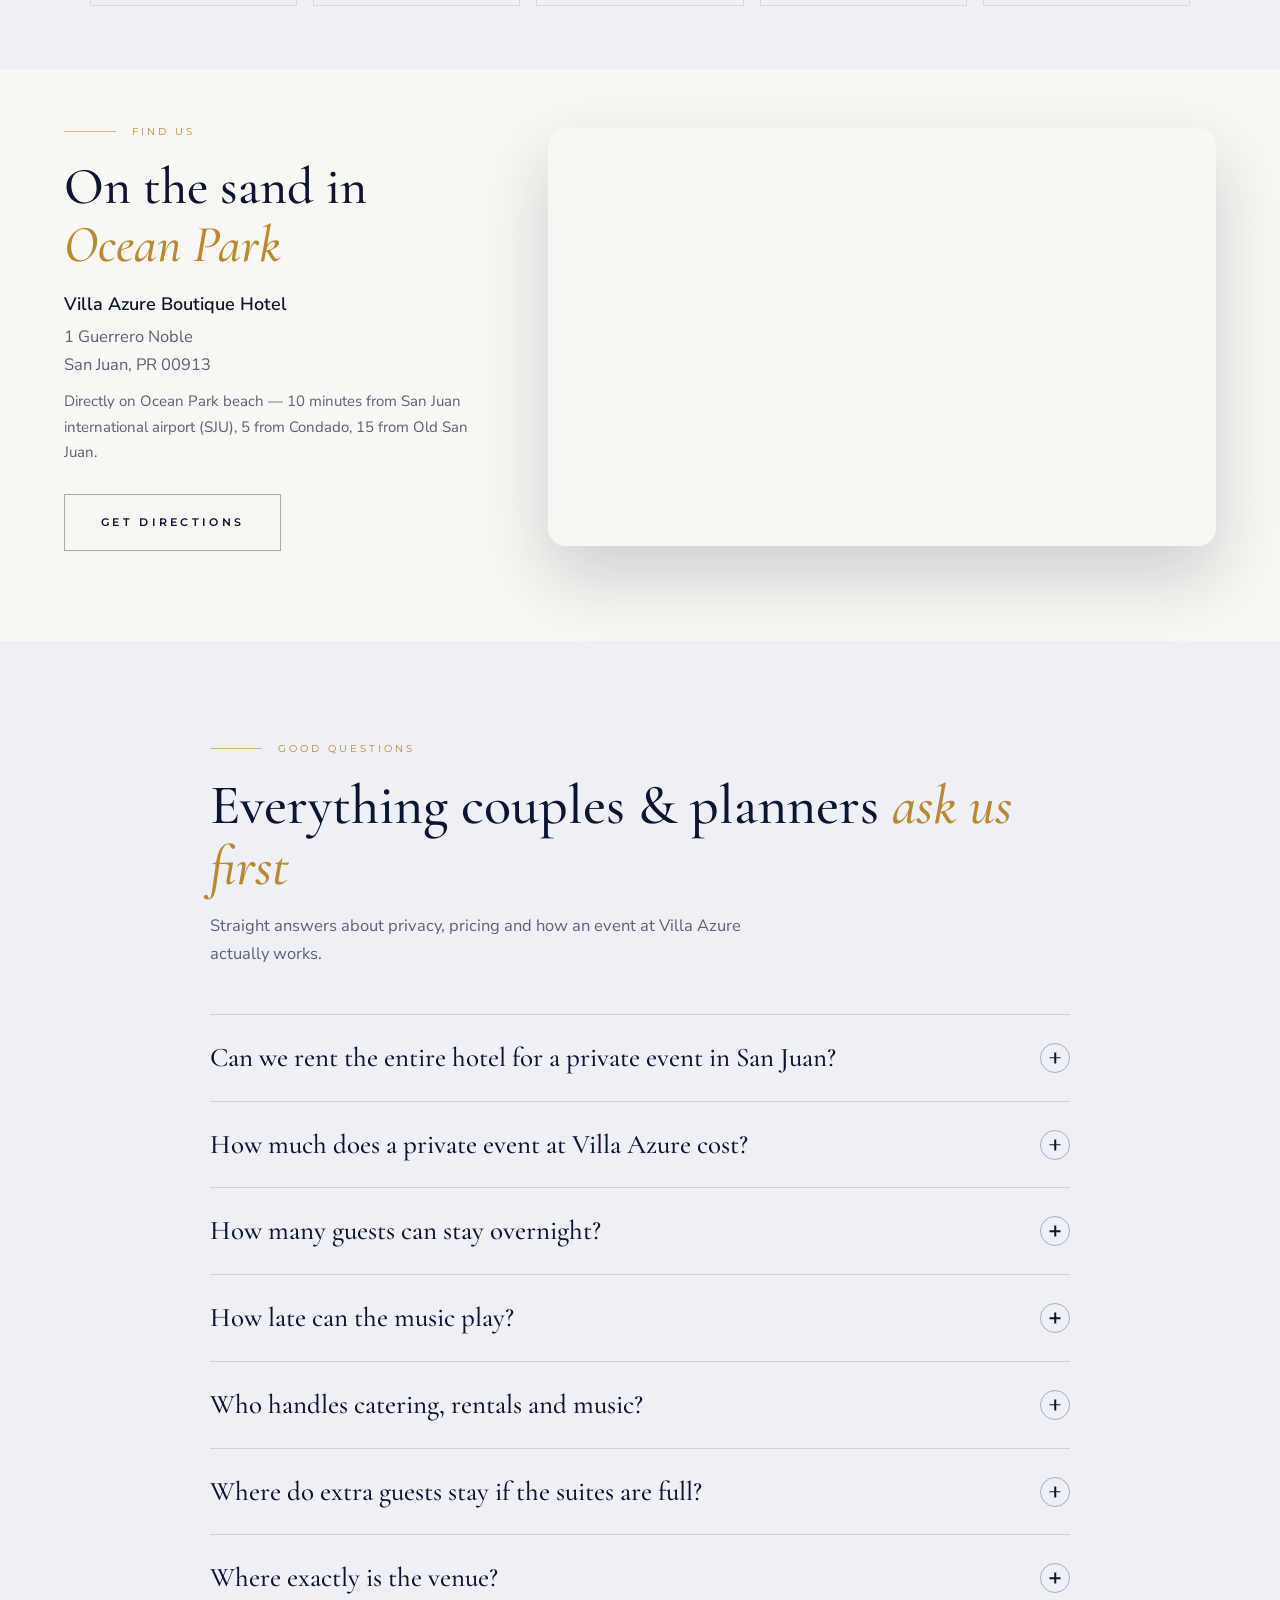
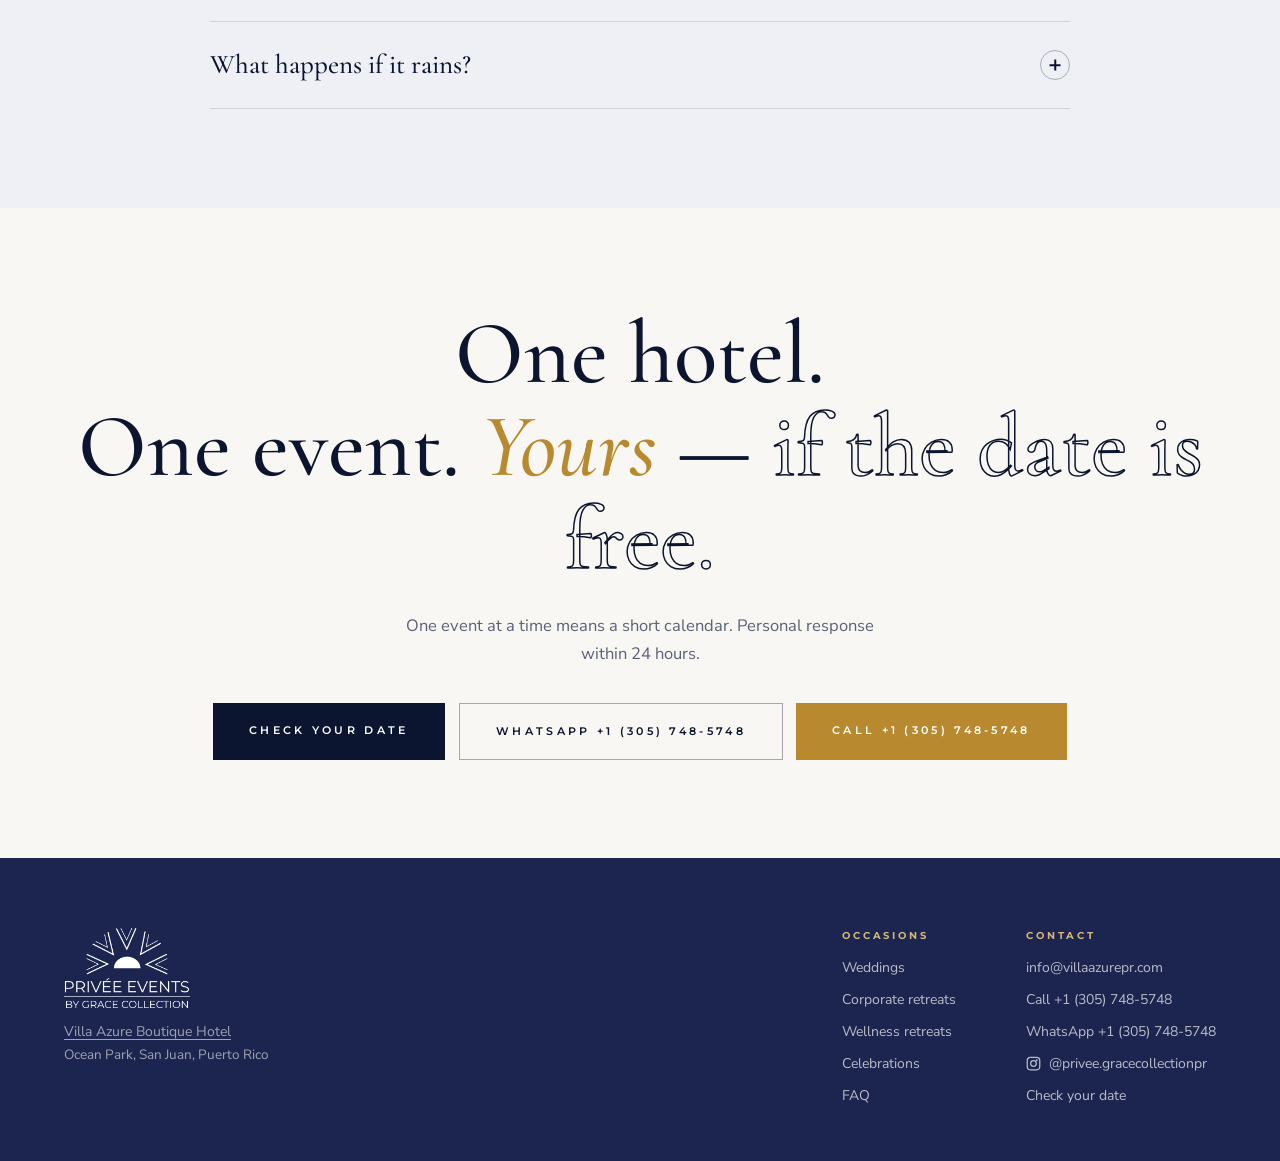
==== commit 0e3b73a4: "Schema: venue at 1 Calle Guerrero Noble, hotel (containedInPlace) at 5 Events + Paradiso wing are at" ====
--- a/index.html
+++ b/index.html
@@ -22,7 +22,7 @@
   "email": "info@villaazurepr.com",
   "address": {
     "@type": "PostalAddress",
-    "streetAddress": "1 Guerrero Noble",
+    "streetAddress": "1 Calle Guerrero Noble",
     "addressLocality": "San Juan",
     "addressRegion": "PR",
     "postalCode": "00913",
@@ -30,9 +30,18 @@
   },
   "containedInPlace": {
     "@type": "Hotel",
+    "@id": "https://villaazurehotelpr.com/#hotel",
     "name": "Villa Azure Boutique Hotel",
     "url": "https://villaazurehotelpr.com",
-    "numberOfRooms": 16
+    "numberOfRooms": 16,
+    "address": {
+      "@type": "PostalAddress",
+      "streetAddress": "5 Calle Guerrero Noble",
+      "addressLocality": "San Juan",
+      "addressRegion": "PR",
+      "postalCode": "00913",
+      "addressCountry": "US"
+    }
   },
   "geo": {
     "@type": "GeoCoordinates",
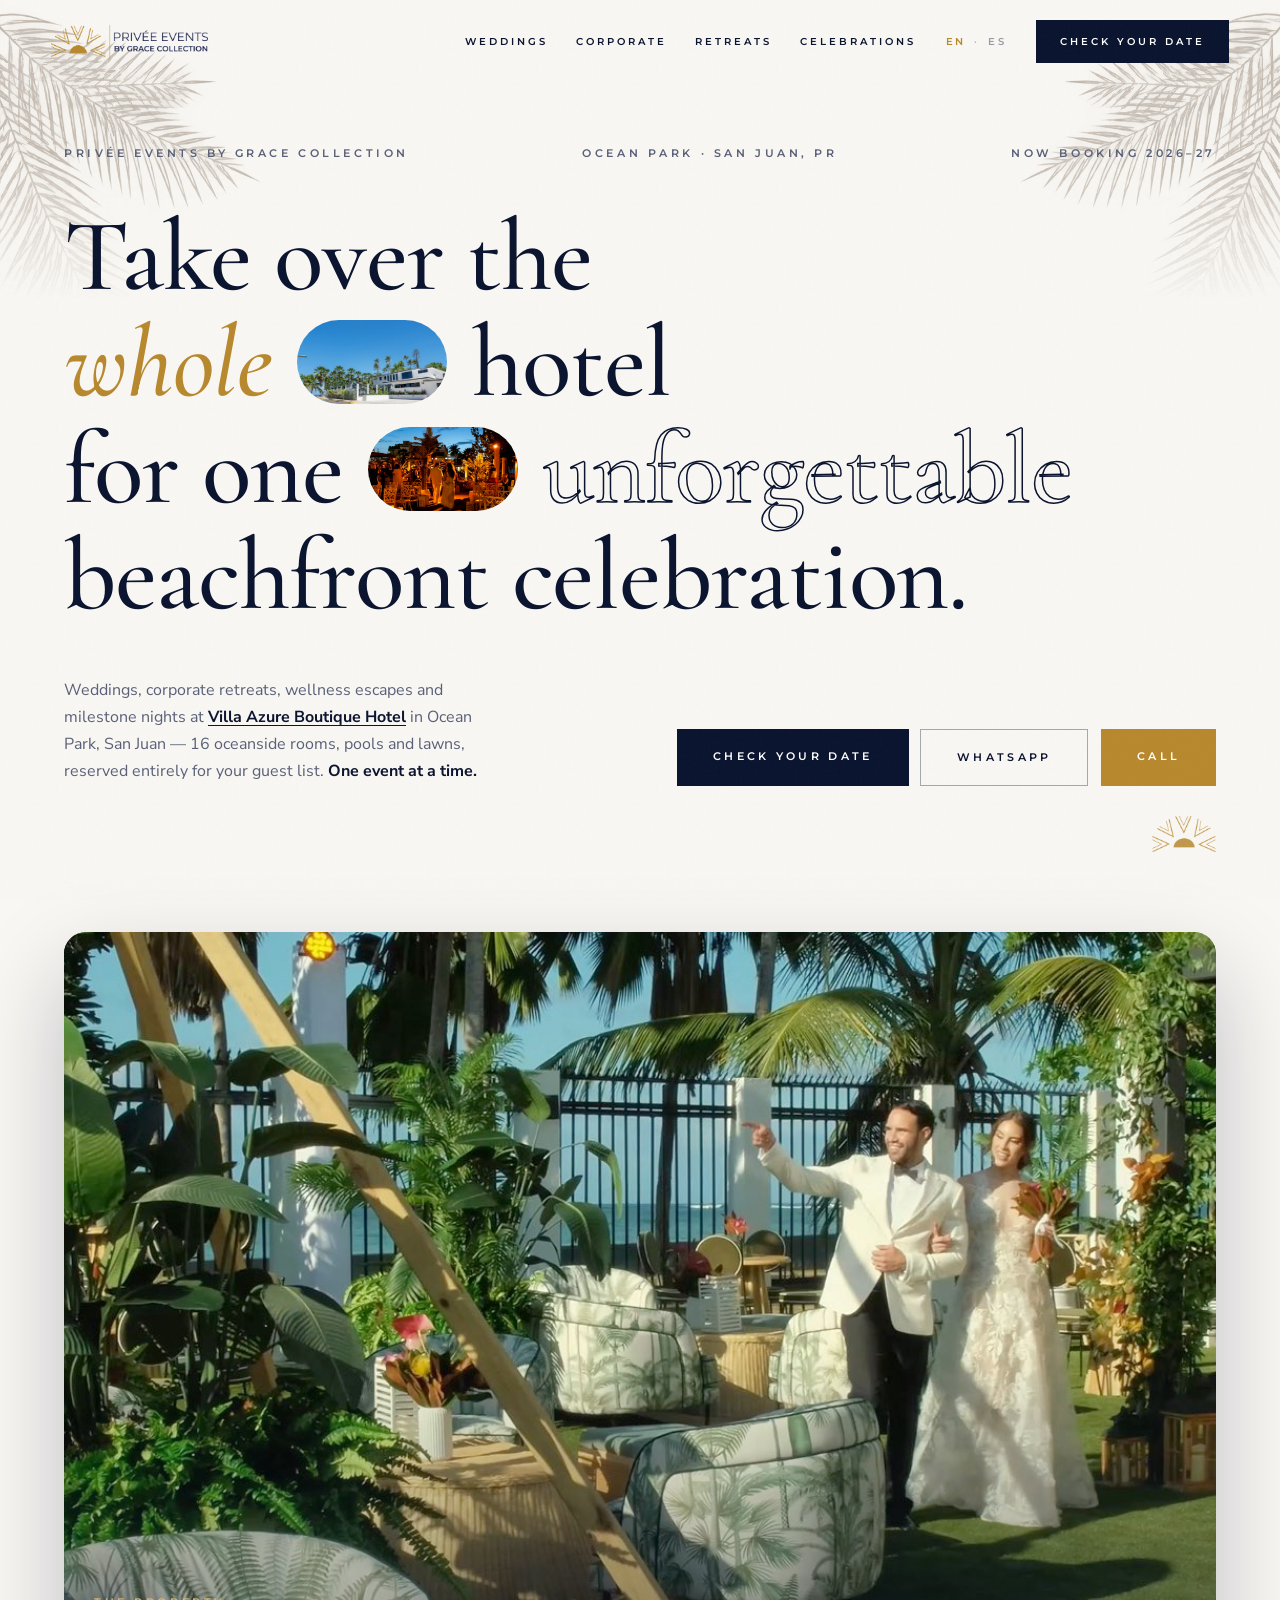
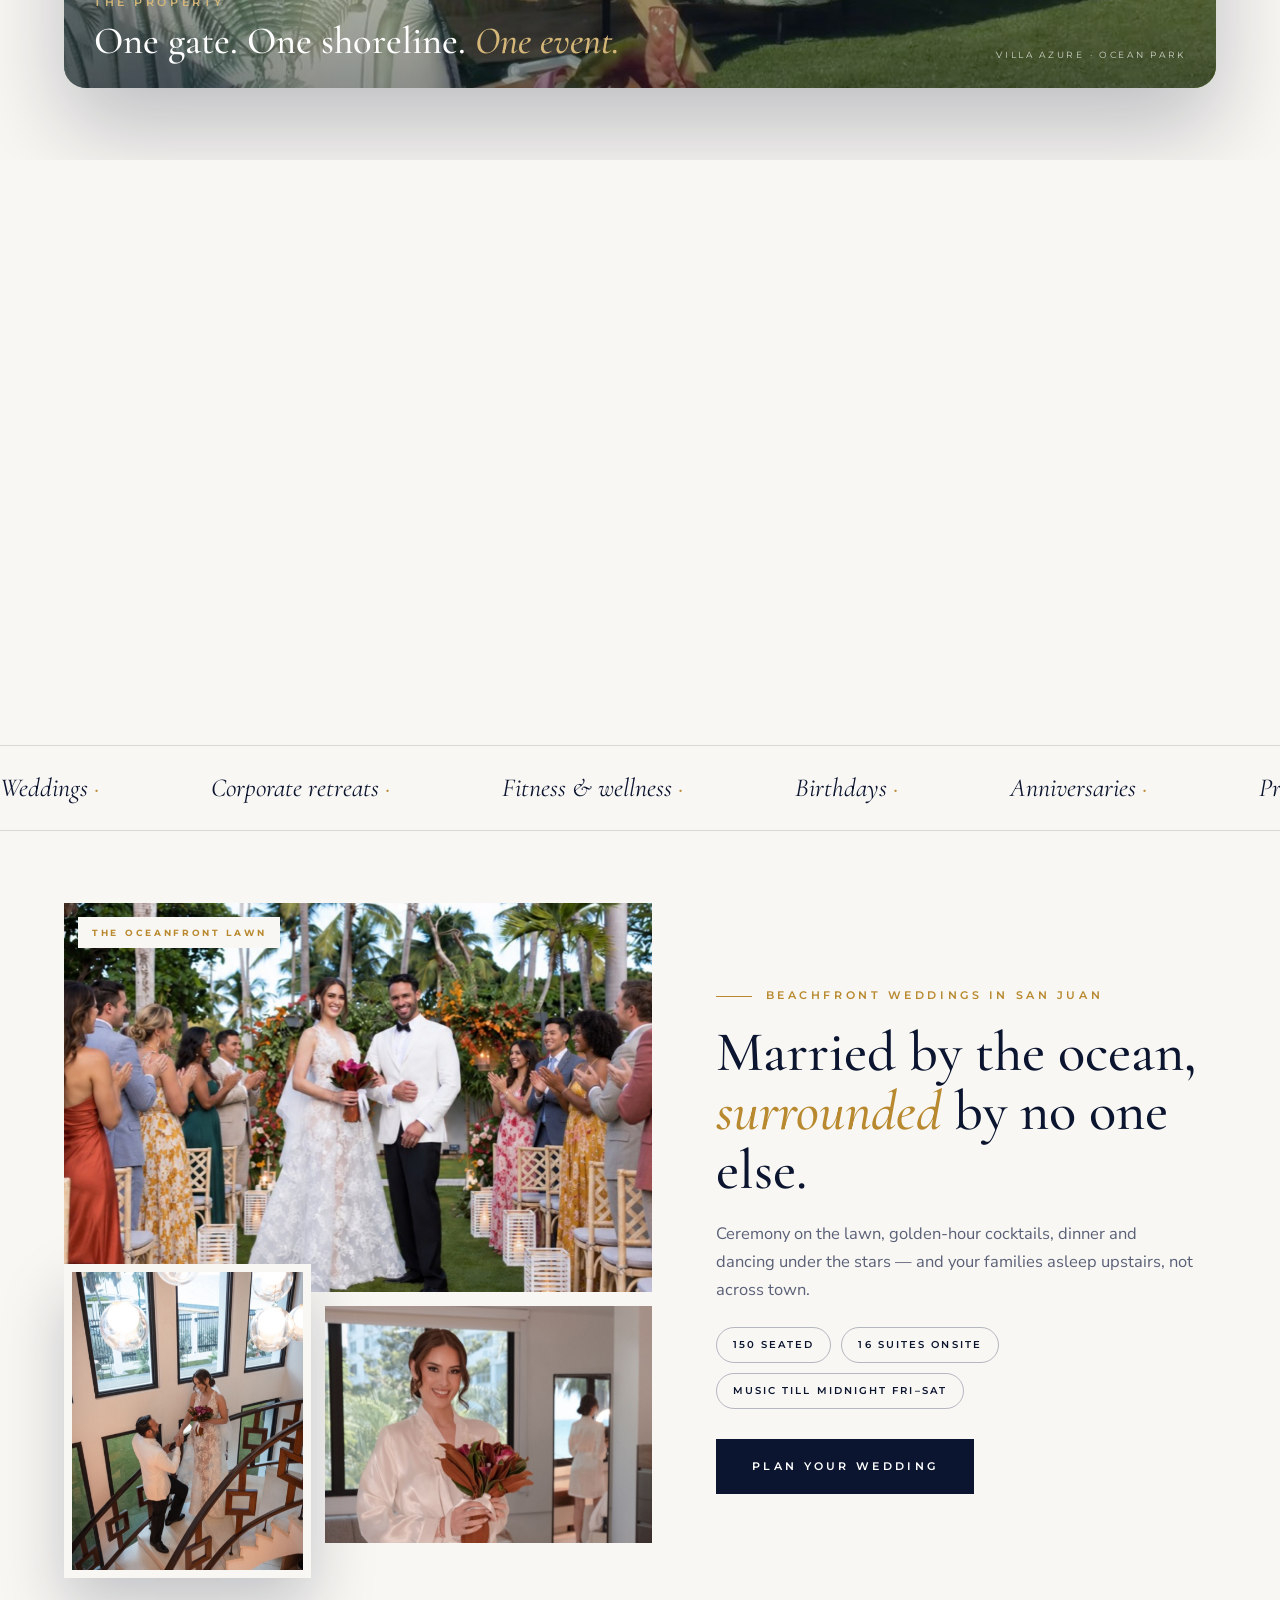
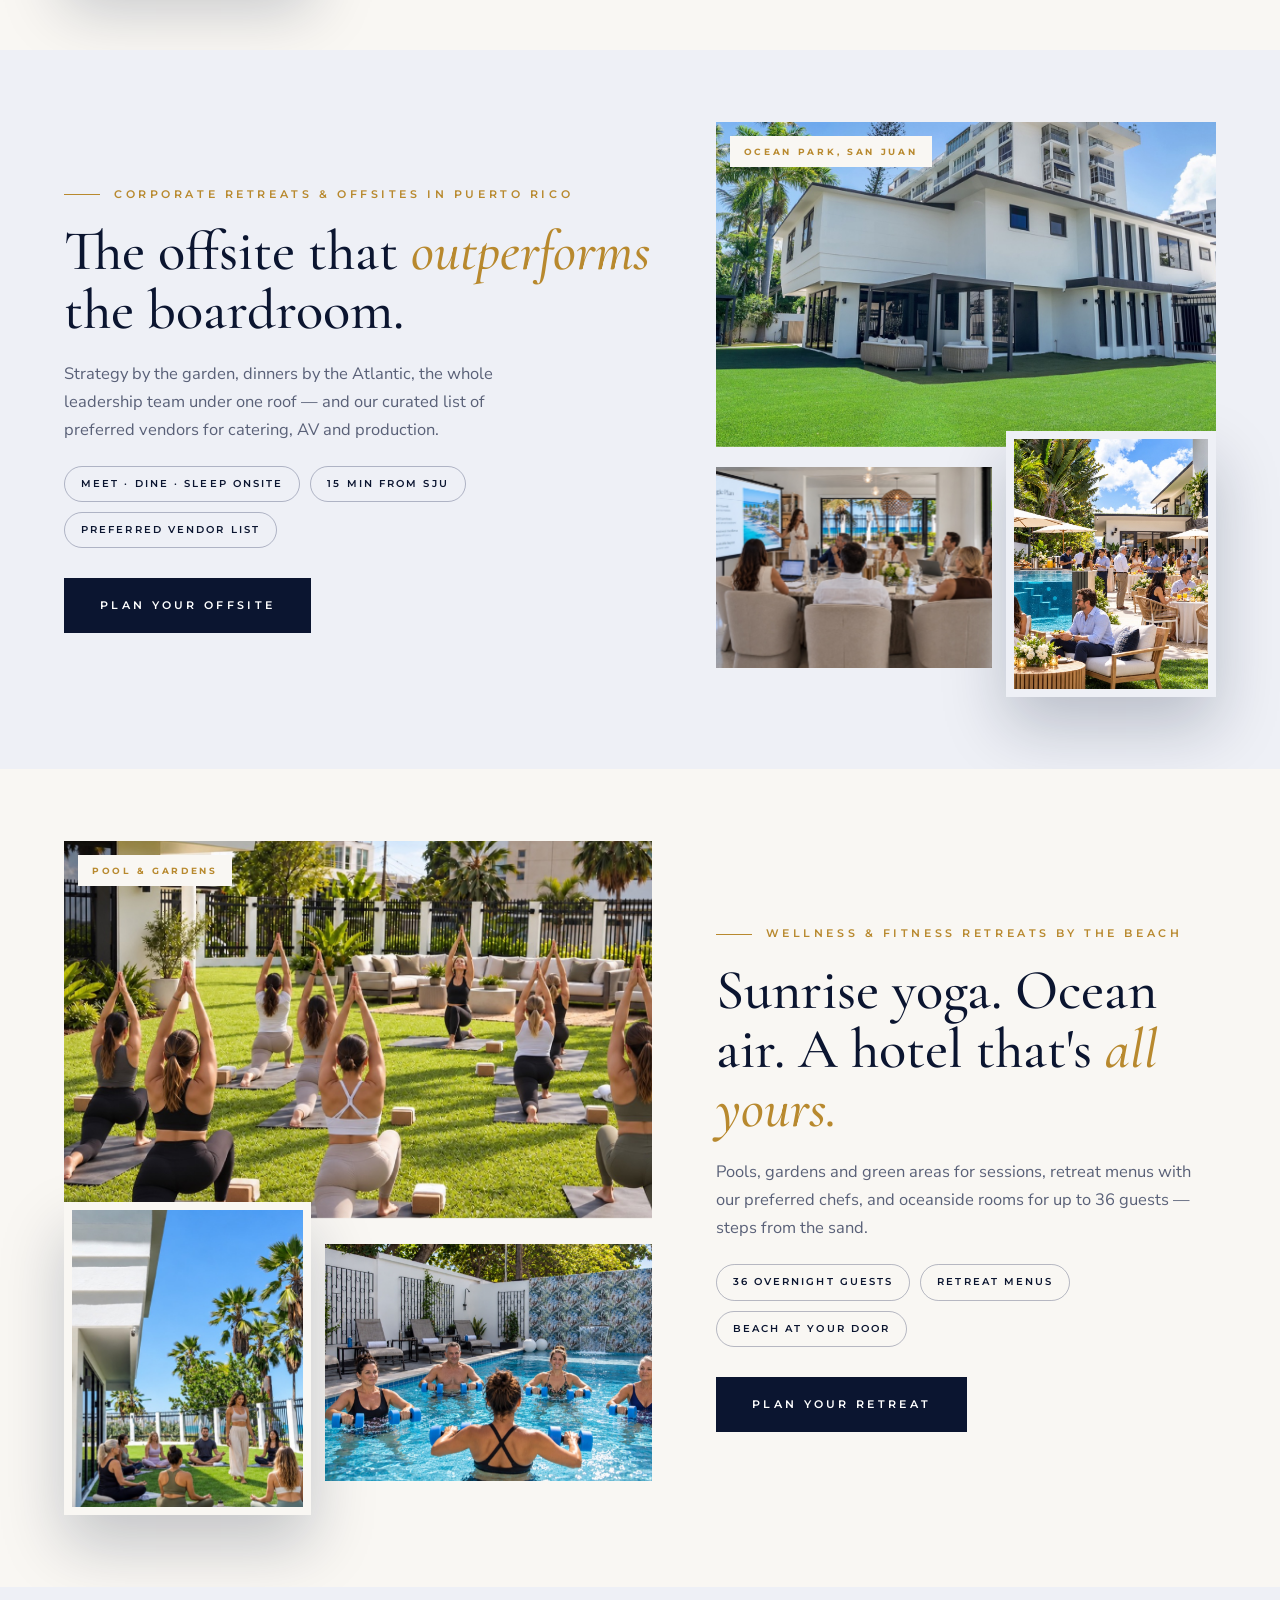
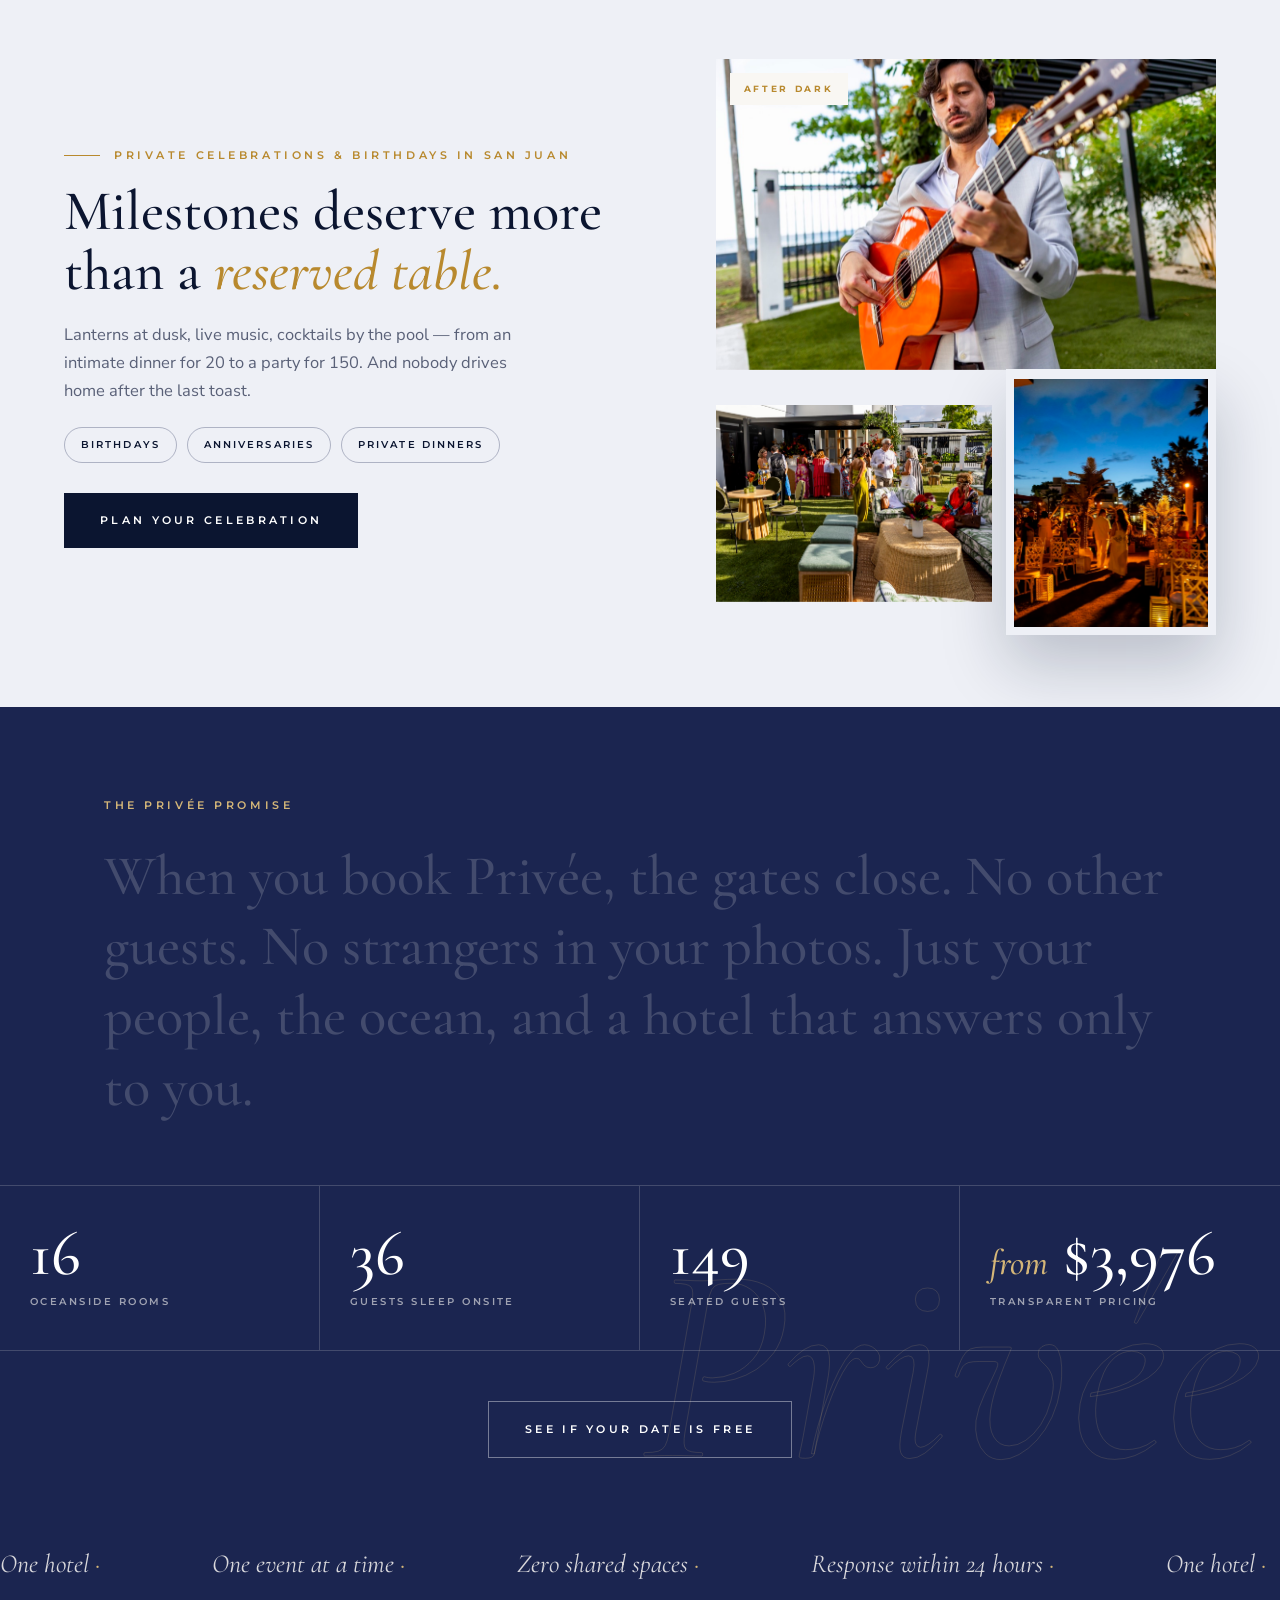
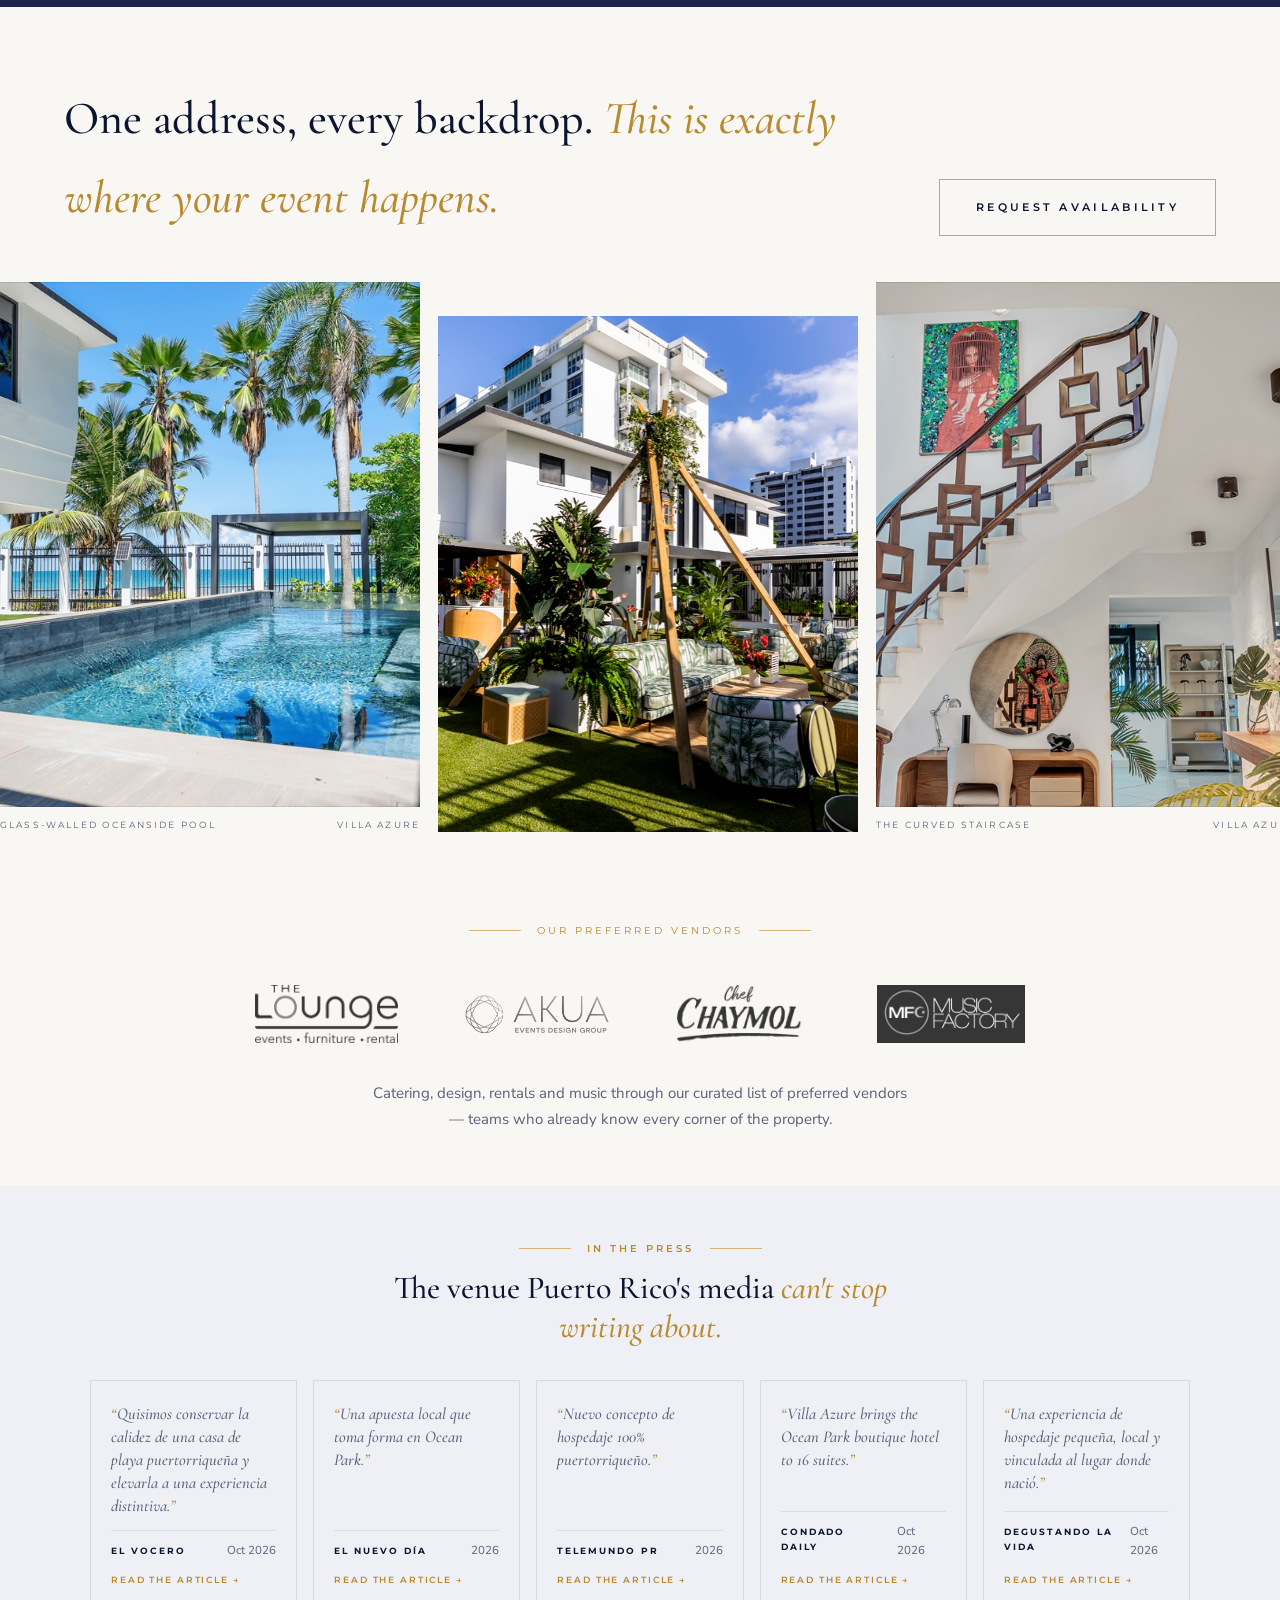
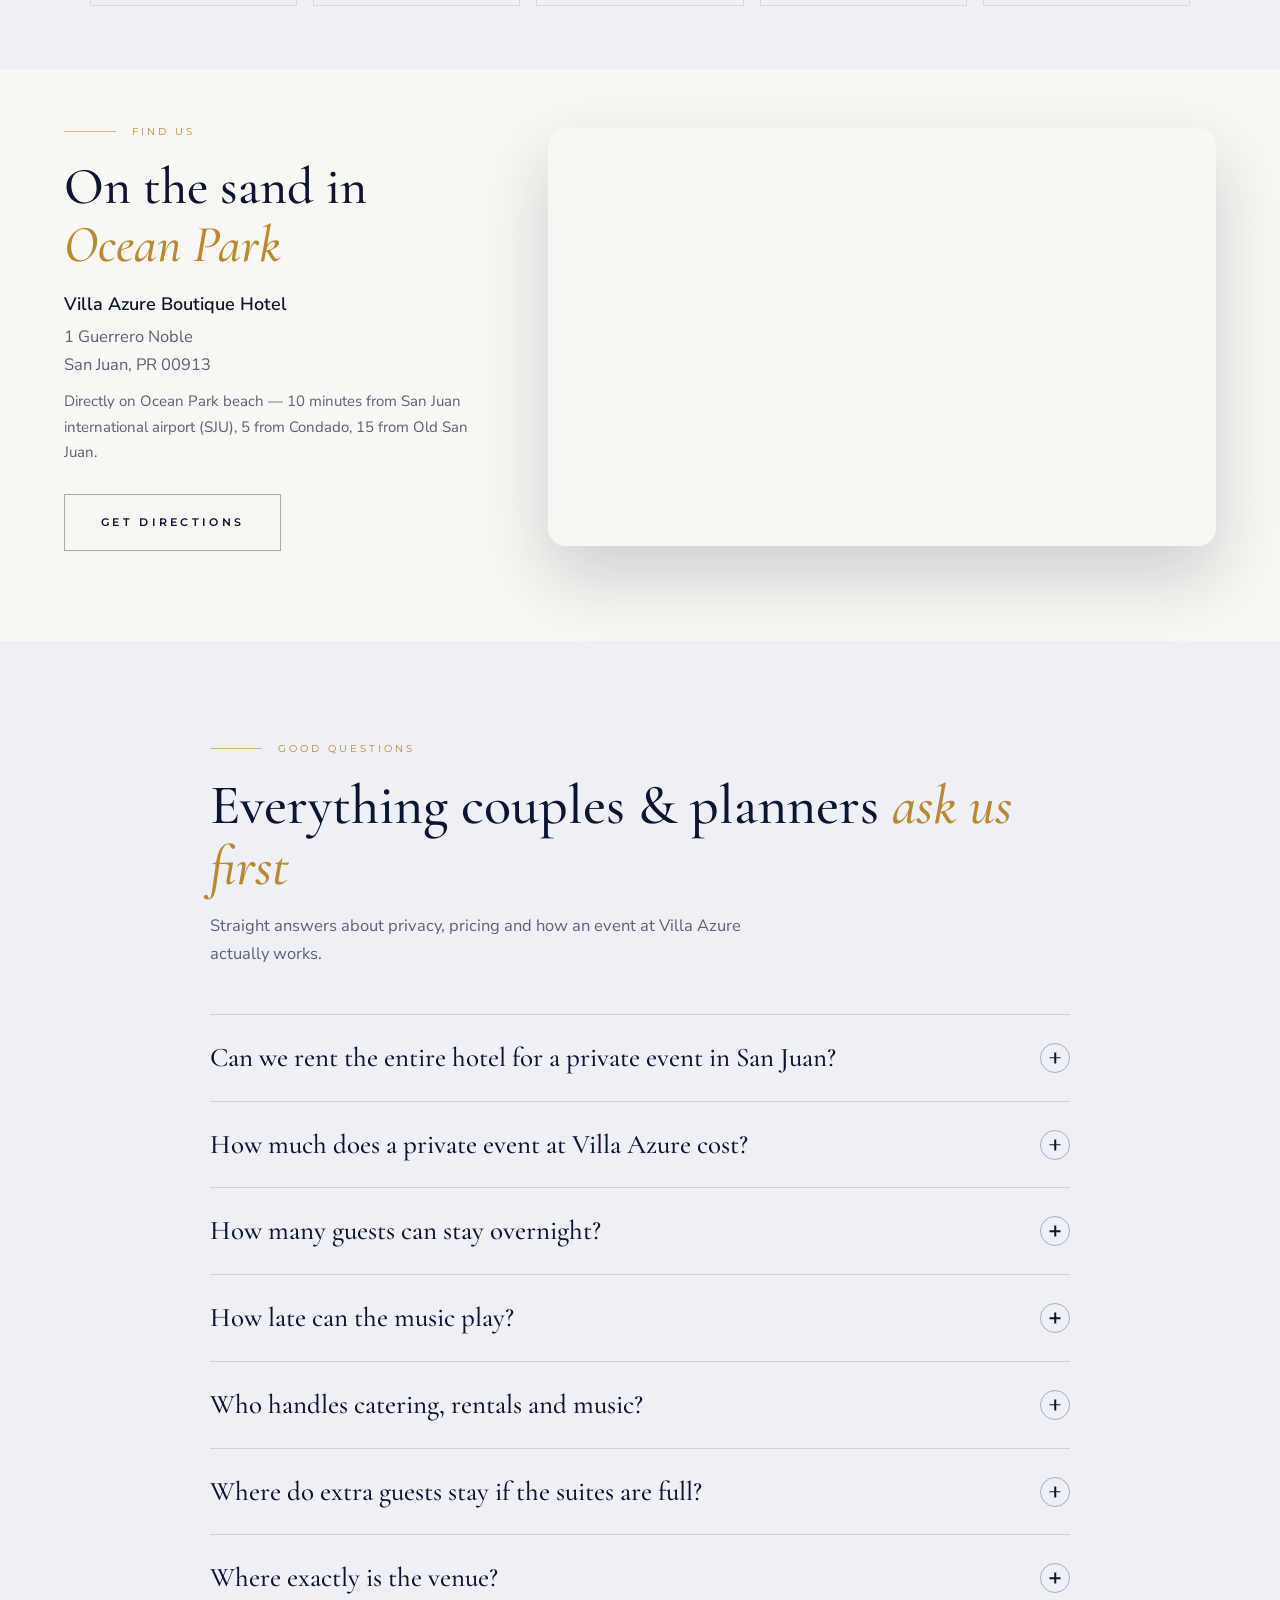
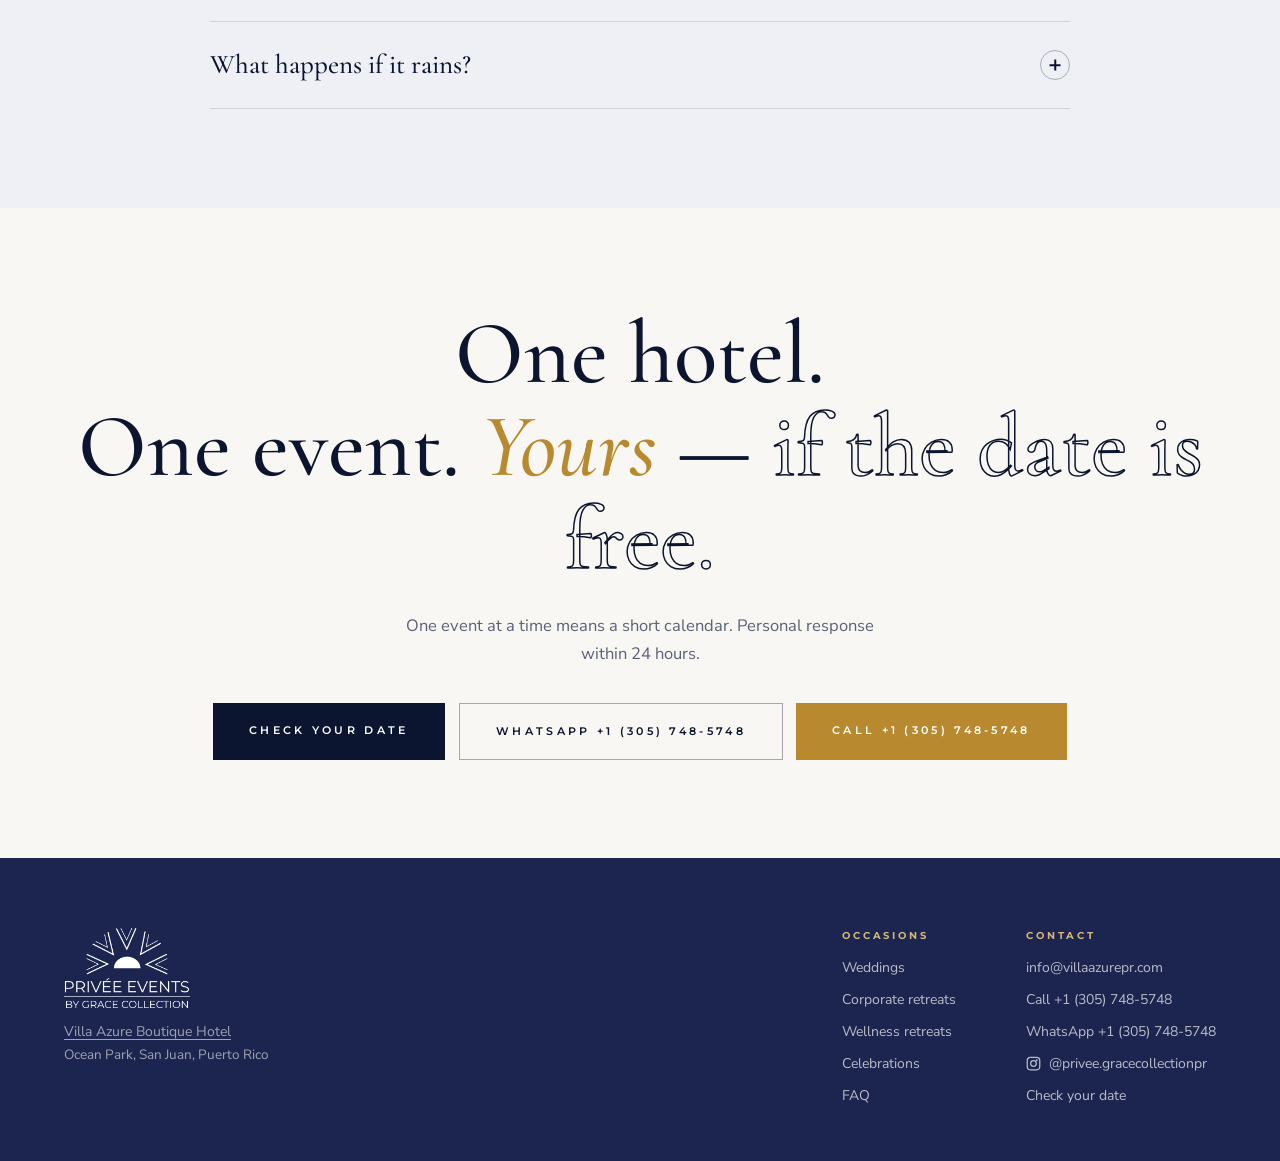
==== commit 02406919: "Meta Pixel (1125153193721222) en homepage, questionnaire y terms + evento Lead al enviar el cuestion" ====
--- a/index.html
+++ b/index.html
@@ -2,6 +2,30 @@
 <html lang="en">
 <head>
 <meta charset="utf-8"><meta name="viewport" content="width=device-width,initial-scale=1">
+<!-- Google Tag Manager -->
+<script>(function(w,d,s,l,i){w[l]=w[l]||[];w[l].push({'gtm.start':
+new Date().getTime(),event:'gtm.js'});var f=d.getElementsByTagName(s)[0],
+j=d.createElement(s),dl=l!='dataLayer'?'&l='+l:'';j.async=true;j.src=
+'https://www.googletagmanager.com/gtm.js?id='+i+dl;f.parentNode.insertBefore(j,f);
+})(window,document,'script','dataLayer','GTM-WXHNPFBX');</script>
+<!-- End Google Tag Manager -->
+<!-- Meta Pixel Code -->
+<script>
+!function(f,b,e,v,n,t,s)
+{if(f.fbq)return;n=f.fbq=function(){n.callMethod?
+n.callMethod.apply(n,arguments):n.queue.push(arguments)};
+if(!f._fbq)f._fbq=n;n.push=n;n.loaded=!0;n.version='2.0';
+n.queue=[];t=b.createElement(e);t.async=!0;
+t.src=v;s=b.getElementsByTagName(e)[0];
+s.parentNode.insertBefore(t,s)}(window, document,'script',
+'https://connect.facebook.net/en_US/fbevents.js');
+fbq('init', '1125153193721222');
+fbq('track', 'PageView');
+</script>
+<noscript><img height="1" width="1" style="display:none"
+src="https://www.facebook.com/tr?id=1125153193721222&ev=PageView&noscript=1"
+/></noscript>
+<!-- End Meta Pixel Code -->
 <title>Beachfront Wedding &amp; Event Venue in San Juan, Puerto Rico | Privée Events by Grace Collection</title>
 <meta name="description" content="Take over Villa Azure Boutique Hotel, a 16-room beachfront event venue in Ocean Park, San Juan, Puerto Rico — weddings, retreats and private celebrations. One event at a time.">
 <link rel="canonical" href="https://privee.gracecollectionpr.com/">
@@ -403,6 +427,10 @@
 </style>
 </head>
 <body>
+<!-- Google Tag Manager (noscript) -->
+<noscript><iframe src="https://www.googletagmanager.com/ns.html?id=GTM-WXHNPFBX"
+height="0" width="0" style="display:none;visibility:hidden"></iframe></noscript>
+<!-- End Google Tag Manager (noscript) -->
 
 <div id="prog"></div>
 <header id="hd">
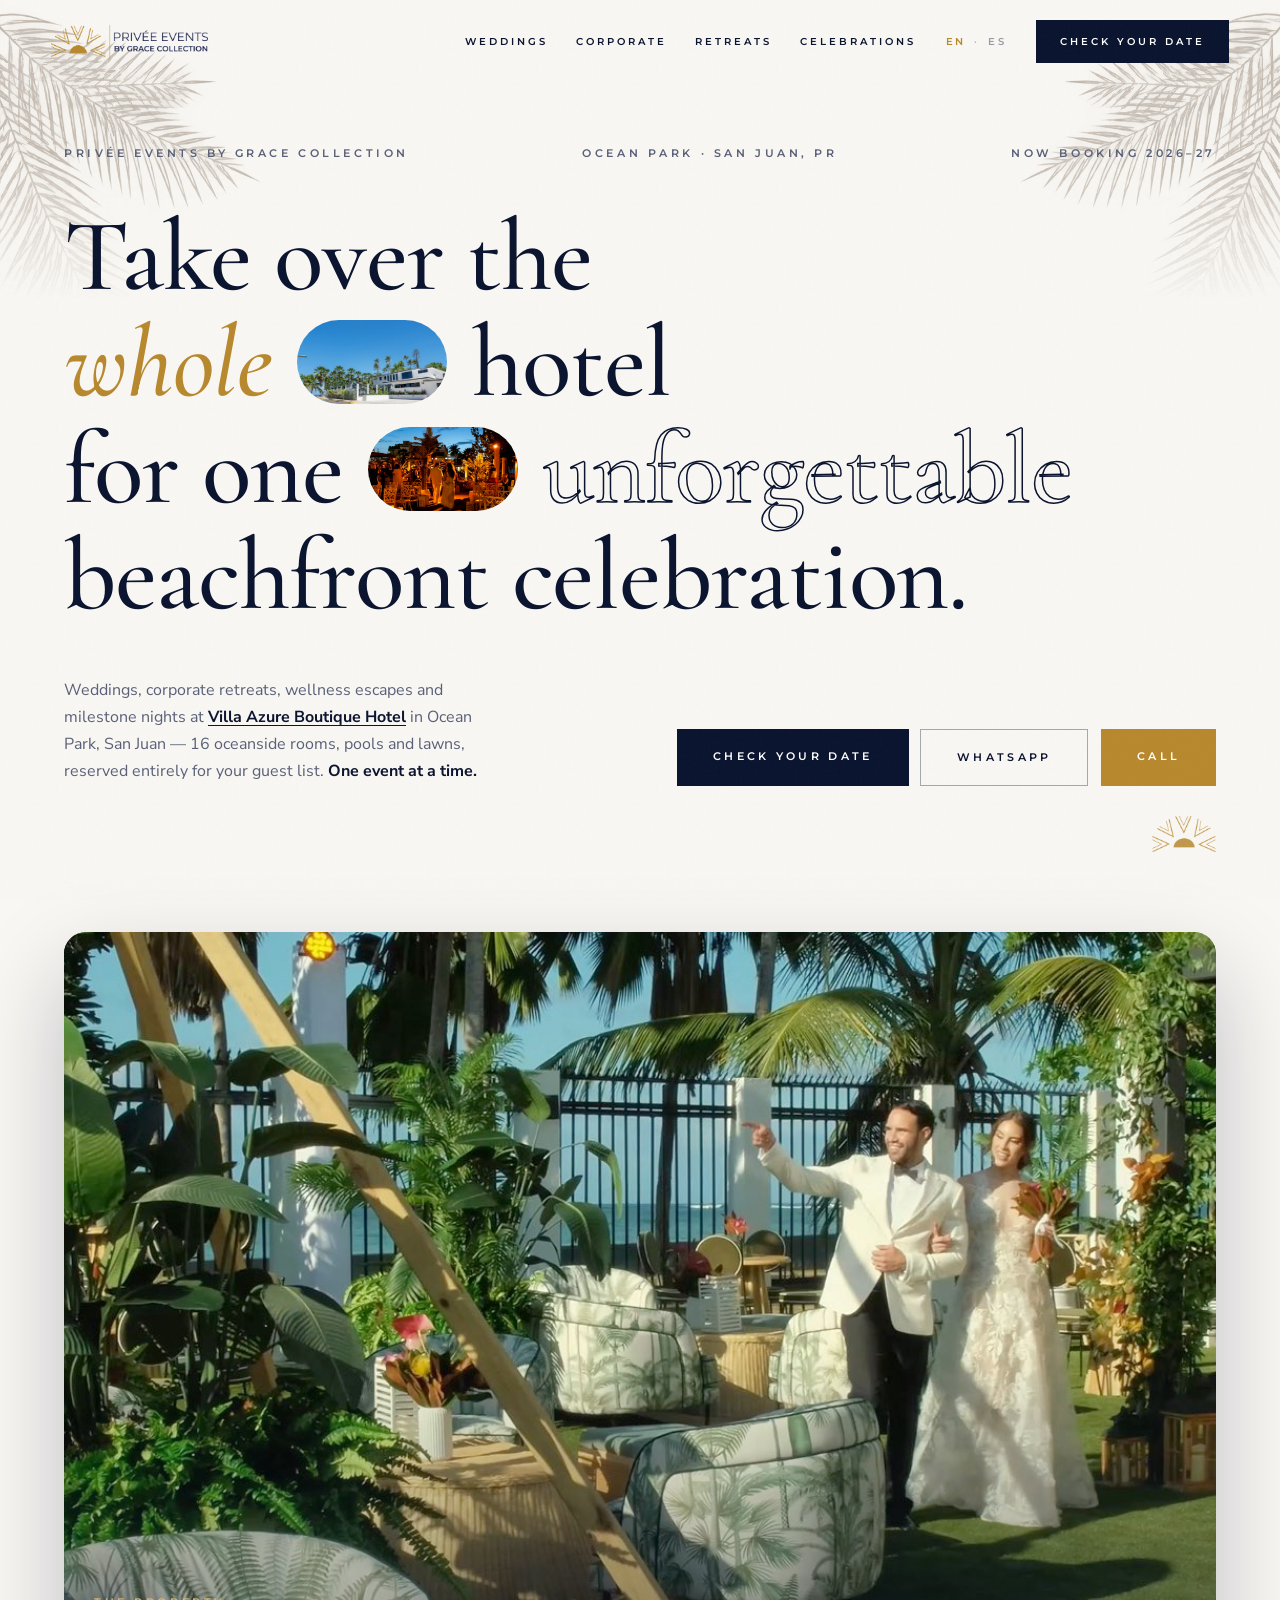
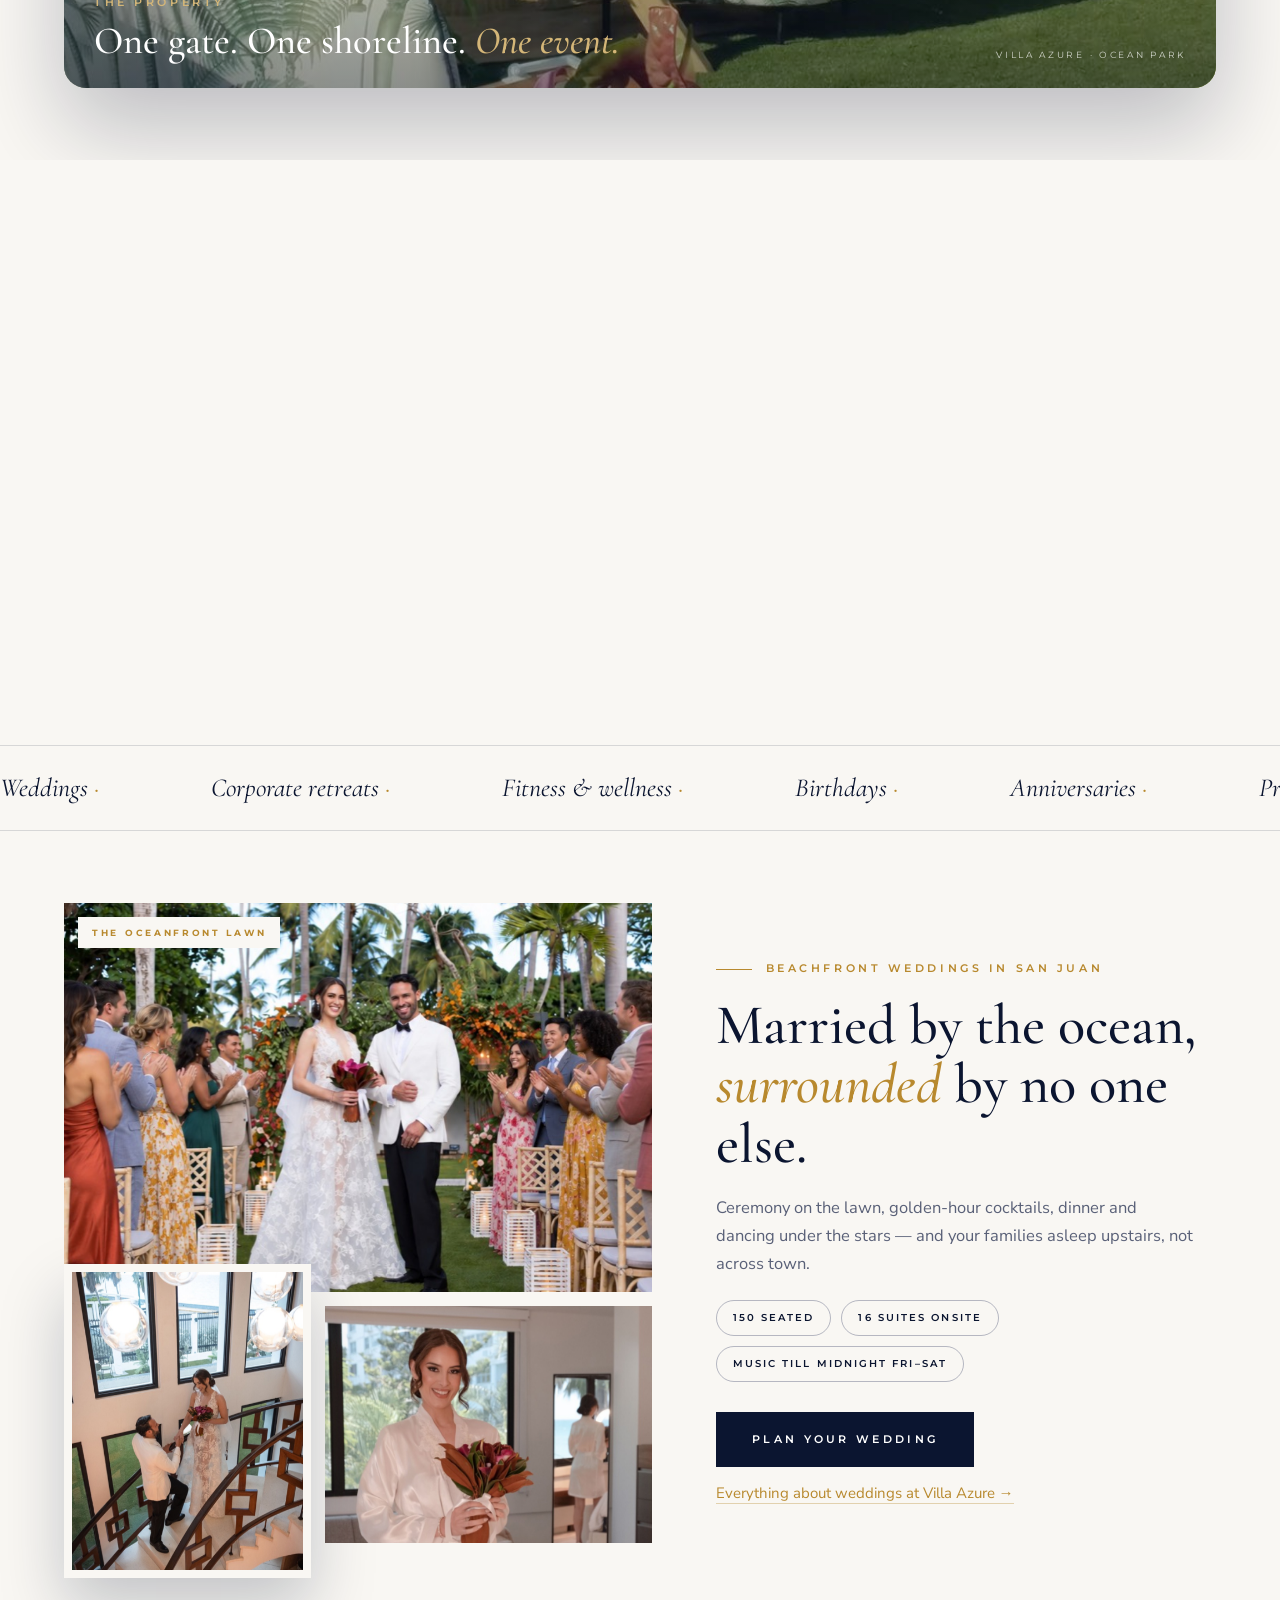
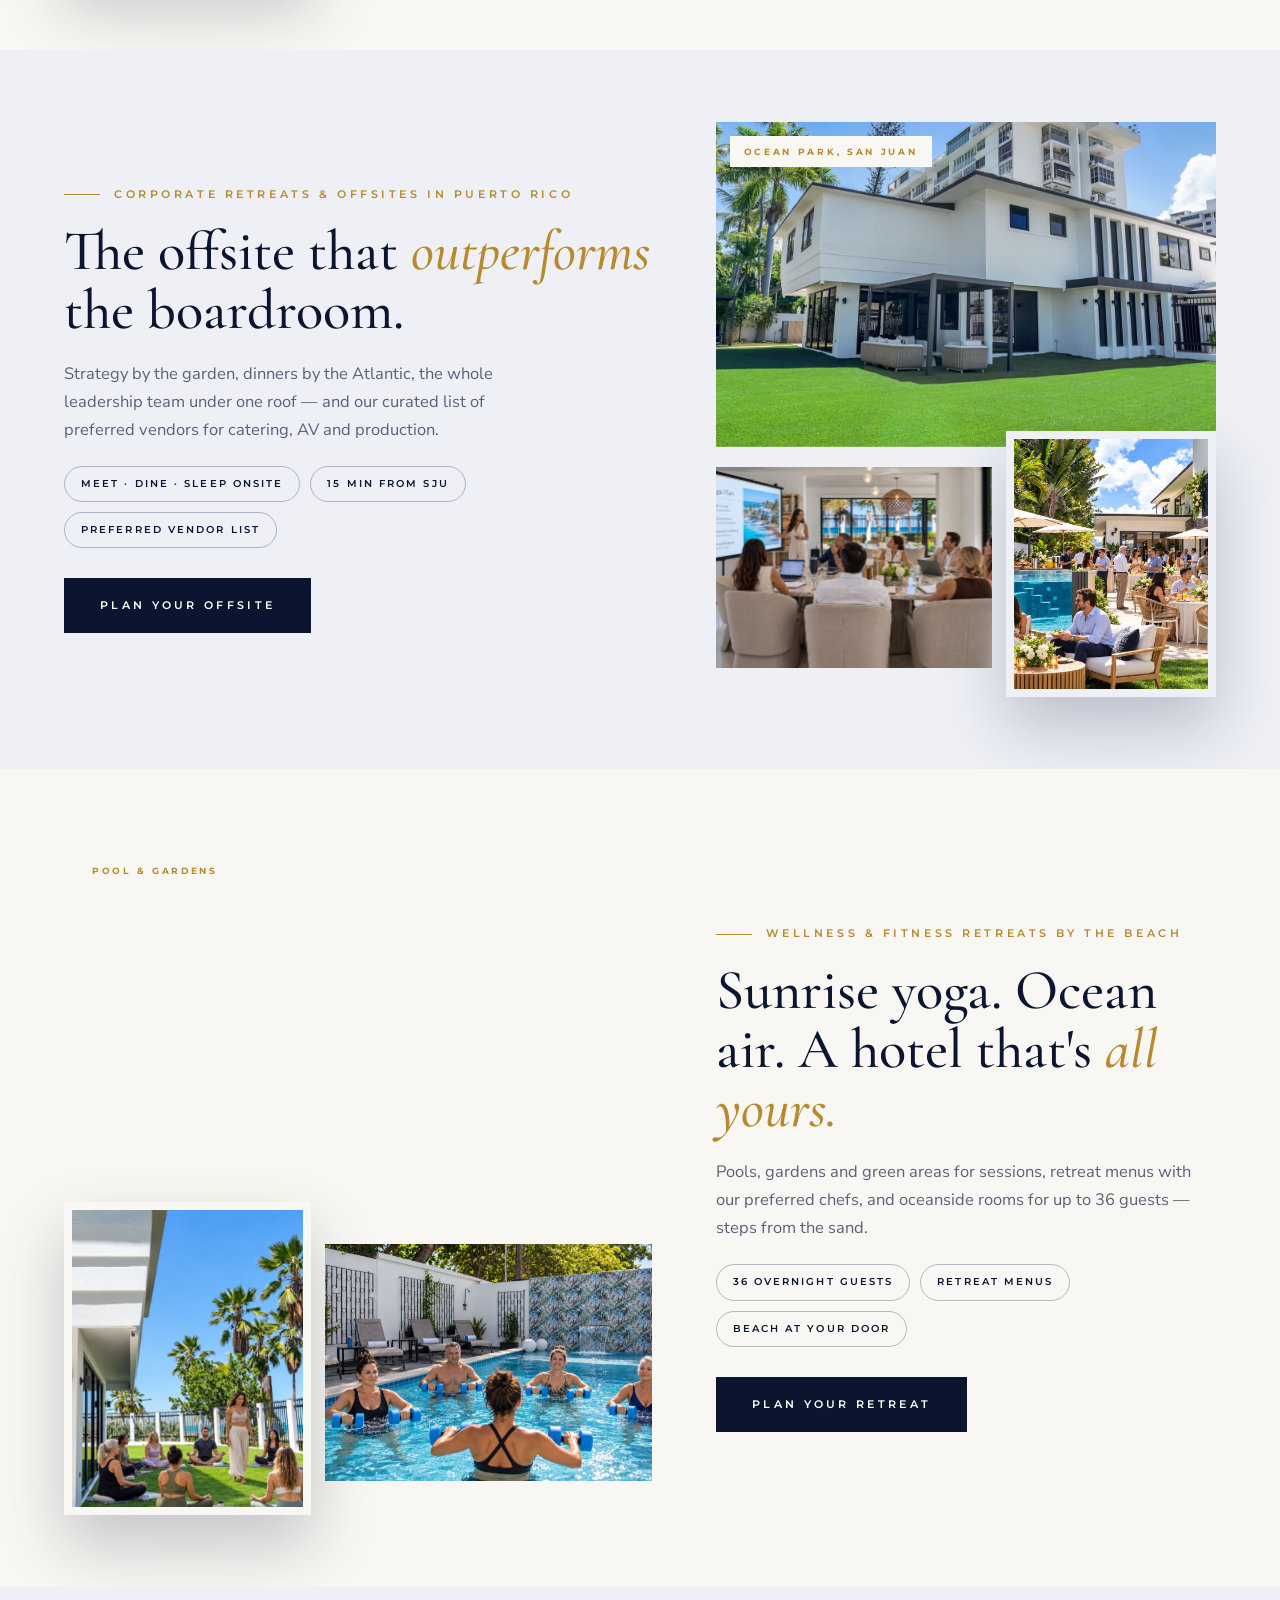
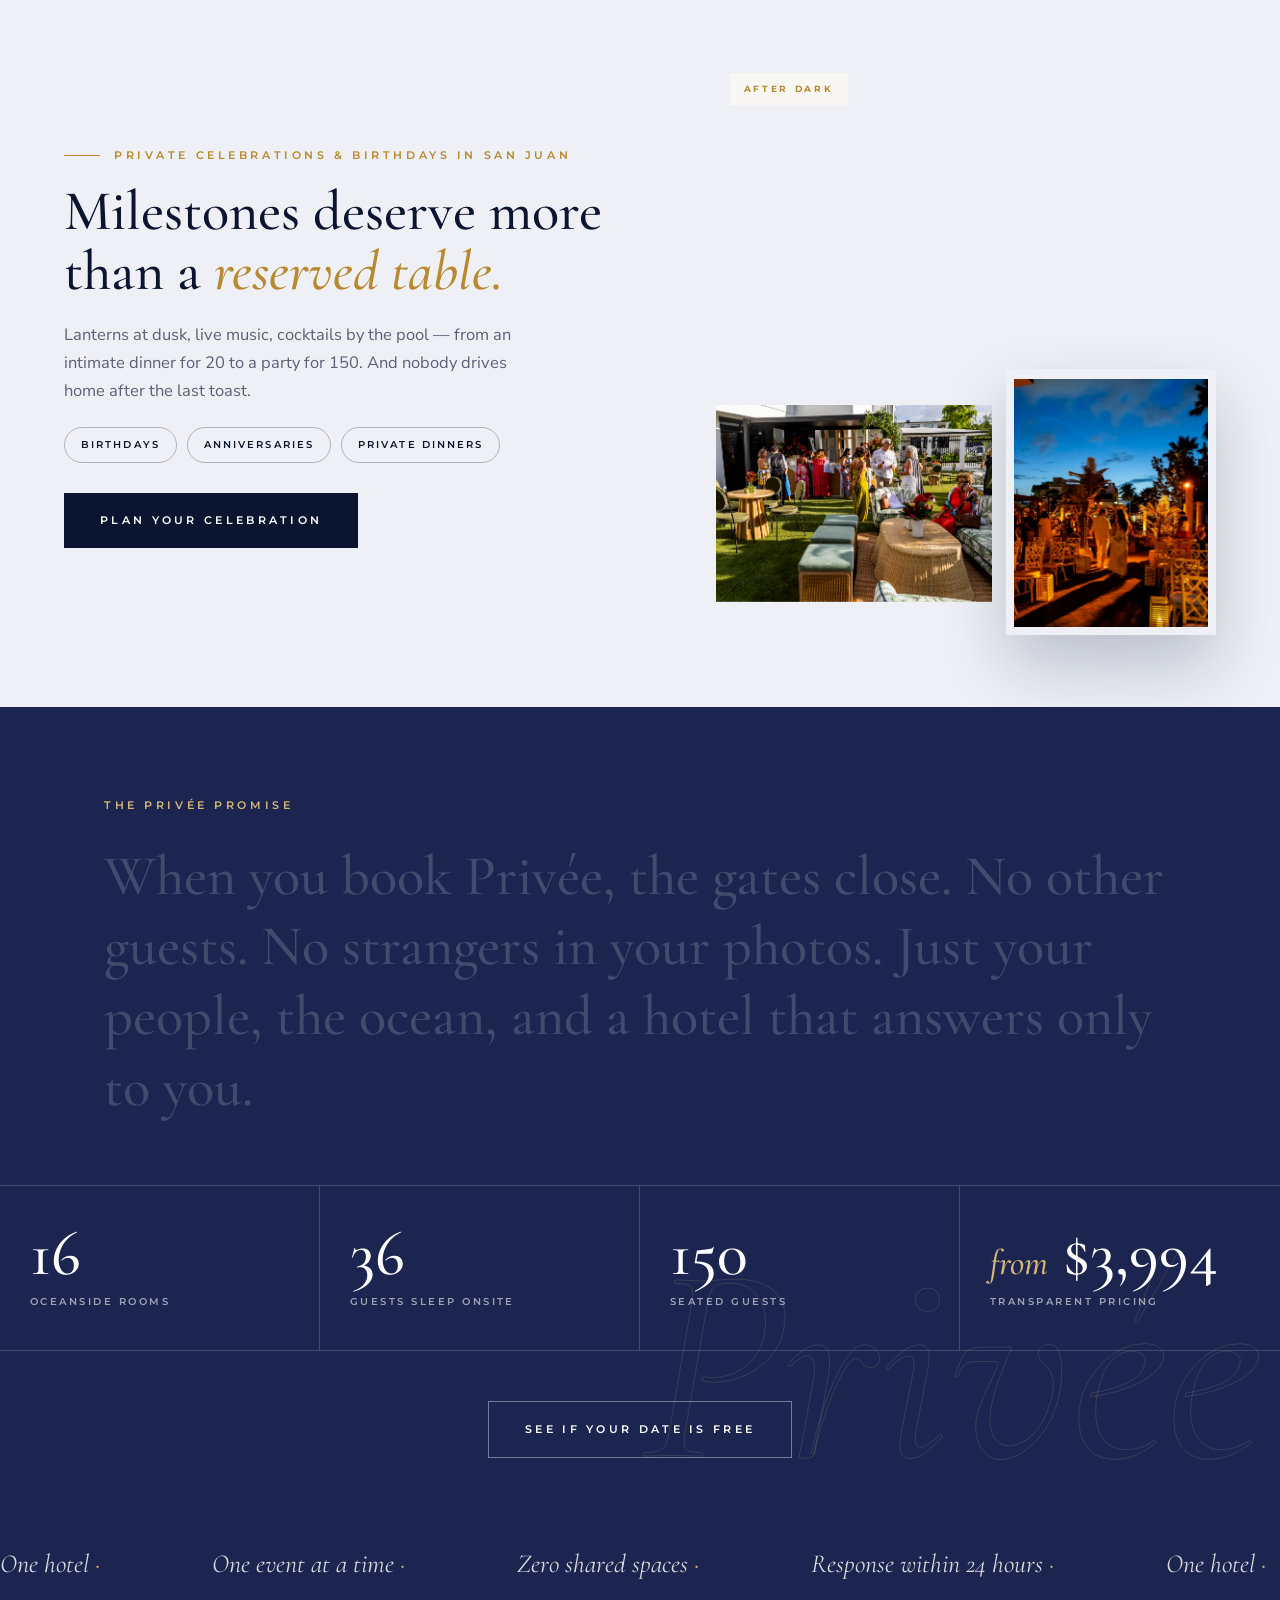
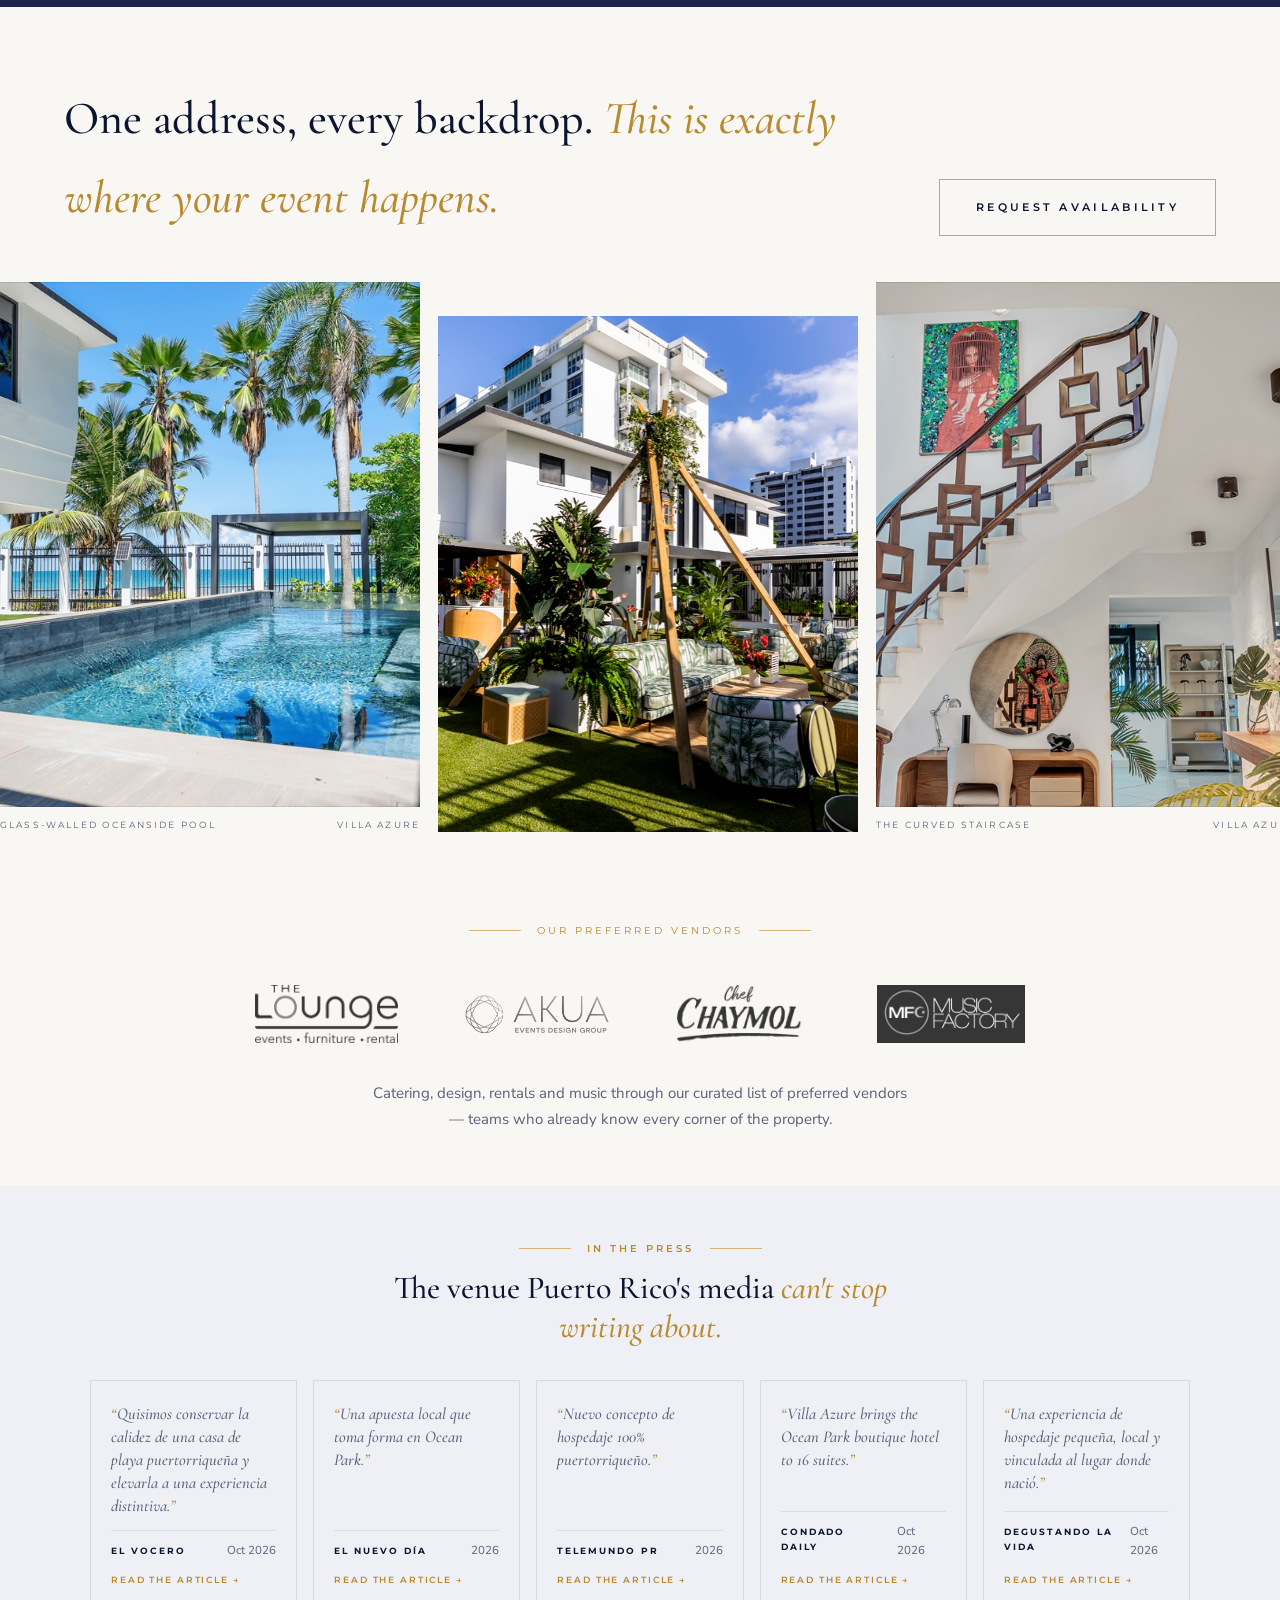
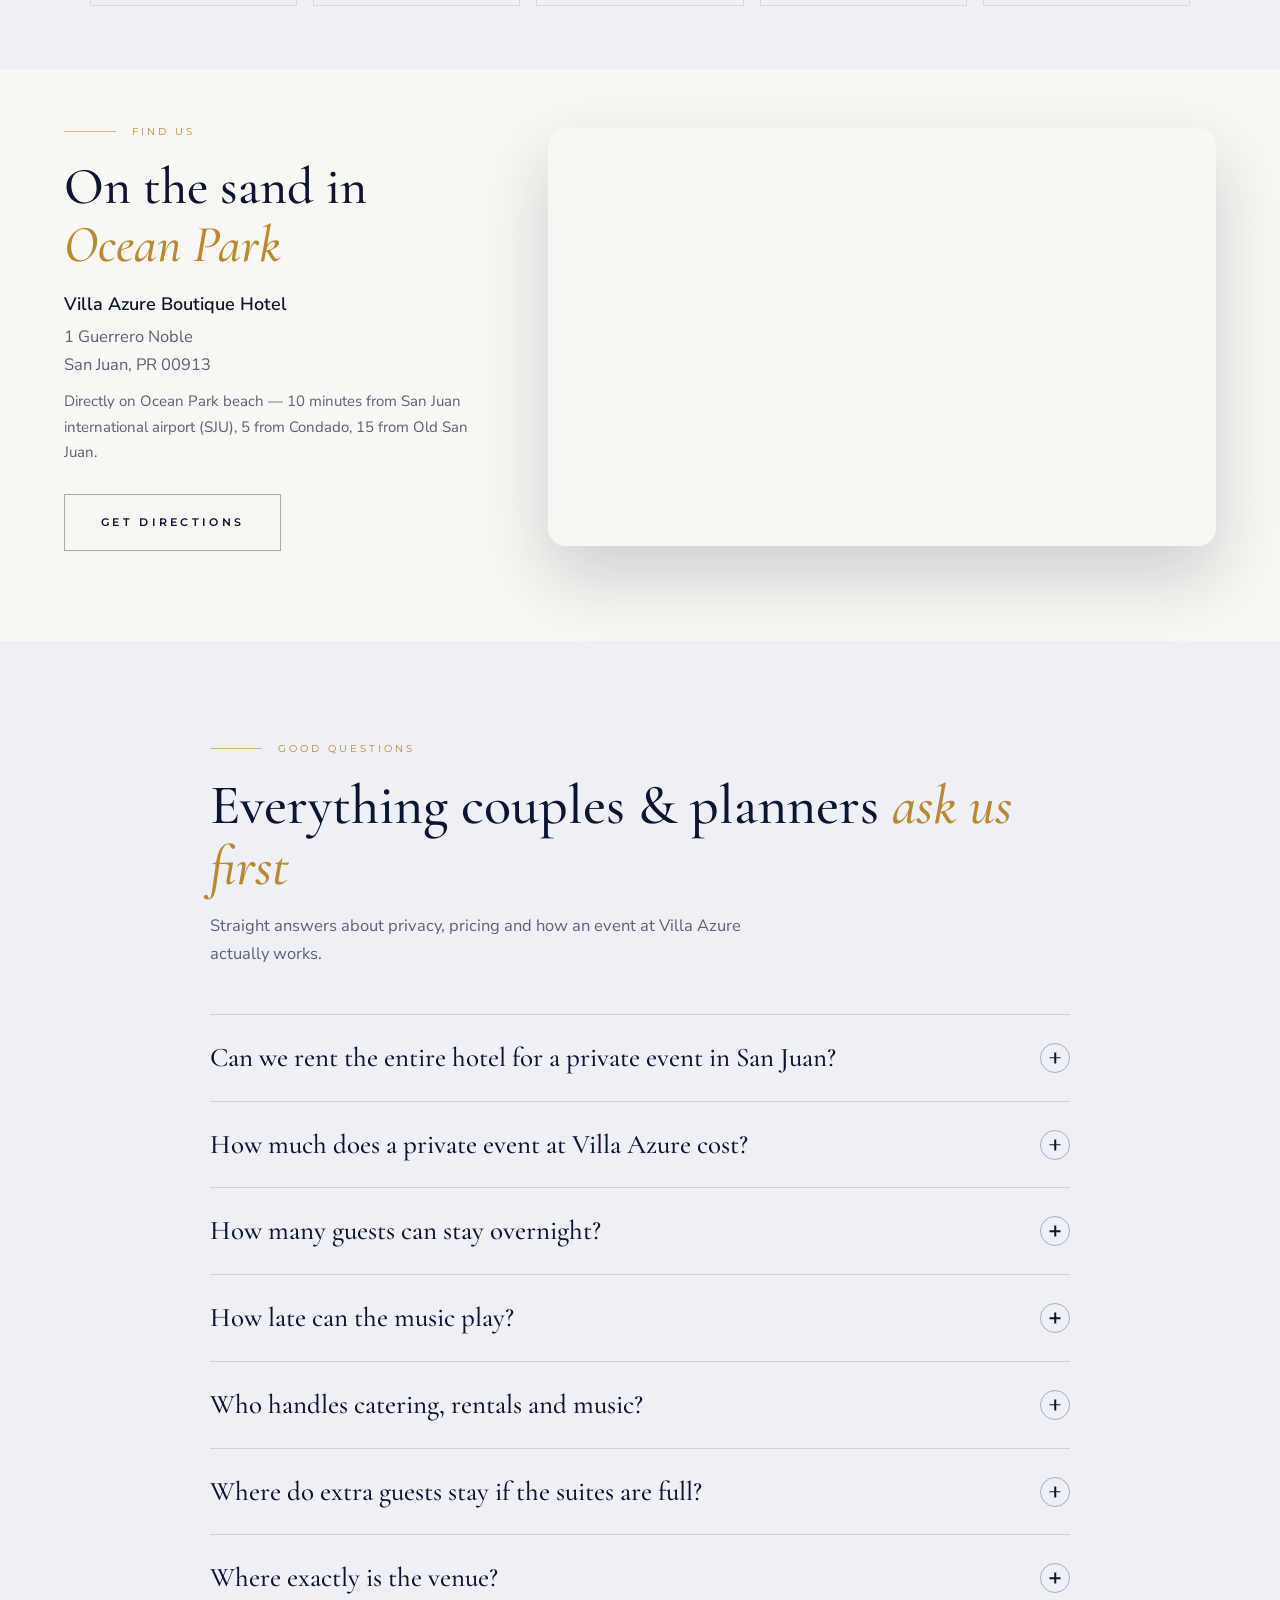
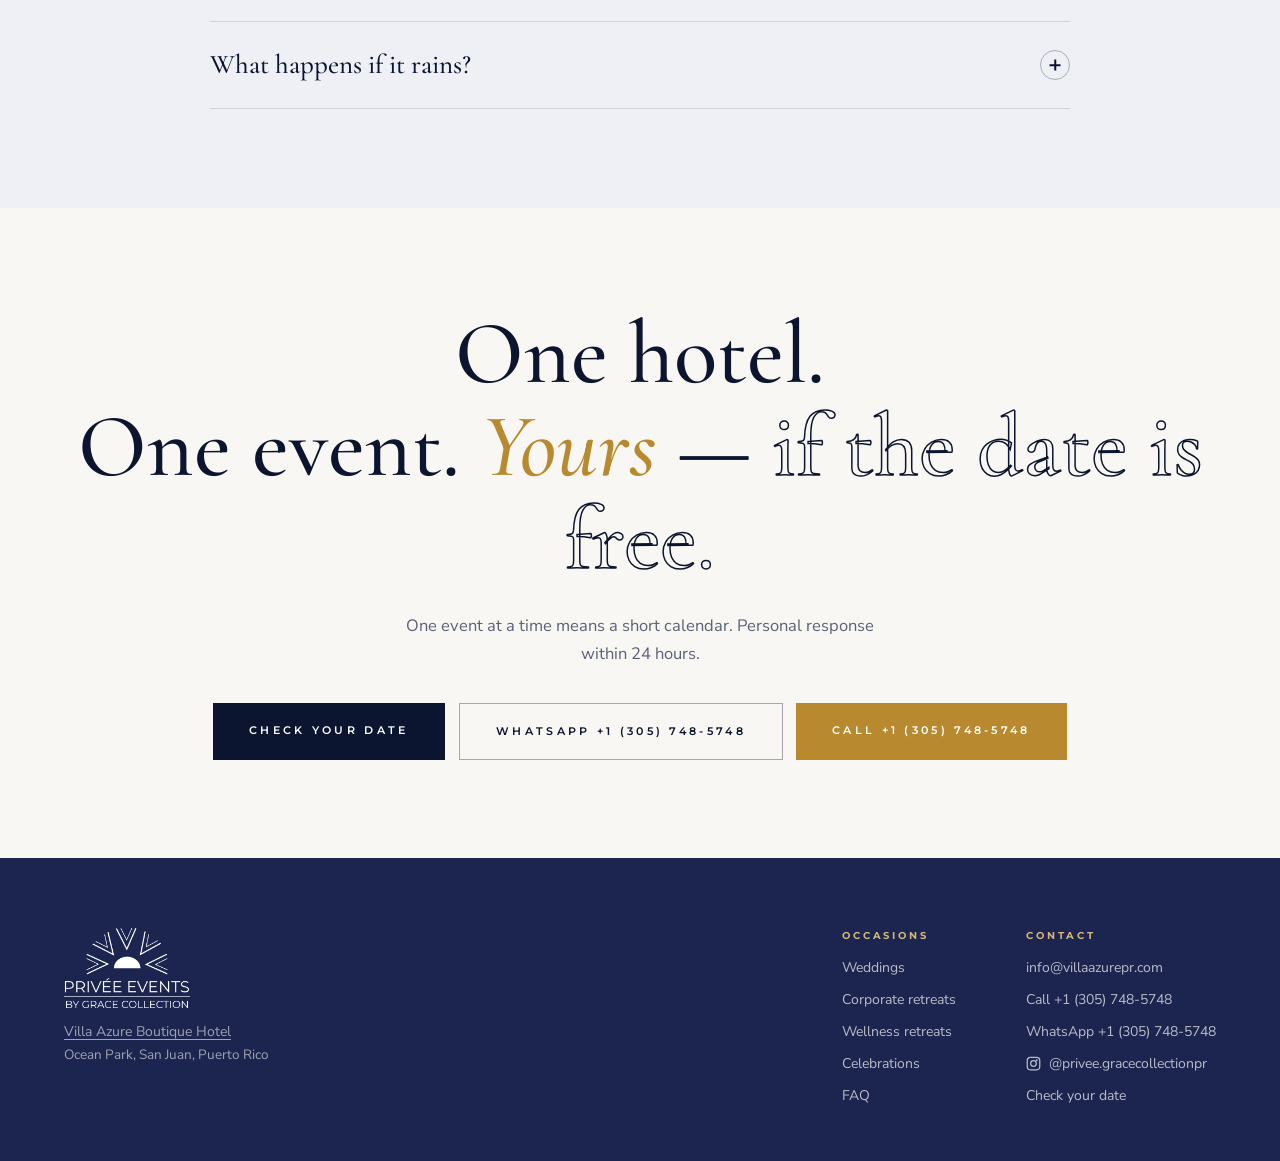
==== commit be3b5468: "Landing de bodas: /weddings (EN) + /es/bodas (ES) con hreflang Muestra A elegida por Tina (editorial" ====
--- a/index.html
+++ b/index.html
@@ -424,6 +424,9 @@
   .statement .w{color:#fff}
   .rail{animation:drift 75s linear infinite!important}
 }
+.sublink{margin-top:14px;font-size:15px}
+.sublink a{color:var(--bronze);text-decoration:none;border-bottom:1px solid rgba(184,137,46,.35)}
+.sublink a:hover{color:var(--navy);border-color:var(--navy)}
 </style>
 </head>
 <body>
@@ -521,6 +524,7 @@
       <p data-t="w.p">Ceremony on the lawn, golden-hour cocktails, dinner and dancing under the stars — and your families asleep upstairs, not across town.</p>
       <div class="tags"><span data-t="w.t1">150 seated</span><span data-t="w.t2">16 suites onsite</span><span data-t="w.t3">Music till midnight Fri–Sat</span></div>
       <a class="btn btn-gold" href="/questionnaire" data-t="w.btn">Plan your wedding</a>
+      <p class="sublink" data-t="w.more"><a href="/weddings">Everything about weddings at Villa Azure →</a></p>
     </div>
   </div>
 </section>
@@ -783,7 +787,7 @@
   'cin.caps':'La propiedad','cin.h3':'Un portón. Una orilla. <em>Un solo evento.</em>',
   'marq.1':'<span>Bodas <i>·</i></span><span>Retiros corporativos <i>·</i></span><span>Fitness y bienestar <i>·</i></span><span>Cumpleaños <i>·</i></span><span>Aniversarios <i>·</i></span><span>Cenas privadas <i>·</i></span><span>Bodas <i>·</i></span><span>Retiros corporativos <i>·</i></span><span>Fitness y bienestar <i>·</i></span><span>Cumpleaños <i>·</i></span><span>Aniversarios <i>·</i></span><span>Cenas privadas <i>·</i></span>',
   'marq.2':'<span>Un solo hotel <i>·</i></span><span>Un evento a la vez <i>·</i></span><span>Cero espacios compartidos <i>·</i></span><span>Respuesta en 24 horas <i>·</i></span><span>Un solo hotel <i>·</i></span><span>Un evento a la vez <i>·</i></span><span>Cero espacios compartidos <i>·</i></span><span>Respuesta en 24 horas <i>·</i></span>',
-  'w.lbl':'El jardín frente al mar','w.k':'Bodas frente al mar en San Juan','w.d':'Casados junto al mar, <em>rodeados</em> solo de los suyos.','w.p':'La ceremonia en el jardín, cócteles a la hora dorada, cena y baile bajo las estrellas — y sus familias durmiendo arriba, no al otro lado de la ciudad.','w.t1':'150 sentados','w.t2':'16 suites en la propiedad','w.t3':'Música hasta medianoche vie–sáb','w.btn':'Planifica tu boda',
+  'w.lbl':'El jardín frente al mar','w.k':'Bodas frente al mar en San Juan','w.d':'Casados junto al mar, <em>rodeados</em> solo de los suyos.','w.p':'La ceremonia en el jardín, cócteles a la hora dorada, cena y baile bajo las estrellas — y sus familias durmiendo arriba, no al otro lado de la ciudad.','w.t1':'150 sentados','w.t2':'16 suites en la propiedad','w.t3':'Música hasta medianoche vie–sáb','w.btn':'Planifica tu boda','w.more':'<a href="/es/bodas">Todo sobre bodas en Villa Azure →</a>',
   'c.k':'Retiros corporativos y offsites en Puerto Rico','c.d':'El offsite que <em>supera</em> a la sala de juntas.','c.p':'Estrategia junto al jardín, cenas frente al Atlántico, todo el equipo directivo bajo un mismo techo — y nuestra lista curada de proveedores preferidos para catering, AV y producción.','c.t1':'Reunión · cena · estadía en un solo lugar','c.t2':'A 15 min de SJU','c.t3':'Lista de proveedores preferidos','c.btn':'Planifica tu offsite',
   'r.lbl':'Piscina y jardines','r.k':'Retiros de bienestar y fitness junto a la playa','r.d':'Yoga al amanecer. Aire de mar. Un hotel <em>todo tuyo.</em>','r.p':'Piscinas, jardines y áreas verdes para las sesiones, menús de retiro con nuestros chefs preferidos y habitaciones frente al mar para hasta 36 huéspedes — a pasos de la arena.','r.t1':'36 huéspedes hospedados','r.t2':'Menús de retiro','r.t3':'La playa en tu puerta','r.btn':'Planifica tu retiro',
   'cel.lbl':'Al caer la noche','cel.k':'Celebraciones privadas y cumpleaños en San Juan','cel.d':'Los grandes momentos merecen más que una <em>mesa reservada.</em>','cel.p':'Faroles al atardecer, música en vivo, cócteles junto a la piscina — desde una cena íntima para 20 hasta una fiesta para 150. Y nadie maneja a casa después del último brindis.','cel.t1':'Cumpleaños','cel.t2':'Aniversarios','cel.t3':'Cenas privadas','cel.btn':'Planifica tu celebración',
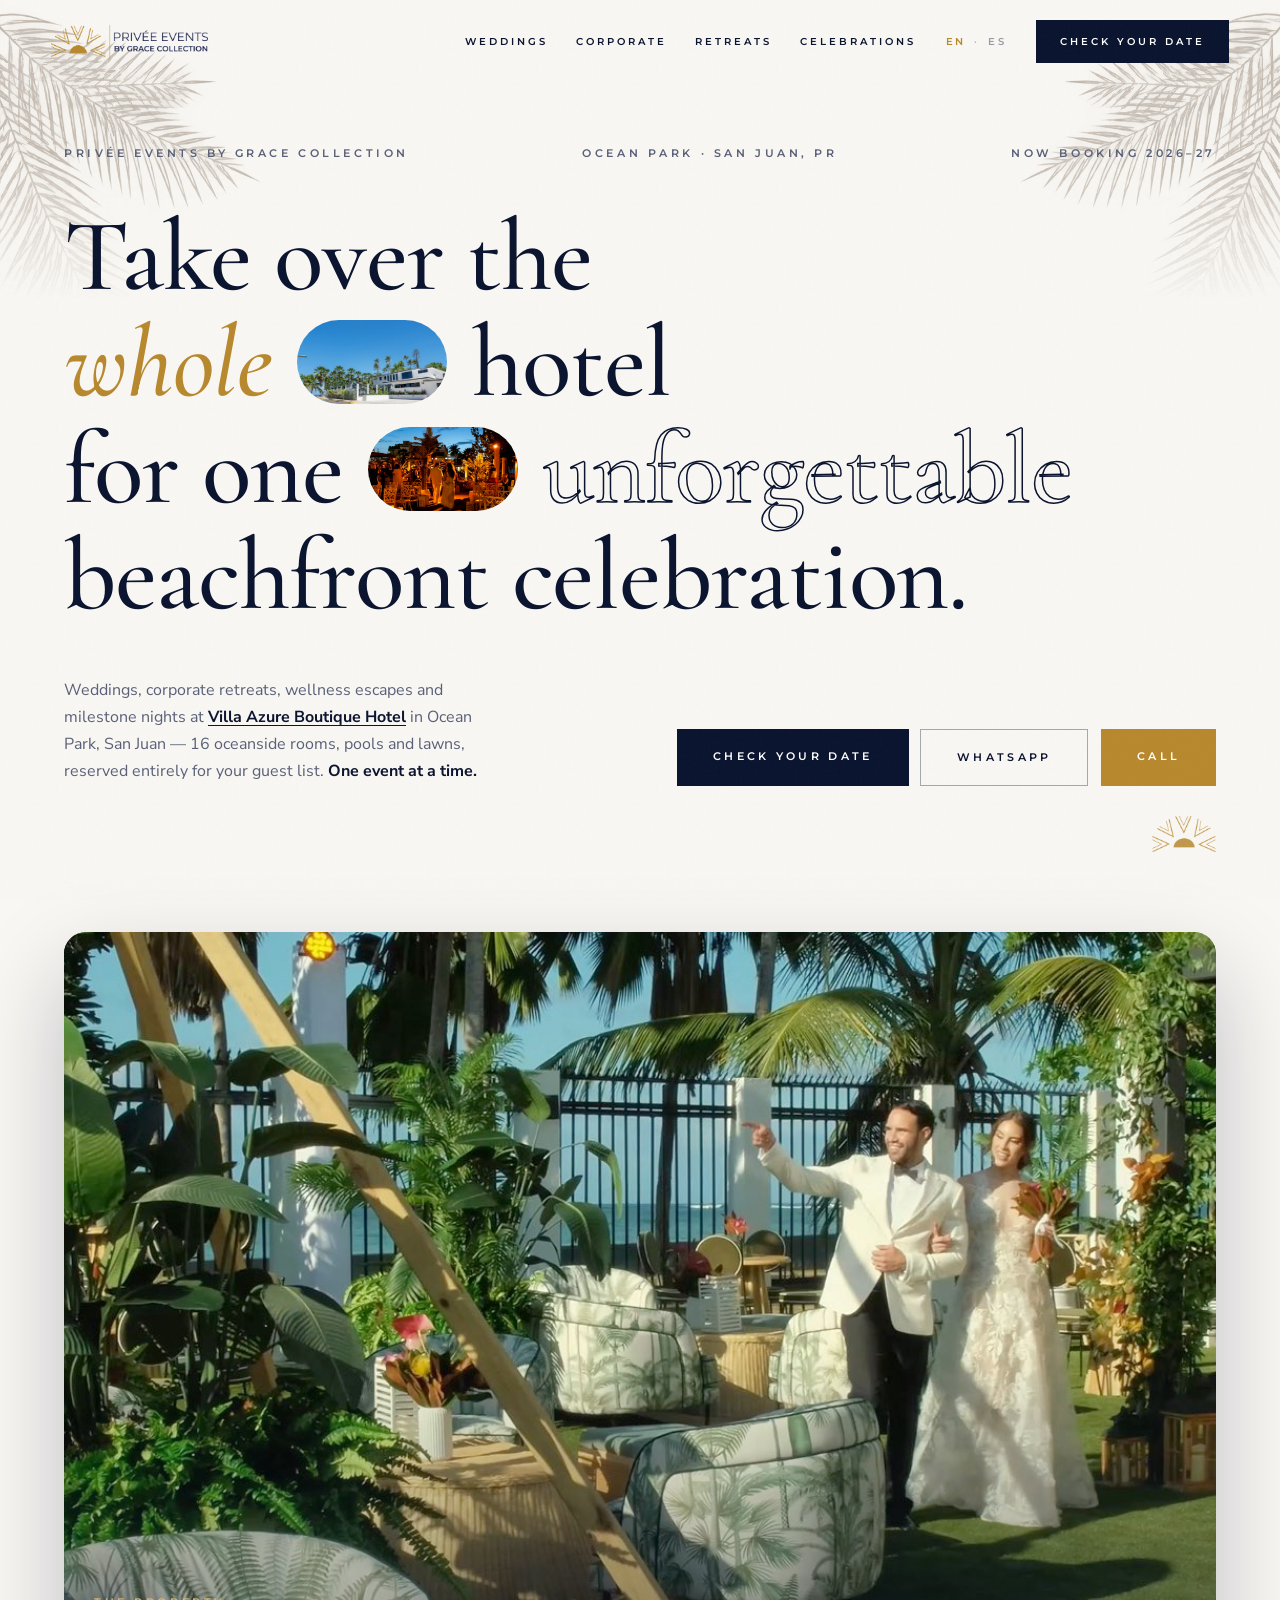
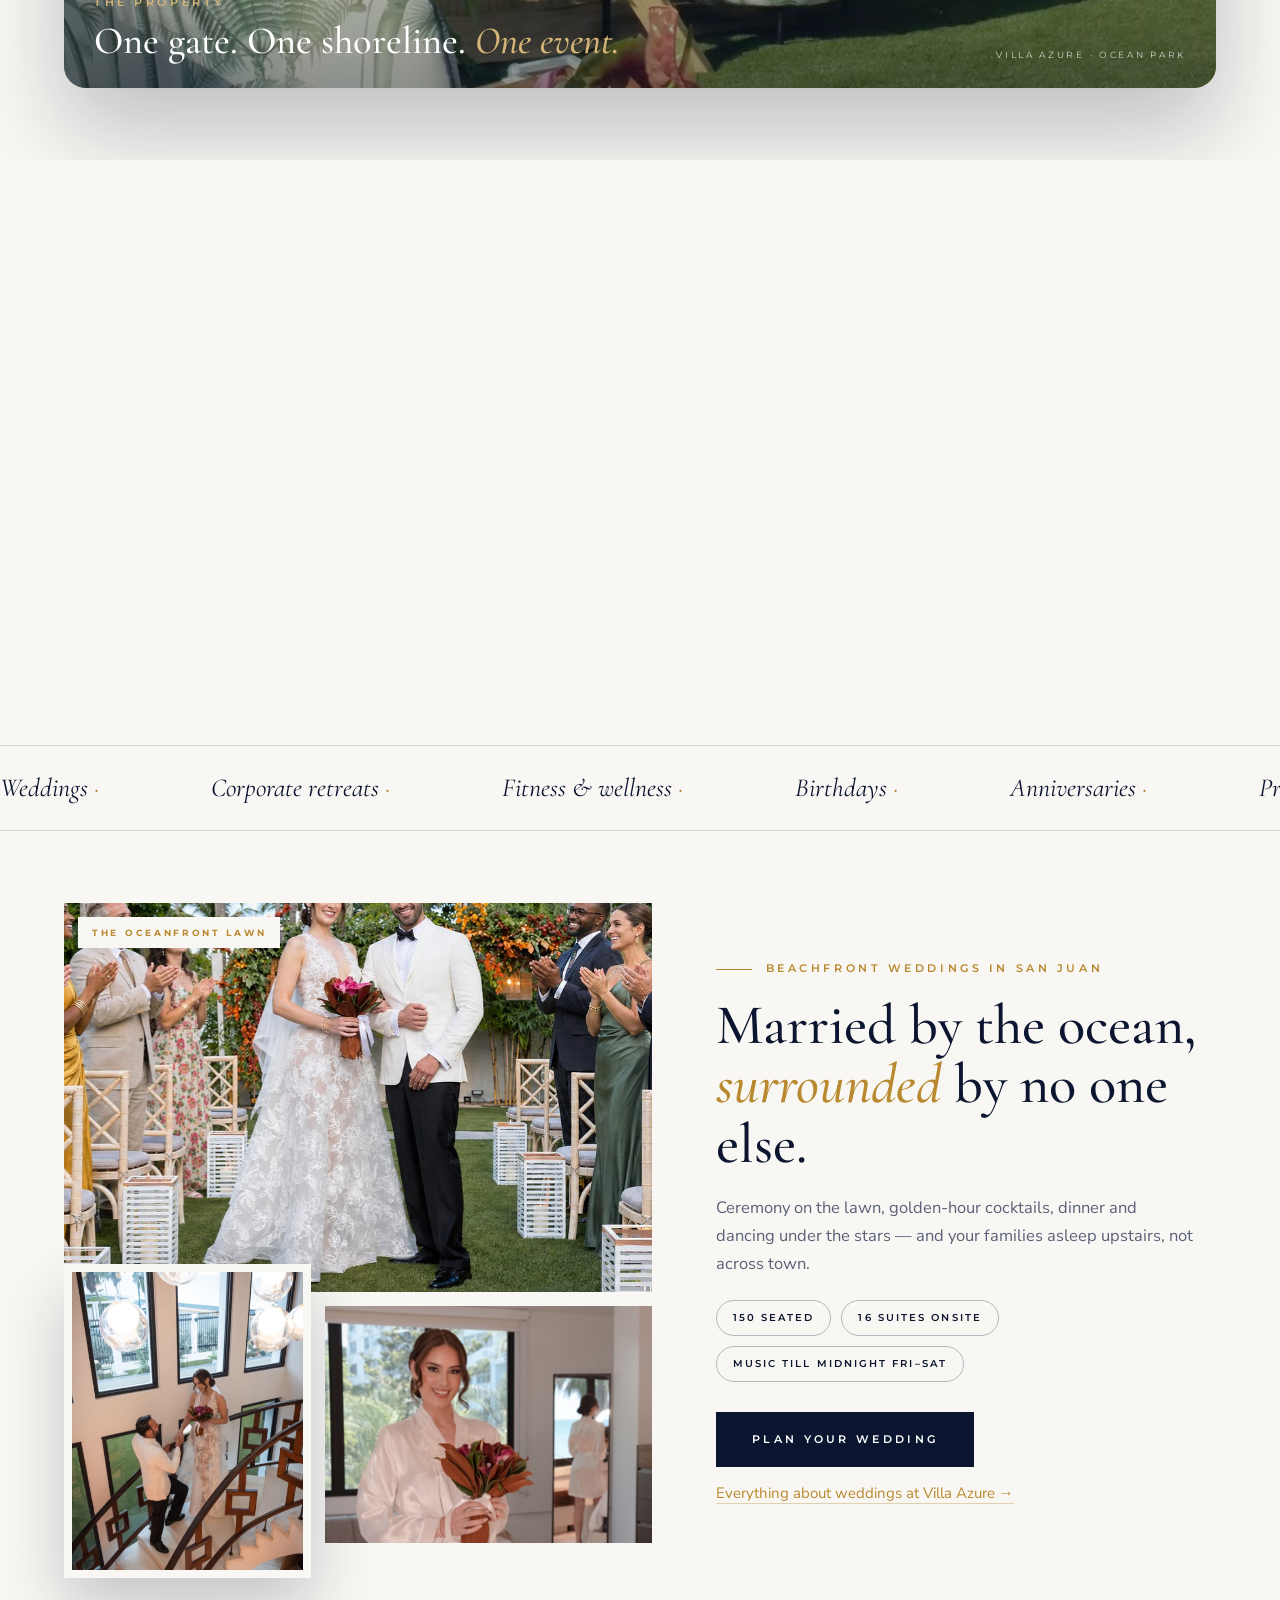
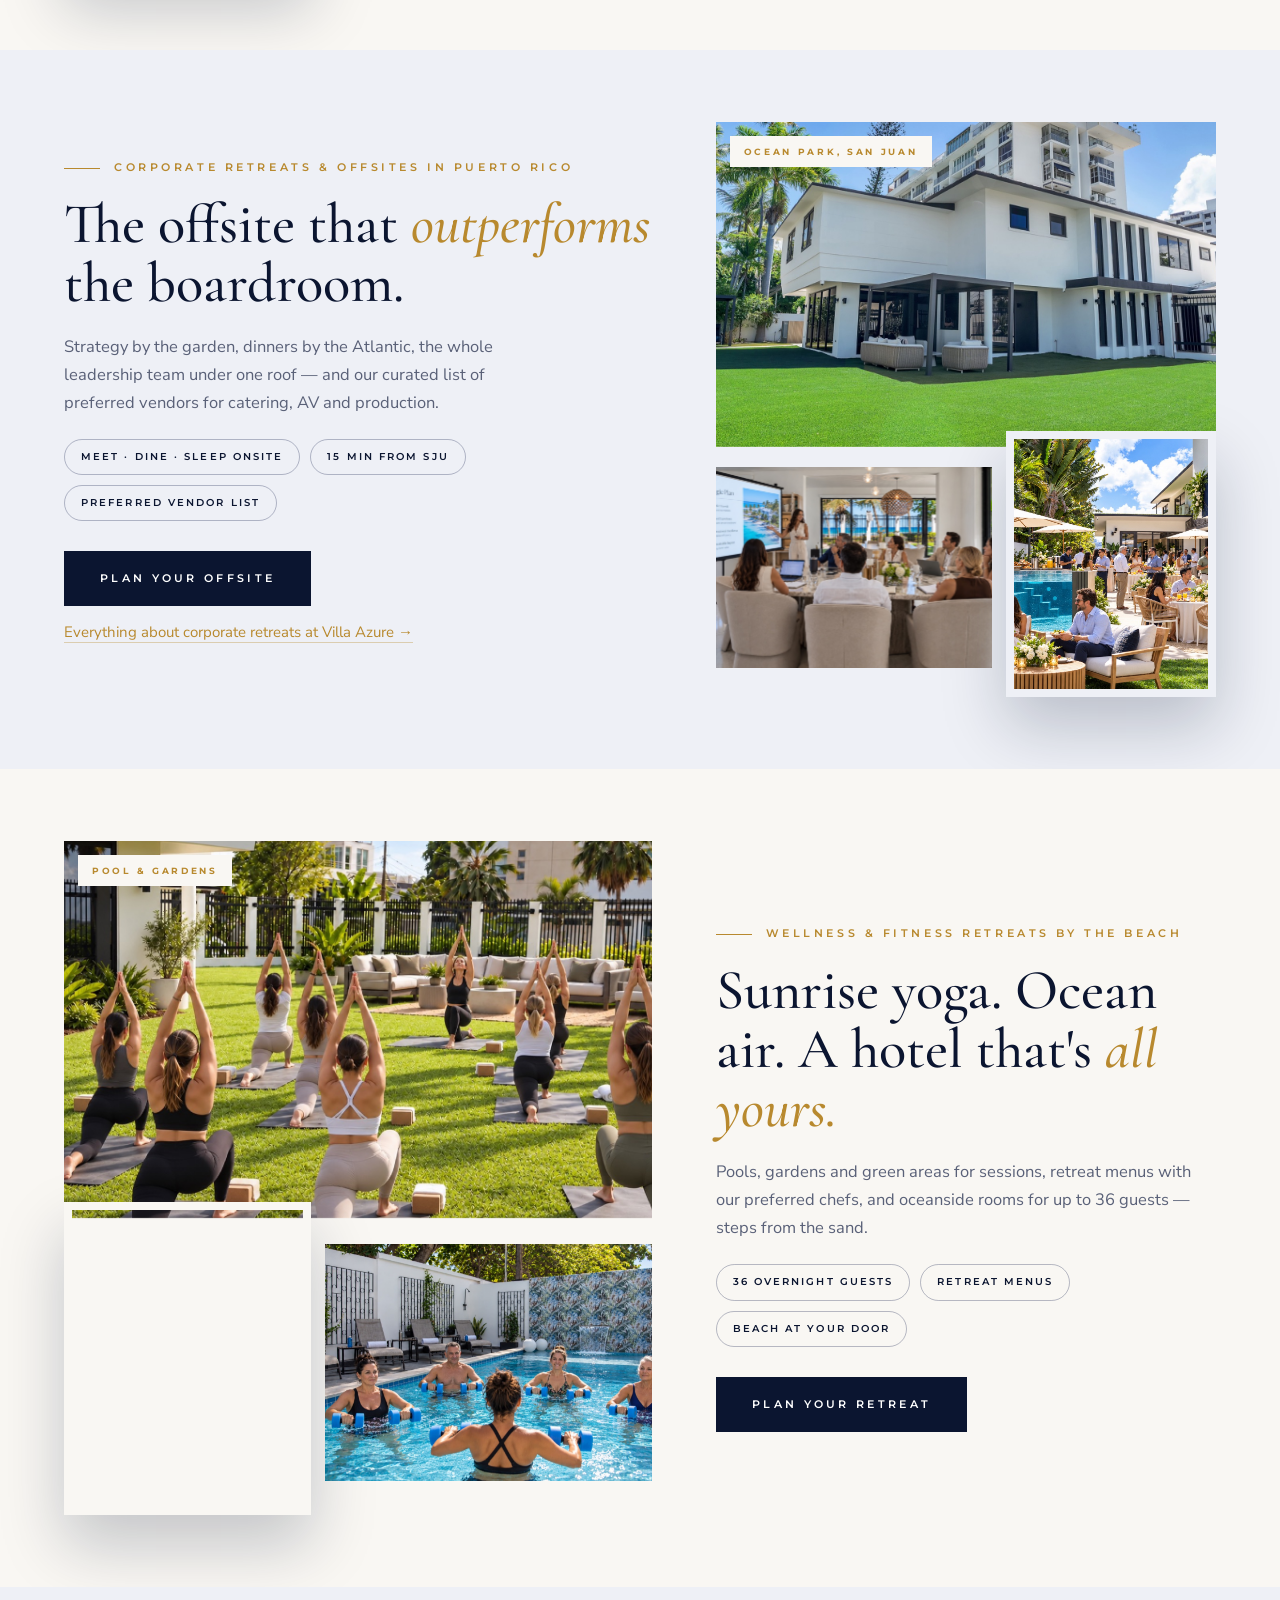
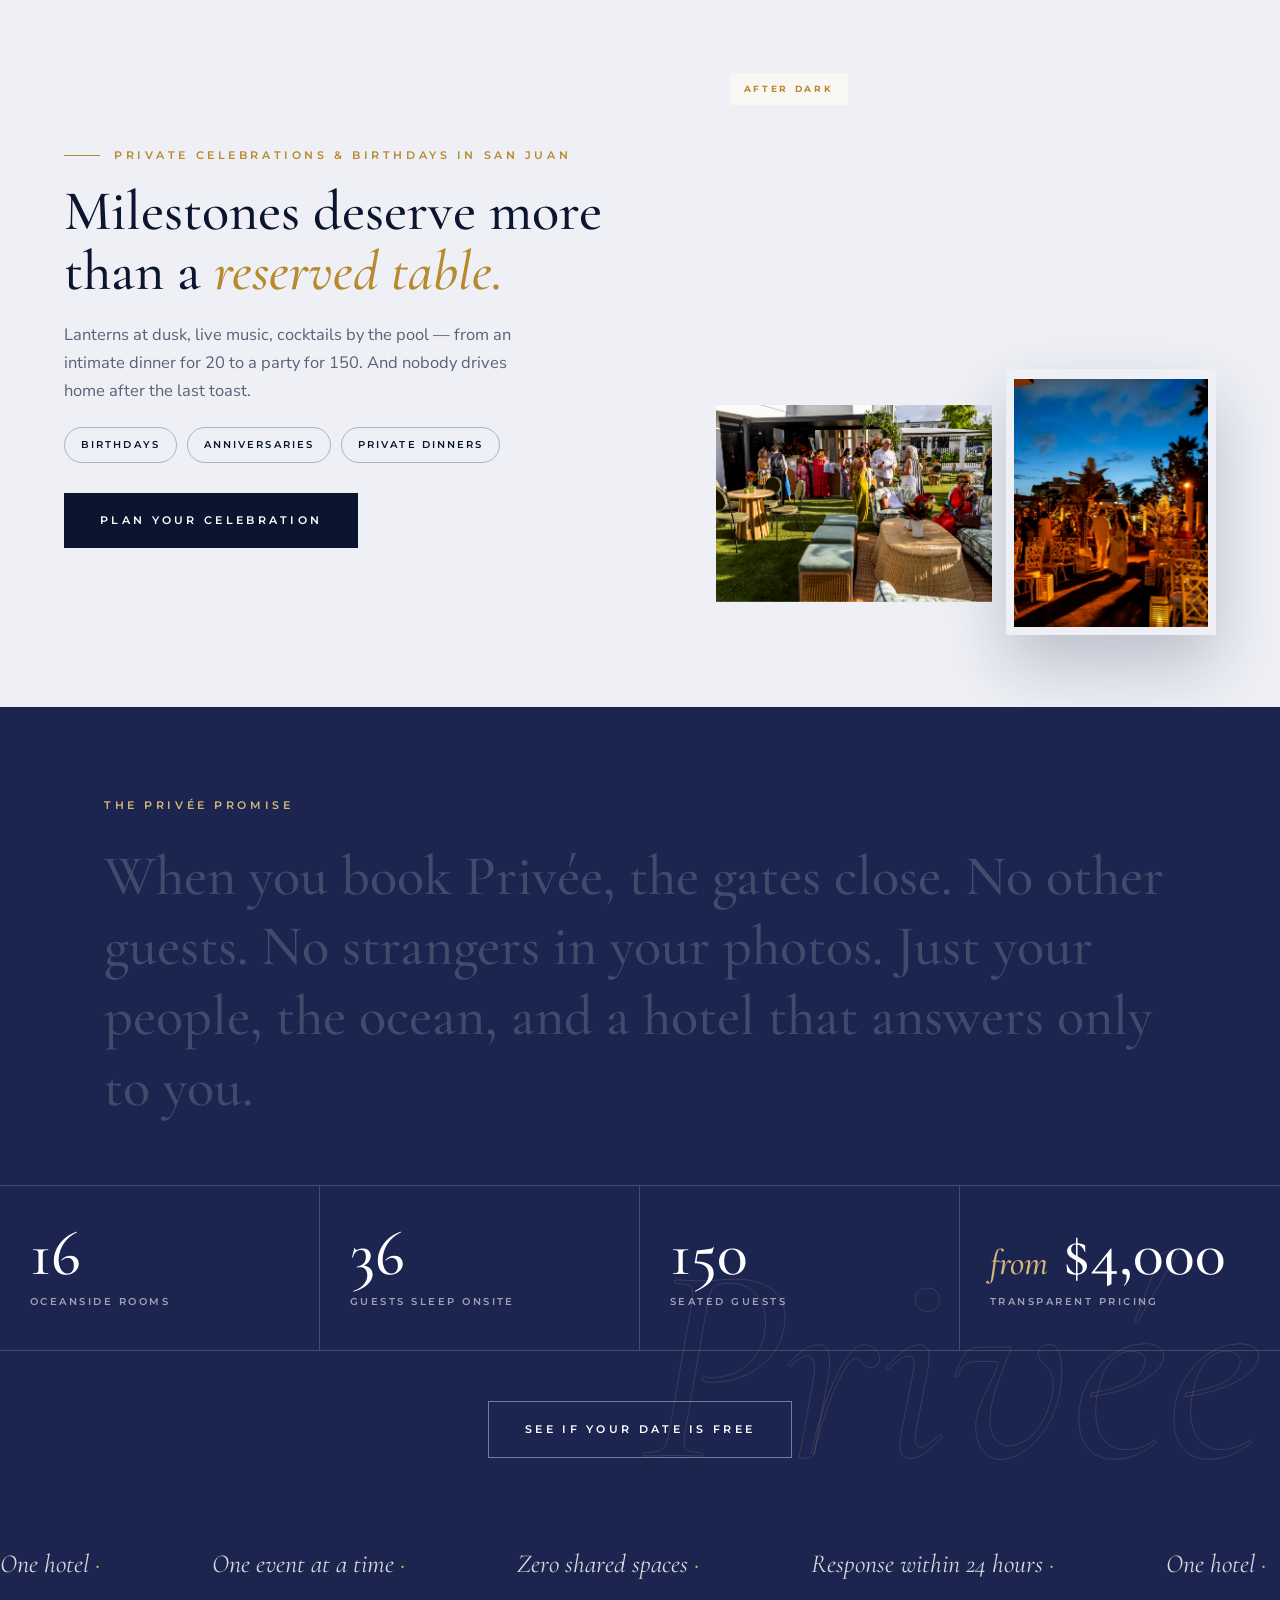
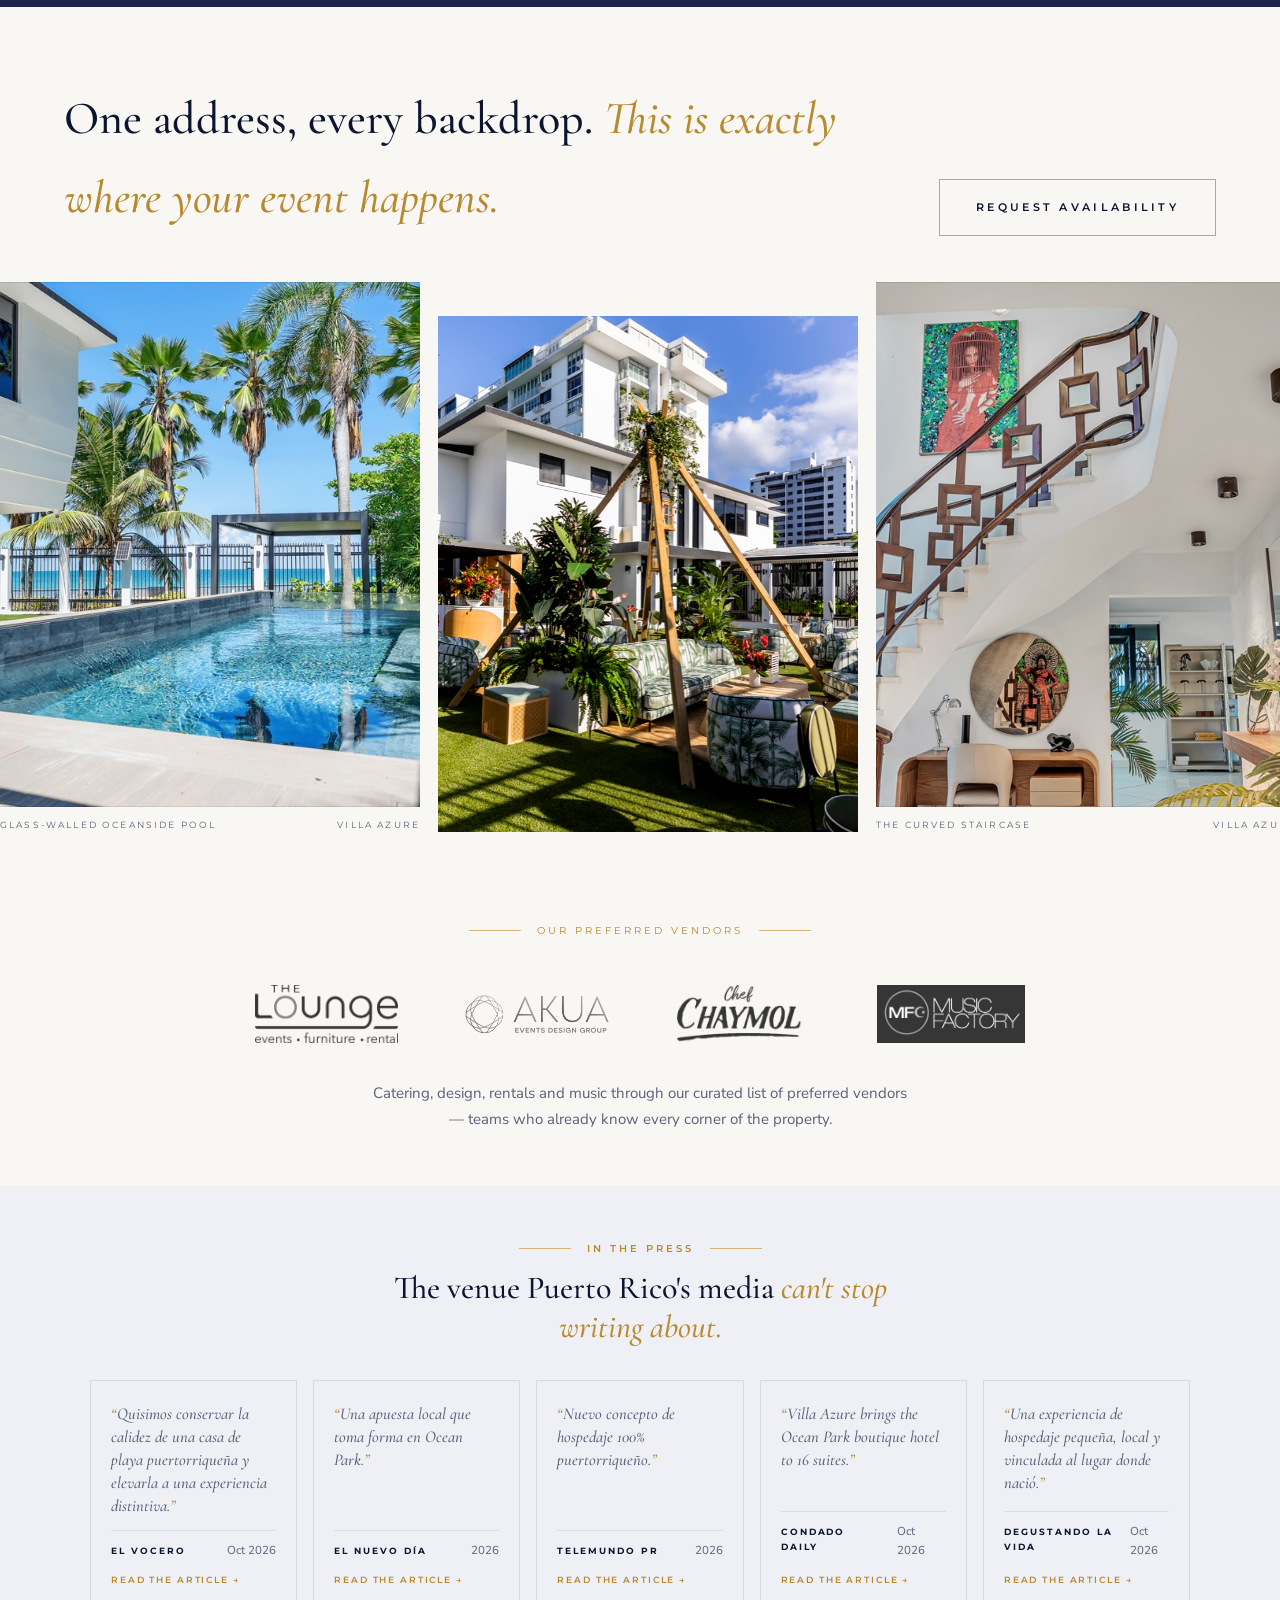
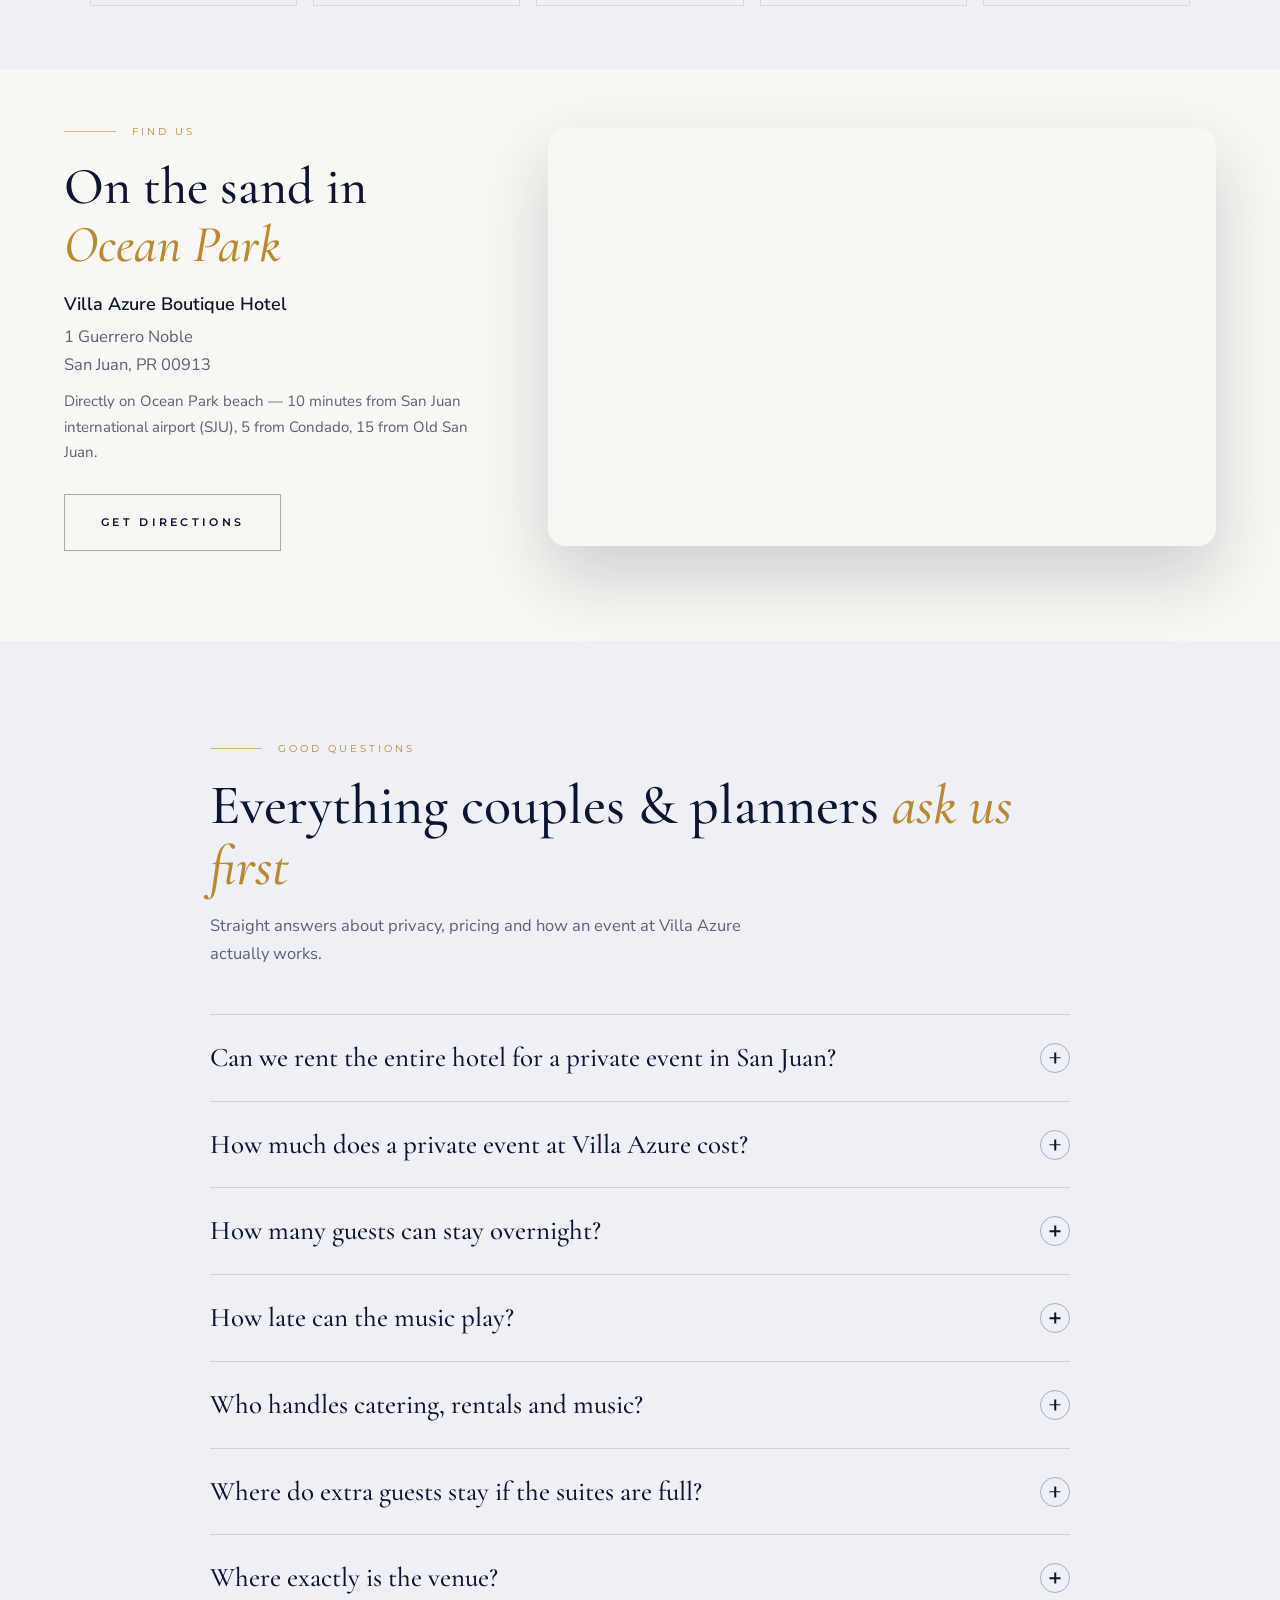
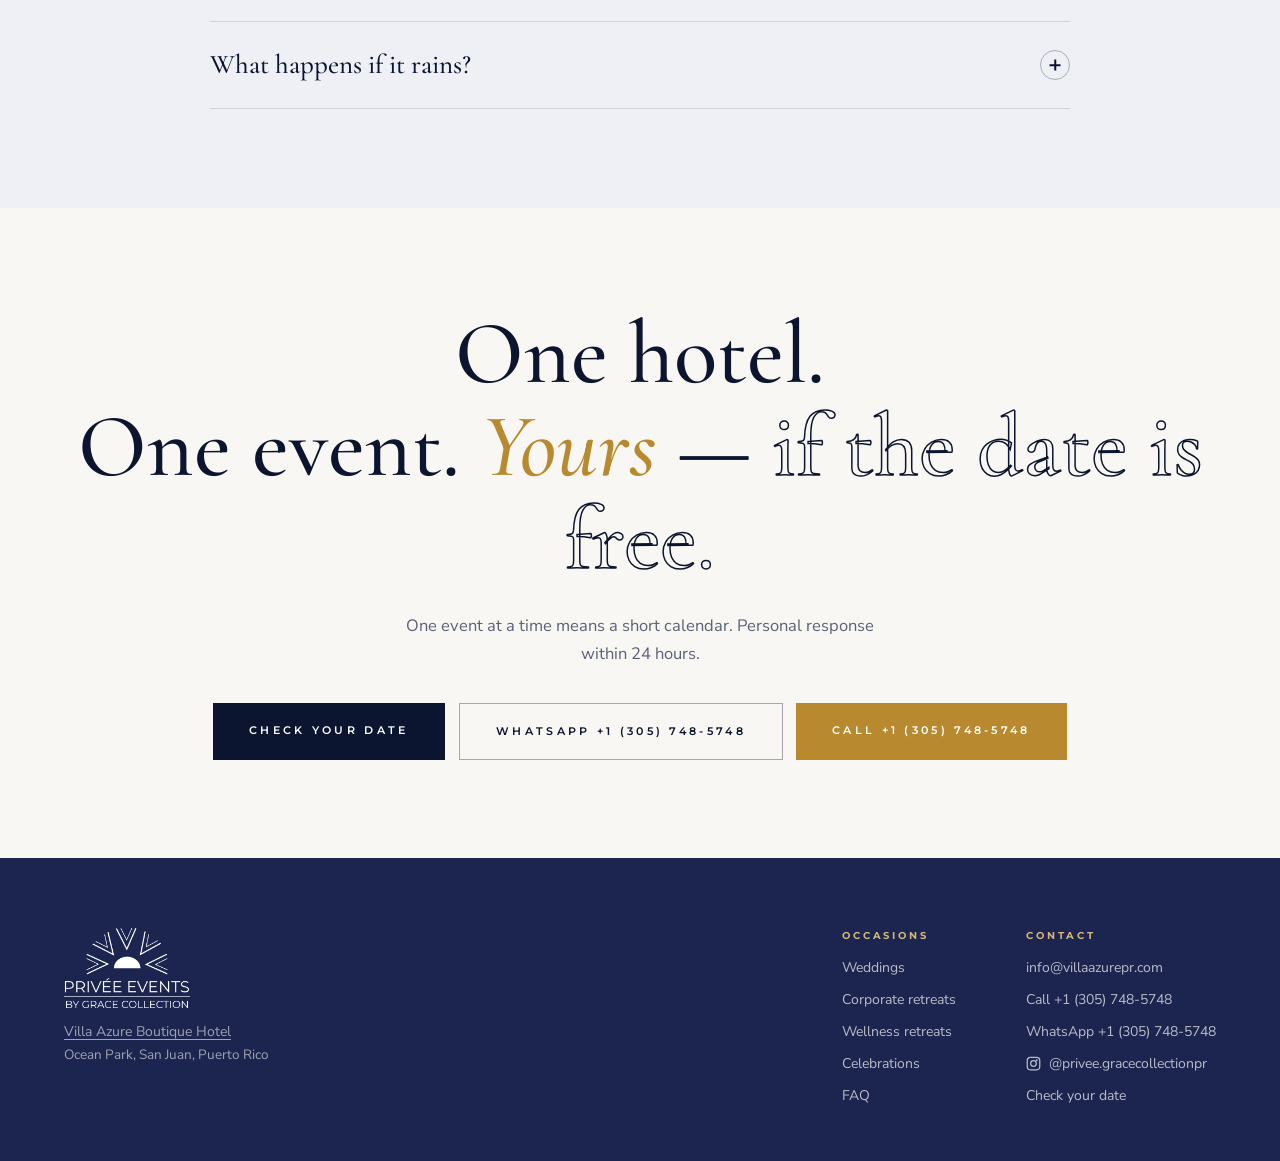
==== commit 4c69ac3d: "Add the corporate retreats pages in English and Spanish Muestra B: the page argues the buyout rather" ====
--- a/index.html
+++ b/index.html
@@ -545,6 +545,7 @@
       <p data-t="c.p">Strategy by the garden, dinners by the Atlantic, the whole leadership team under one roof — and our curated list of preferred vendors for catering, AV and production.</p>
       <div class="tags"><span data-t="c.t1">Meet · dine · sleep onsite</span><span data-t="c.t2">15 min from SJU</span><span data-t="c.t3">Preferred vendor list</span></div>
       <a class="btn btn-gold" href="/questionnaire" data-t="c.btn">Plan your offsite</a>
+      <p class="sublink" data-t="c.more"><a href="/corporate-retreats">Everything about corporate retreats at Villa Azure →</a></p>
     </div>
   </div>
 </section>
@@ -788,7 +789,7 @@
   'marq.1':'<span>Bodas <i>·</i></span><span>Retiros corporativos <i>·</i></span><span>Fitness y bienestar <i>·</i></span><span>Cumpleaños <i>·</i></span><span>Aniversarios <i>·</i></span><span>Cenas privadas <i>·</i></span><span>Bodas <i>·</i></span><span>Retiros corporativos <i>·</i></span><span>Fitness y bienestar <i>·</i></span><span>Cumpleaños <i>·</i></span><span>Aniversarios <i>·</i></span><span>Cenas privadas <i>·</i></span>',
   'marq.2':'<span>Un solo hotel <i>·</i></span><span>Un evento a la vez <i>·</i></span><span>Cero espacios compartidos <i>·</i></span><span>Respuesta en 24 horas <i>·</i></span><span>Un solo hotel <i>·</i></span><span>Un evento a la vez <i>·</i></span><span>Cero espacios compartidos <i>·</i></span><span>Respuesta en 24 horas <i>·</i></span>',
   'w.lbl':'El jardín frente al mar','w.k':'Bodas frente al mar en San Juan','w.d':'Casados junto al mar, <em>rodeados</em> solo de los suyos.','w.p':'La ceremonia en el jardín, cócteles a la hora dorada, cena y baile bajo las estrellas — y sus familias durmiendo arriba, no al otro lado de la ciudad.','w.t1':'150 sentados','w.t2':'16 suites en la propiedad','w.t3':'Música hasta medianoche vie–sáb','w.btn':'Planifica tu boda','w.more':'<a href="/es/bodas">Todo sobre bodas en Villa Azure →</a>',
-  'c.k':'Retiros corporativos y offsites en Puerto Rico','c.d':'El offsite que <em>supera</em> a la sala de juntas.','c.p':'Estrategia junto al jardín, cenas frente al Atlántico, todo el equipo directivo bajo un mismo techo — y nuestra lista curada de proveedores preferidos para catering, AV y producción.','c.t1':'Reunión · cena · estadía en un solo lugar','c.t2':'A 15 min de SJU','c.t3':'Lista de proveedores preferidos','c.btn':'Planifica tu offsite',
+  'c.k':'Retiros corporativos y offsites en Puerto Rico','c.d':'El offsite que <em>supera</em> a la sala de juntas.','c.p':'Estrategia junto al jardín, cenas frente al Atlántico, todo el equipo directivo bajo un mismo techo — y nuestra lista curada de proveedores preferidos para catering, AV y producción.','c.t1':'Reunión · cena · estadía en un solo lugar','c.t2':'A 15 min de SJU','c.t3':'Lista de proveedores preferidos','c.btn':'Planifica tu offsite','c.more':'<a href="/es/retiros-corporativos">Todo sobre retiros corporativos en Villa Azure →</a>',
   'r.lbl':'Piscina y jardines','r.k':'Retiros de bienestar y fitness junto a la playa','r.d':'Yoga al amanecer. Aire de mar. Un hotel <em>todo tuyo.</em>','r.p':'Piscinas, jardines y áreas verdes para las sesiones, menús de retiro con nuestros chefs preferidos y habitaciones frente al mar para hasta 36 huéspedes — a pasos de la arena.','r.t1':'36 huéspedes hospedados','r.t2':'Menús de retiro','r.t3':'La playa en tu puerta','r.btn':'Planifica tu retiro',
   'cel.lbl':'Al caer la noche','cel.k':'Celebraciones privadas y cumpleaños en San Juan','cel.d':'Los grandes momentos merecen más que una <em>mesa reservada.</em>','cel.p':'Faroles al atardecer, música en vivo, cócteles junto a la piscina — desde una cena íntima para 20 hasta una fiesta para 150. Y nadie maneja a casa después del último brindis.','cel.t1':'Cumpleaños','cel.t2':'Aniversarios','cel.t3':'Cenas privadas','cel.btn':'Planifica tu celebración',
   'st.caps':'La promesa Privée','st.cta':'Mira si tu fecha está libre',
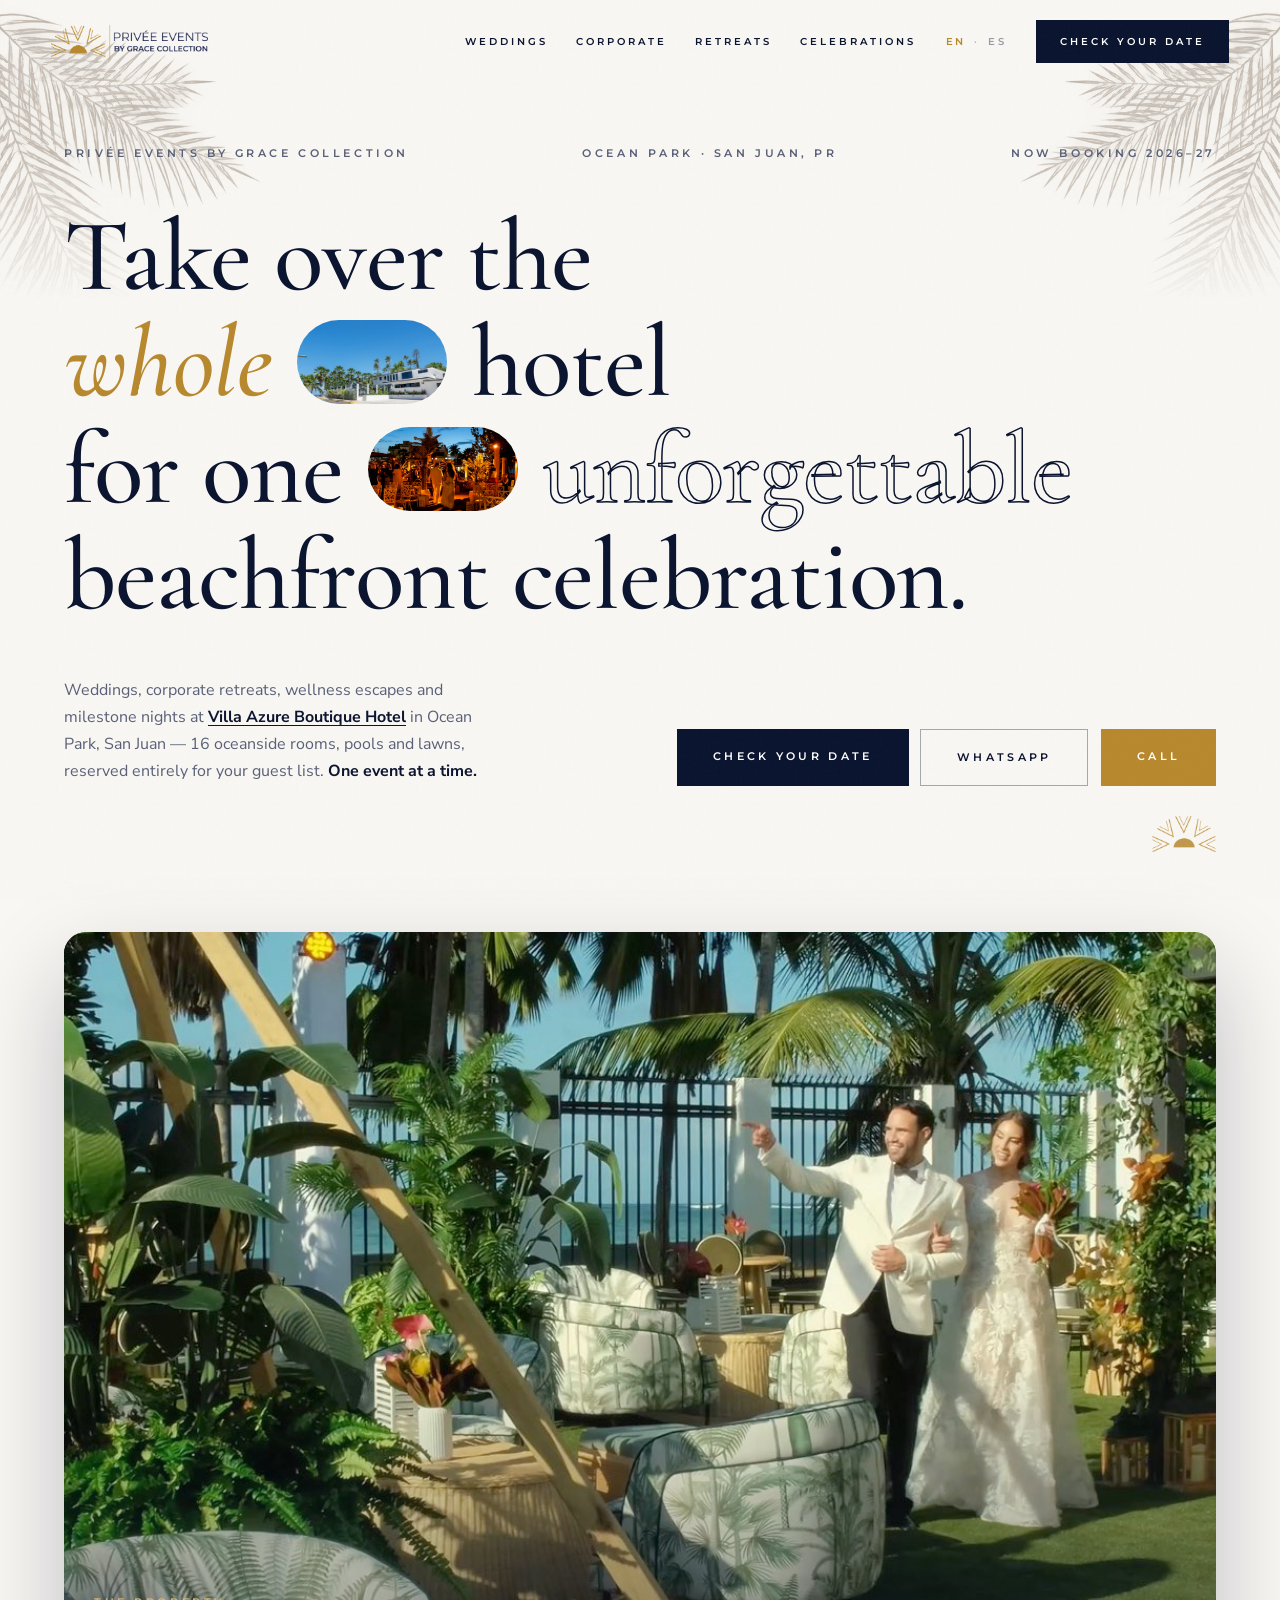
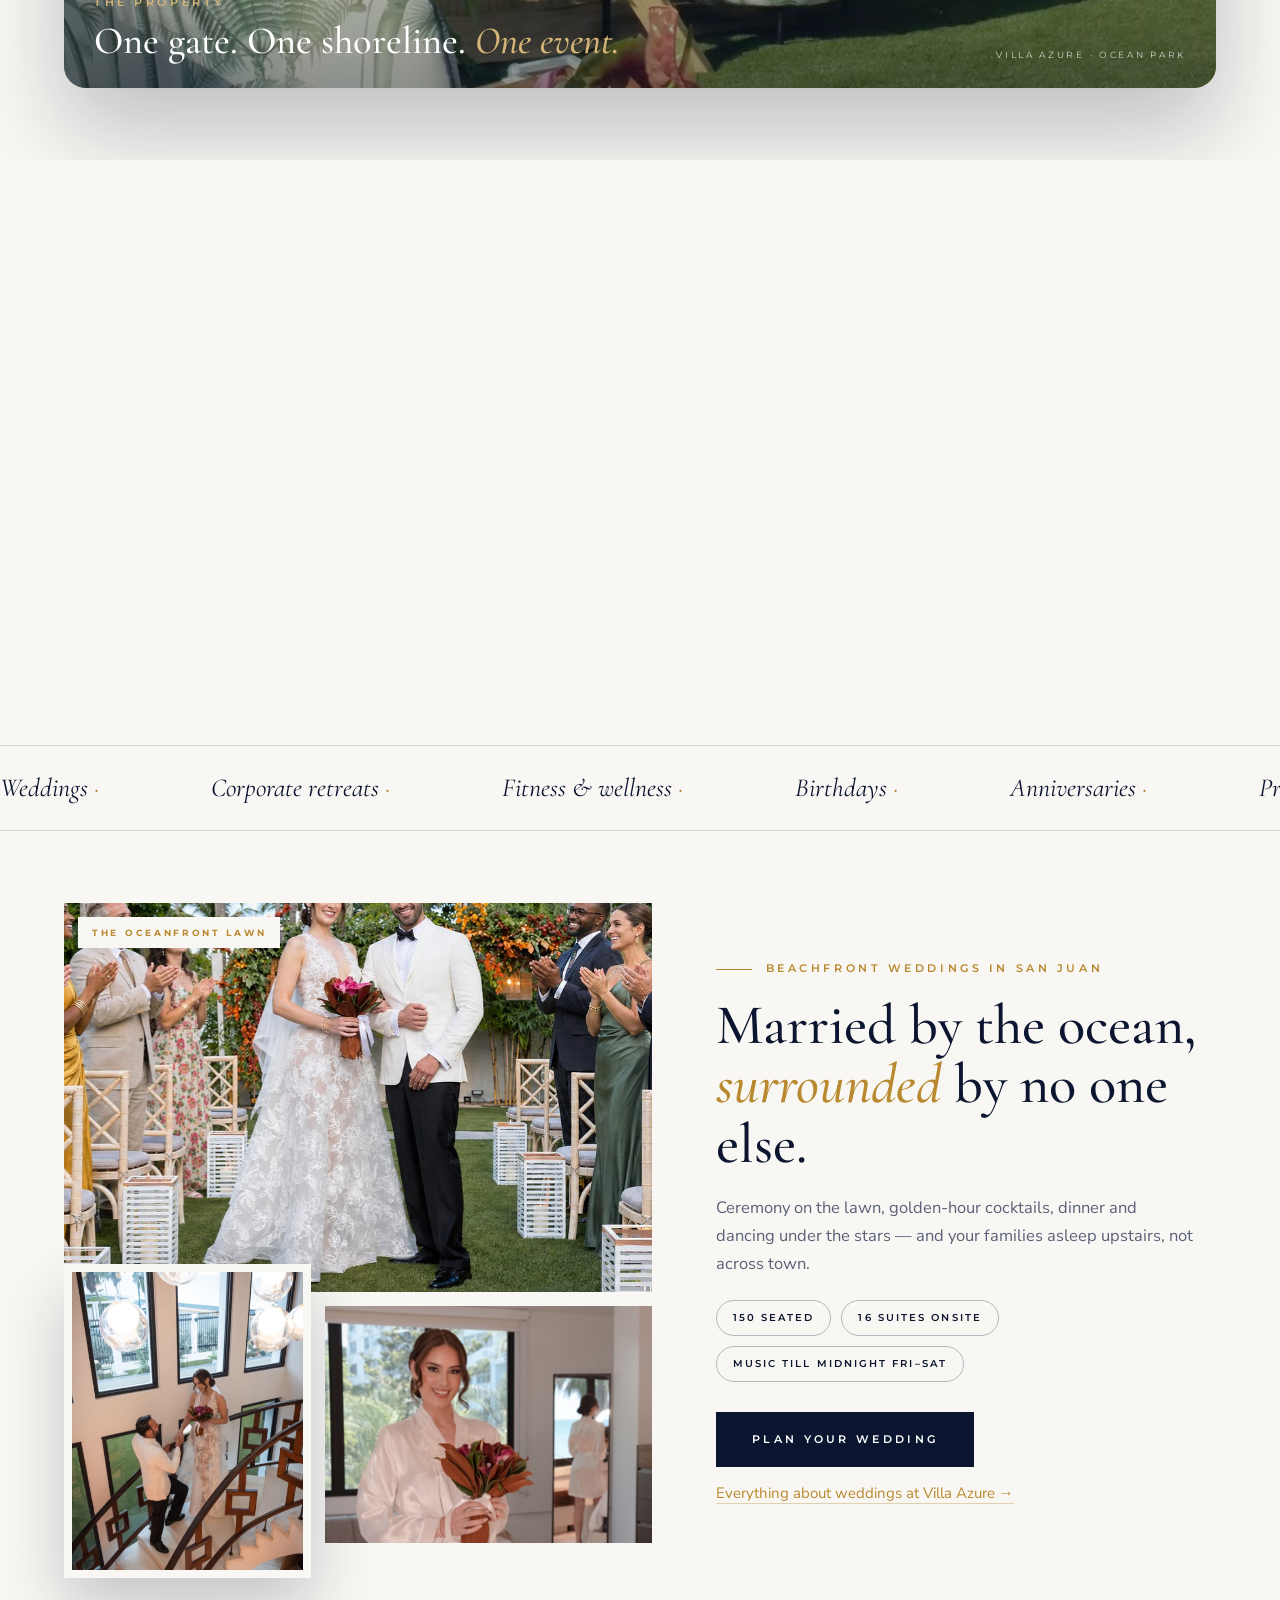
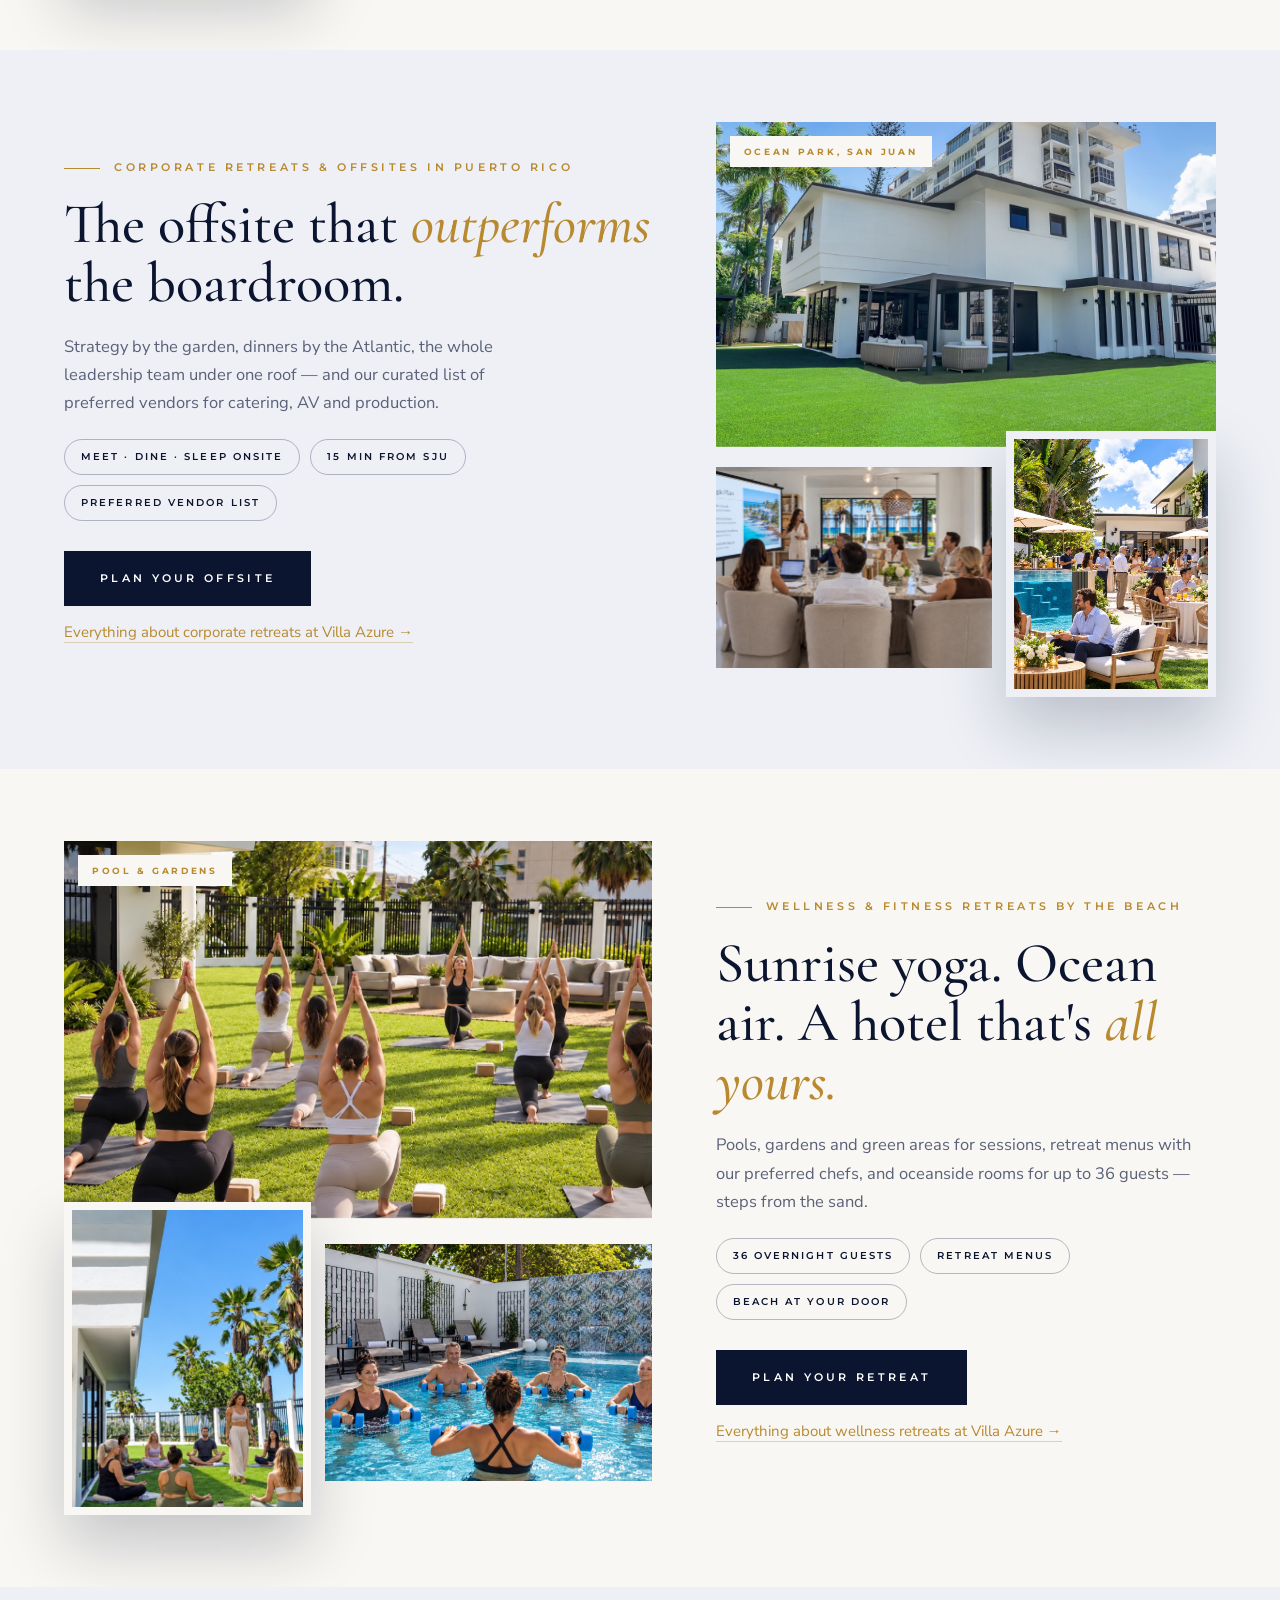
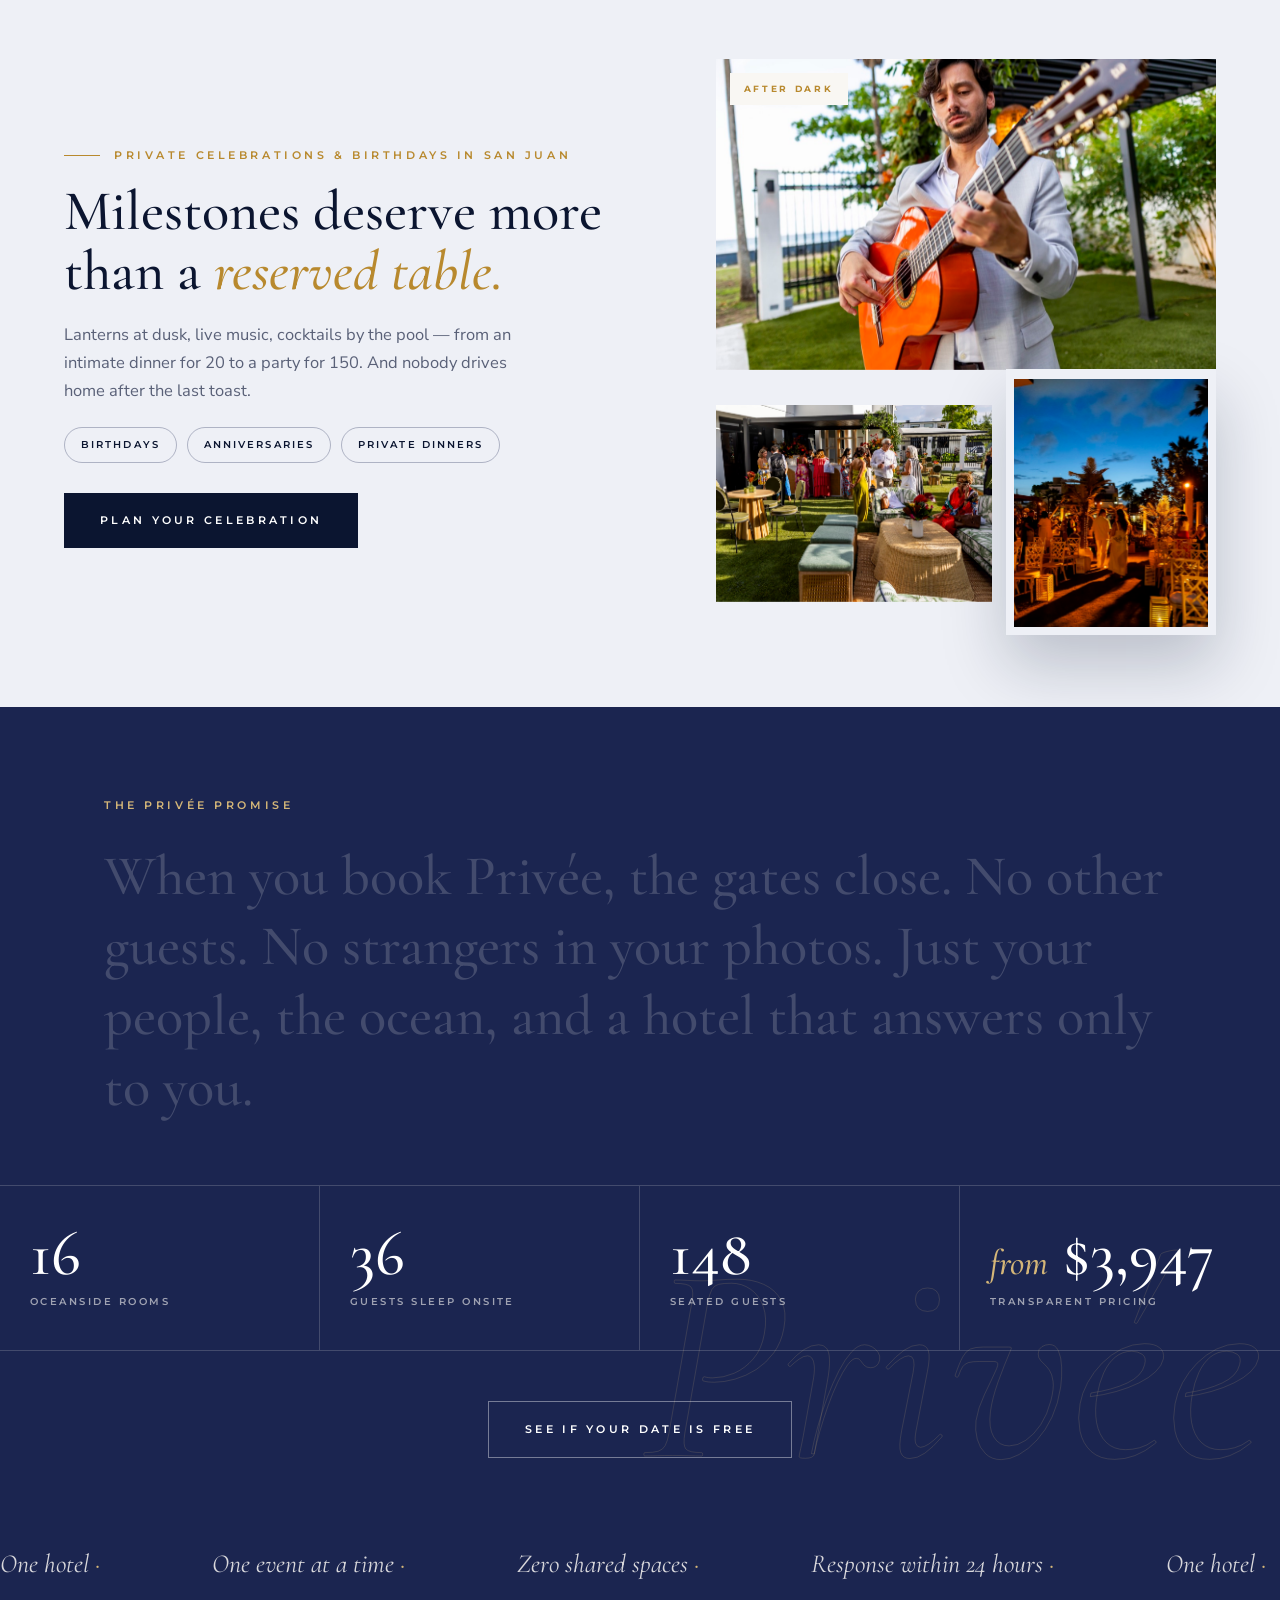
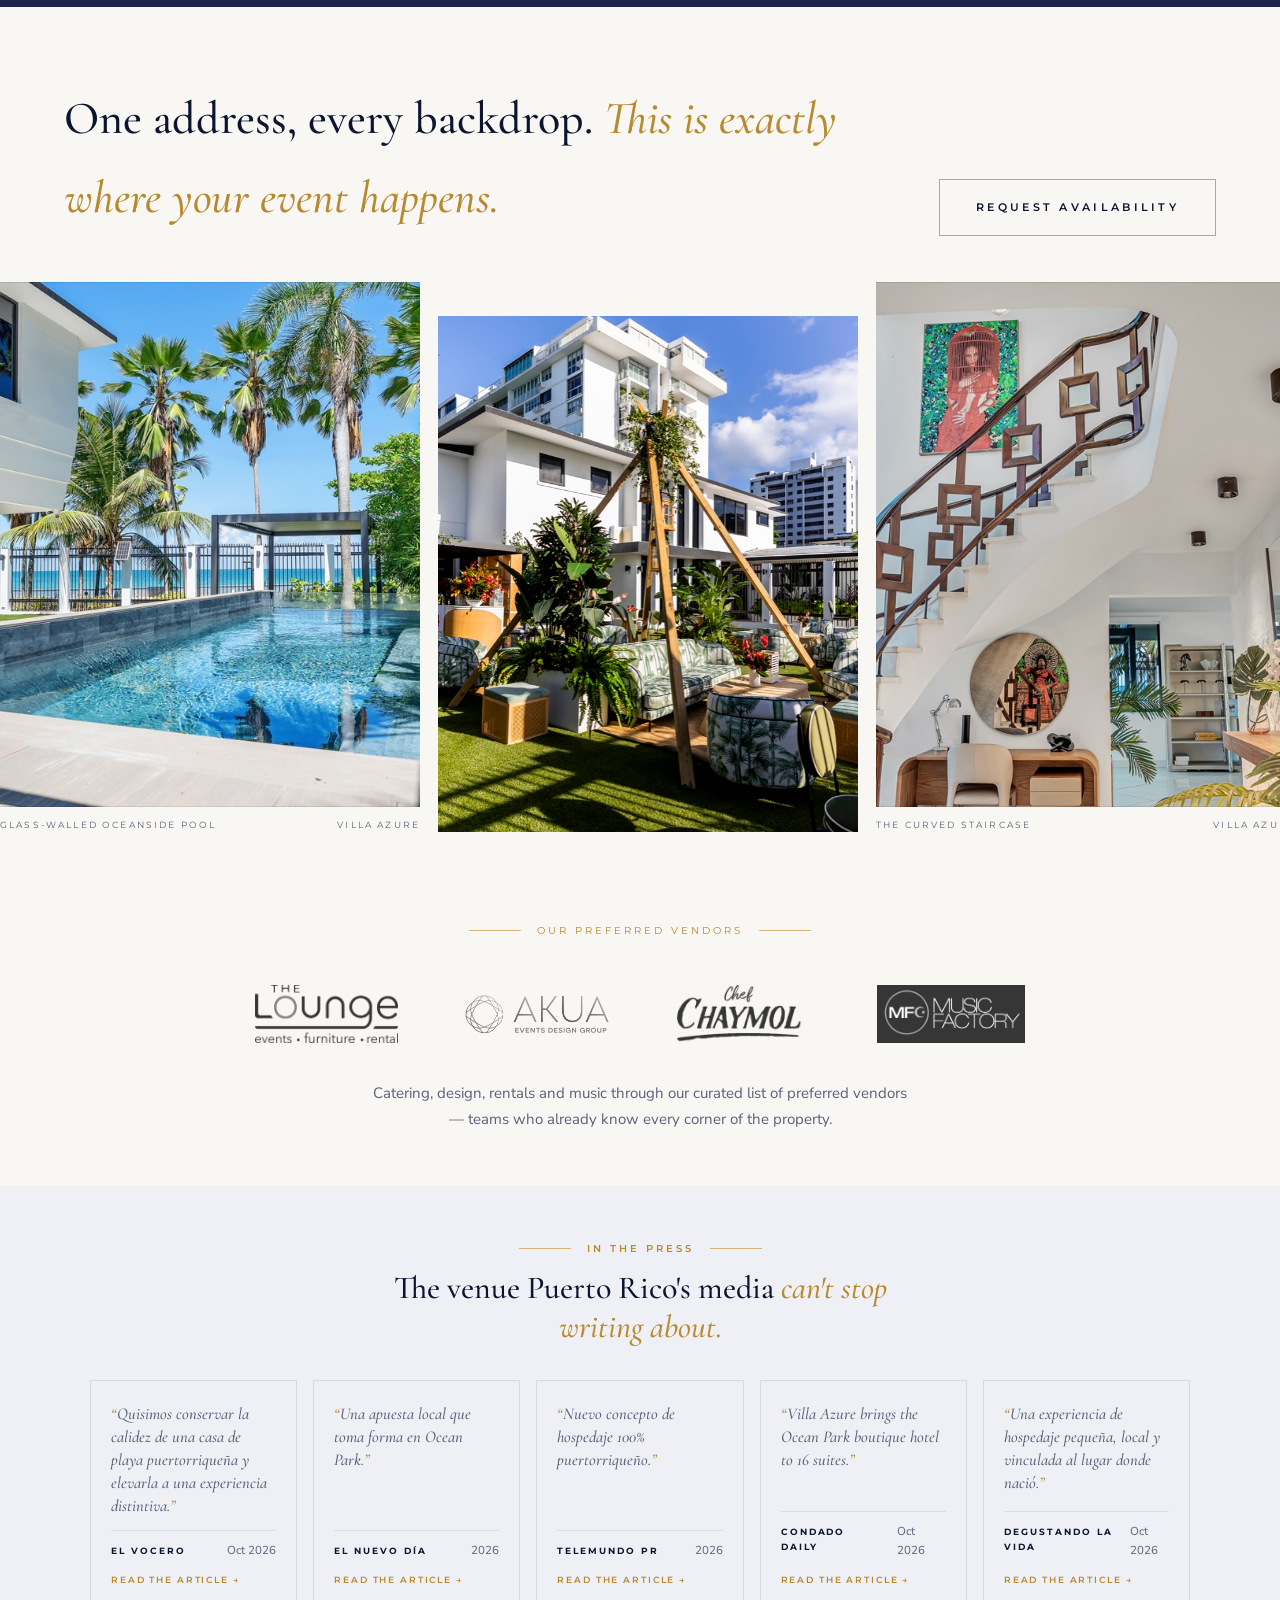
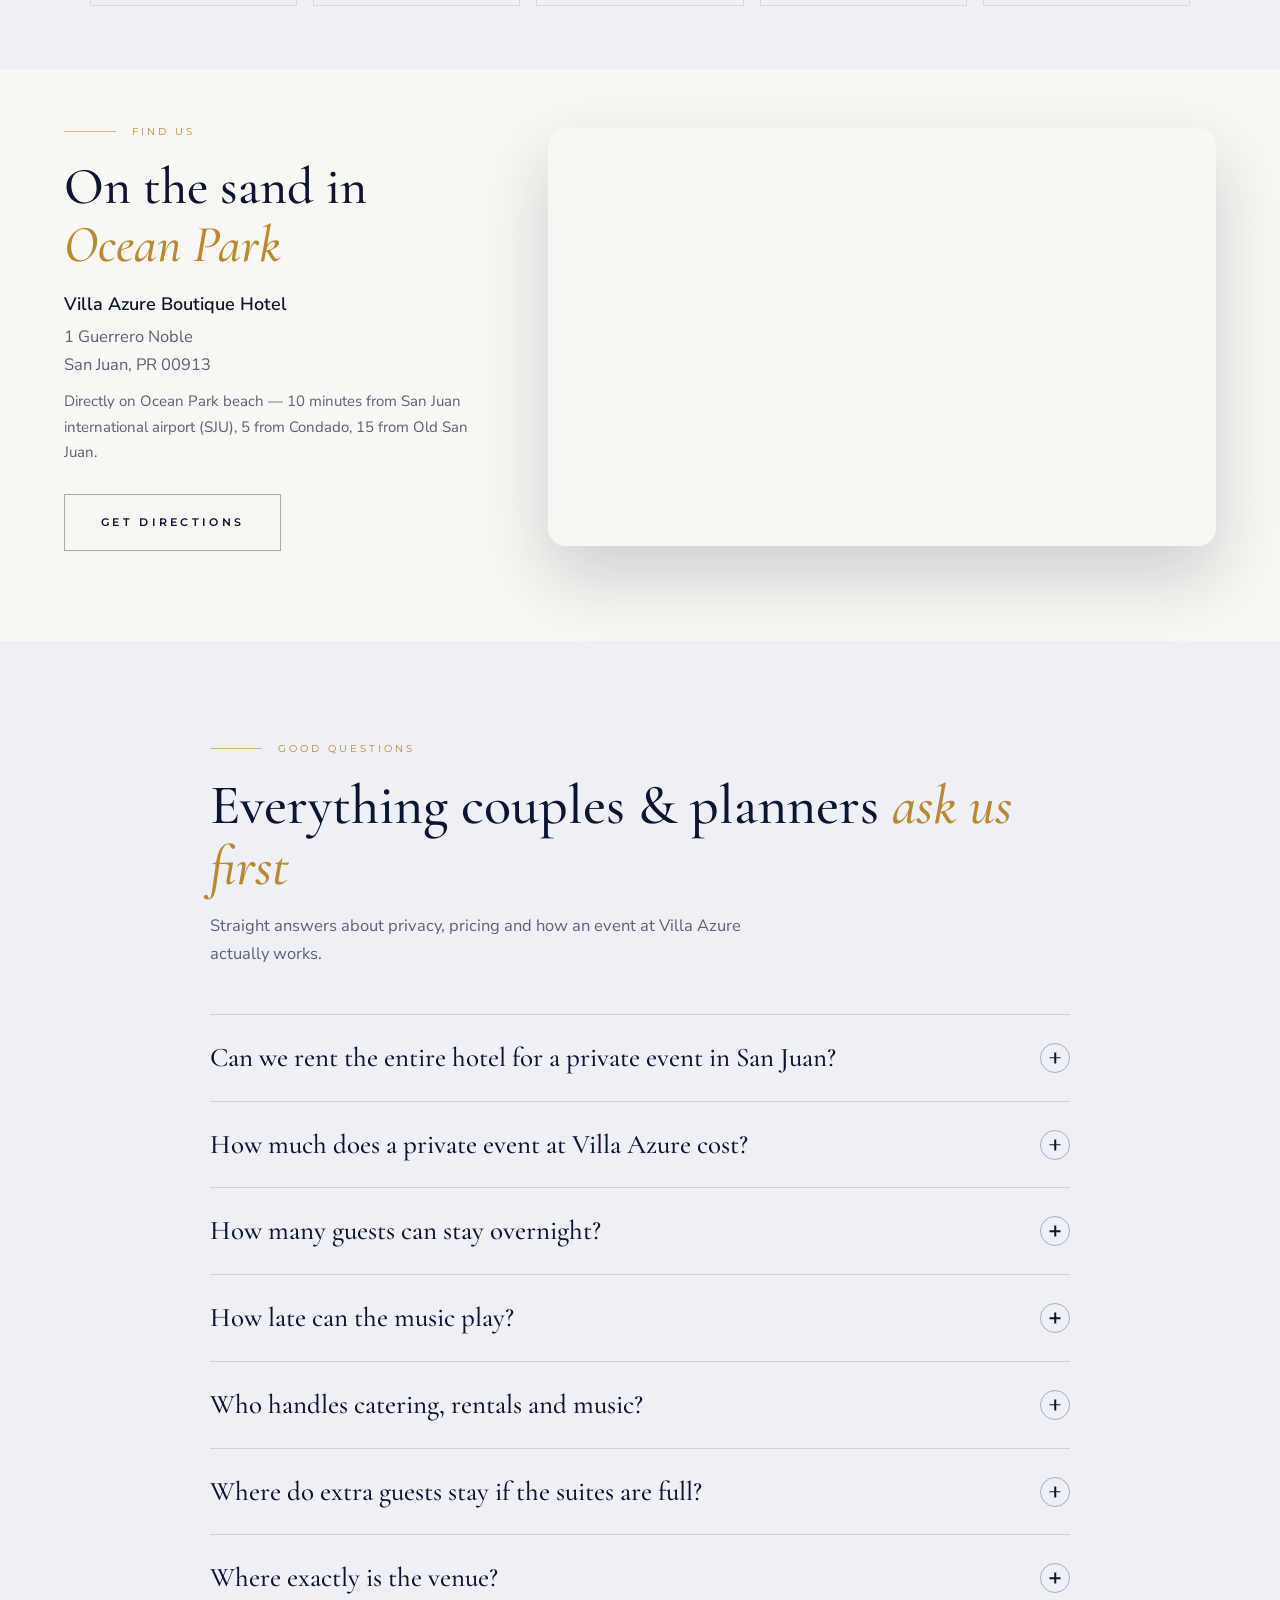
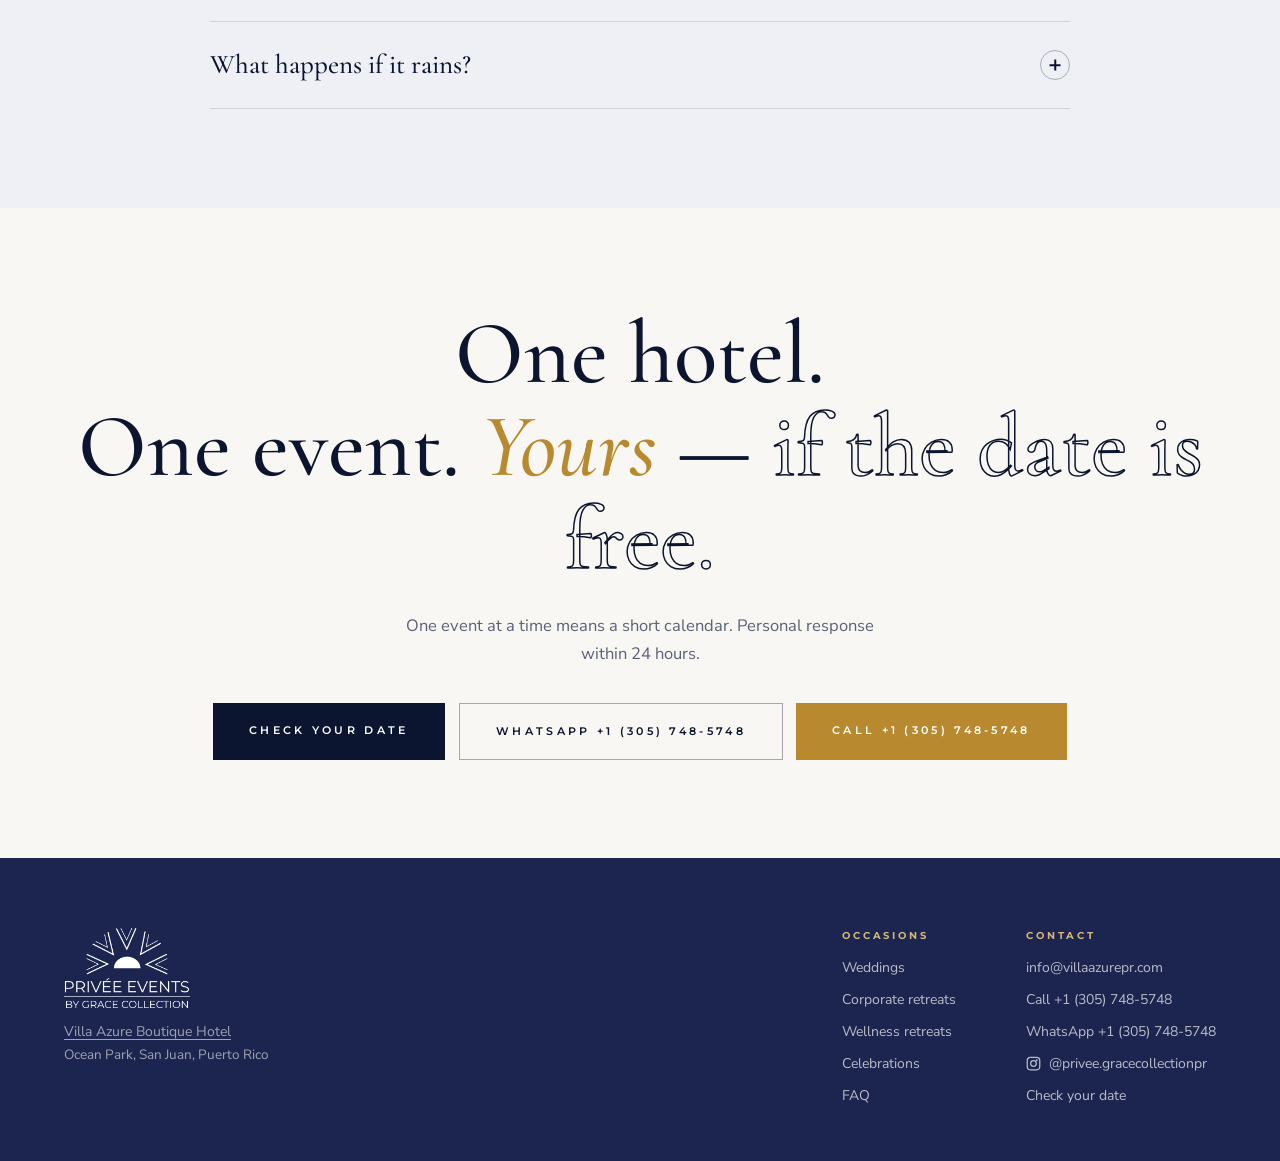
==== commit f66451f3: "Add the wellness retreats pages in English and Spanish Muestra B reworked for retreat economics rath" ====
--- a/index.html
+++ b/index.html
@@ -566,6 +566,7 @@
       <p data-t="r.p">Pools, gardens and green areas for sessions, retreat menus with our preferred chefs, and oceanside rooms for up to 36 guests — steps from the sand.</p>
       <div class="tags"><span data-t="r.t1">36 overnight guests</span><span data-t="r.t2">Retreat menus</span><span data-t="r.t3">Beach at your door</span></div>
       <a class="btn btn-gold" href="/questionnaire" data-t="r.btn">Plan your retreat</a>
+      <p class="sublink" data-t="r.more"><a href="/wellness-retreats">Everything about wellness retreats at Villa Azure →</a></p>
     </div>
   </div>
 </section>
@@ -790,7 +791,7 @@
   'marq.2':'<span>Un solo hotel <i>·</i></span><span>Un evento a la vez <i>·</i></span><span>Cero espacios compartidos <i>·</i></span><span>Respuesta en 24 horas <i>·</i></span><span>Un solo hotel <i>·</i></span><span>Un evento a la vez <i>·</i></span><span>Cero espacios compartidos <i>·</i></span><span>Respuesta en 24 horas <i>·</i></span>',
   'w.lbl':'El jardín frente al mar','w.k':'Bodas frente al mar en San Juan','w.d':'Casados junto al mar, <em>rodeados</em> solo de los suyos.','w.p':'La ceremonia en el jardín, cócteles a la hora dorada, cena y baile bajo las estrellas — y sus familias durmiendo arriba, no al otro lado de la ciudad.','w.t1':'150 sentados','w.t2':'16 suites en la propiedad','w.t3':'Música hasta medianoche vie–sáb','w.btn':'Planifica tu boda','w.more':'<a href="/es/bodas">Todo sobre bodas en Villa Azure →</a>',
   'c.k':'Retiros corporativos y offsites en Puerto Rico','c.d':'El offsite que <em>supera</em> a la sala de juntas.','c.p':'Estrategia junto al jardín, cenas frente al Atlántico, todo el equipo directivo bajo un mismo techo — y nuestra lista curada de proveedores preferidos para catering, AV y producción.','c.t1':'Reunión · cena · estadía en un solo lugar','c.t2':'A 15 min de SJU','c.t3':'Lista de proveedores preferidos','c.btn':'Planifica tu offsite','c.more':'<a href="/es/retiros-corporativos">Todo sobre retiros corporativos en Villa Azure →</a>',
-  'r.lbl':'Piscina y jardines','r.k':'Retiros de bienestar y fitness junto a la playa','r.d':'Yoga al amanecer. Aire de mar. Un hotel <em>todo tuyo.</em>','r.p':'Piscinas, jardines y áreas verdes para las sesiones, menús de retiro con nuestros chefs preferidos y habitaciones frente al mar para hasta 36 huéspedes — a pasos de la arena.','r.t1':'36 huéspedes hospedados','r.t2':'Menús de retiro','r.t3':'La playa en tu puerta','r.btn':'Planifica tu retiro',
+  'r.lbl':'Piscina y jardines','r.k':'Retiros de bienestar y fitness junto a la playa','r.d':'Yoga al amanecer. Aire de mar. Un hotel <em>todo tuyo.</em>','r.p':'Piscinas, jardines y áreas verdes para las sesiones, menús de retiro con nuestros chefs preferidos y habitaciones frente al mar para hasta 36 huéspedes — a pasos de la arena.','r.t1':'36 huéspedes hospedados','r.t2':'Menús de retiro','r.t3':'La playa en tu puerta','r.btn':'Planifica tu retiro','r.more':'<a href="/es/retiros-de-bienestar">Todo sobre retiros de bienestar en Villa Azure →</a>',
   'cel.lbl':'Al caer la noche','cel.k':'Celebraciones privadas y cumpleaños en San Juan','cel.d':'Los grandes momentos merecen más que una <em>mesa reservada.</em>','cel.p':'Faroles al atardecer, música en vivo, cócteles junto a la piscina — desde una cena íntima para 20 hasta una fiesta para 150. Y nadie maneja a casa después del último brindis.','cel.t1':'Cumpleaños','cel.t2':'Aniversarios','cel.t3':'Cenas privadas','cel.btn':'Planifica tu celebración',
   'st.caps':'La promesa Privée','st.cta':'Mira si tu fecha está libre',
   'n.1':'Habitaciones frente al mar','n.2':'Huéspedes duermen en el hotel','n.3':'Invitados sentados','n.4':'Precios transparentes','n.from':'desde',
